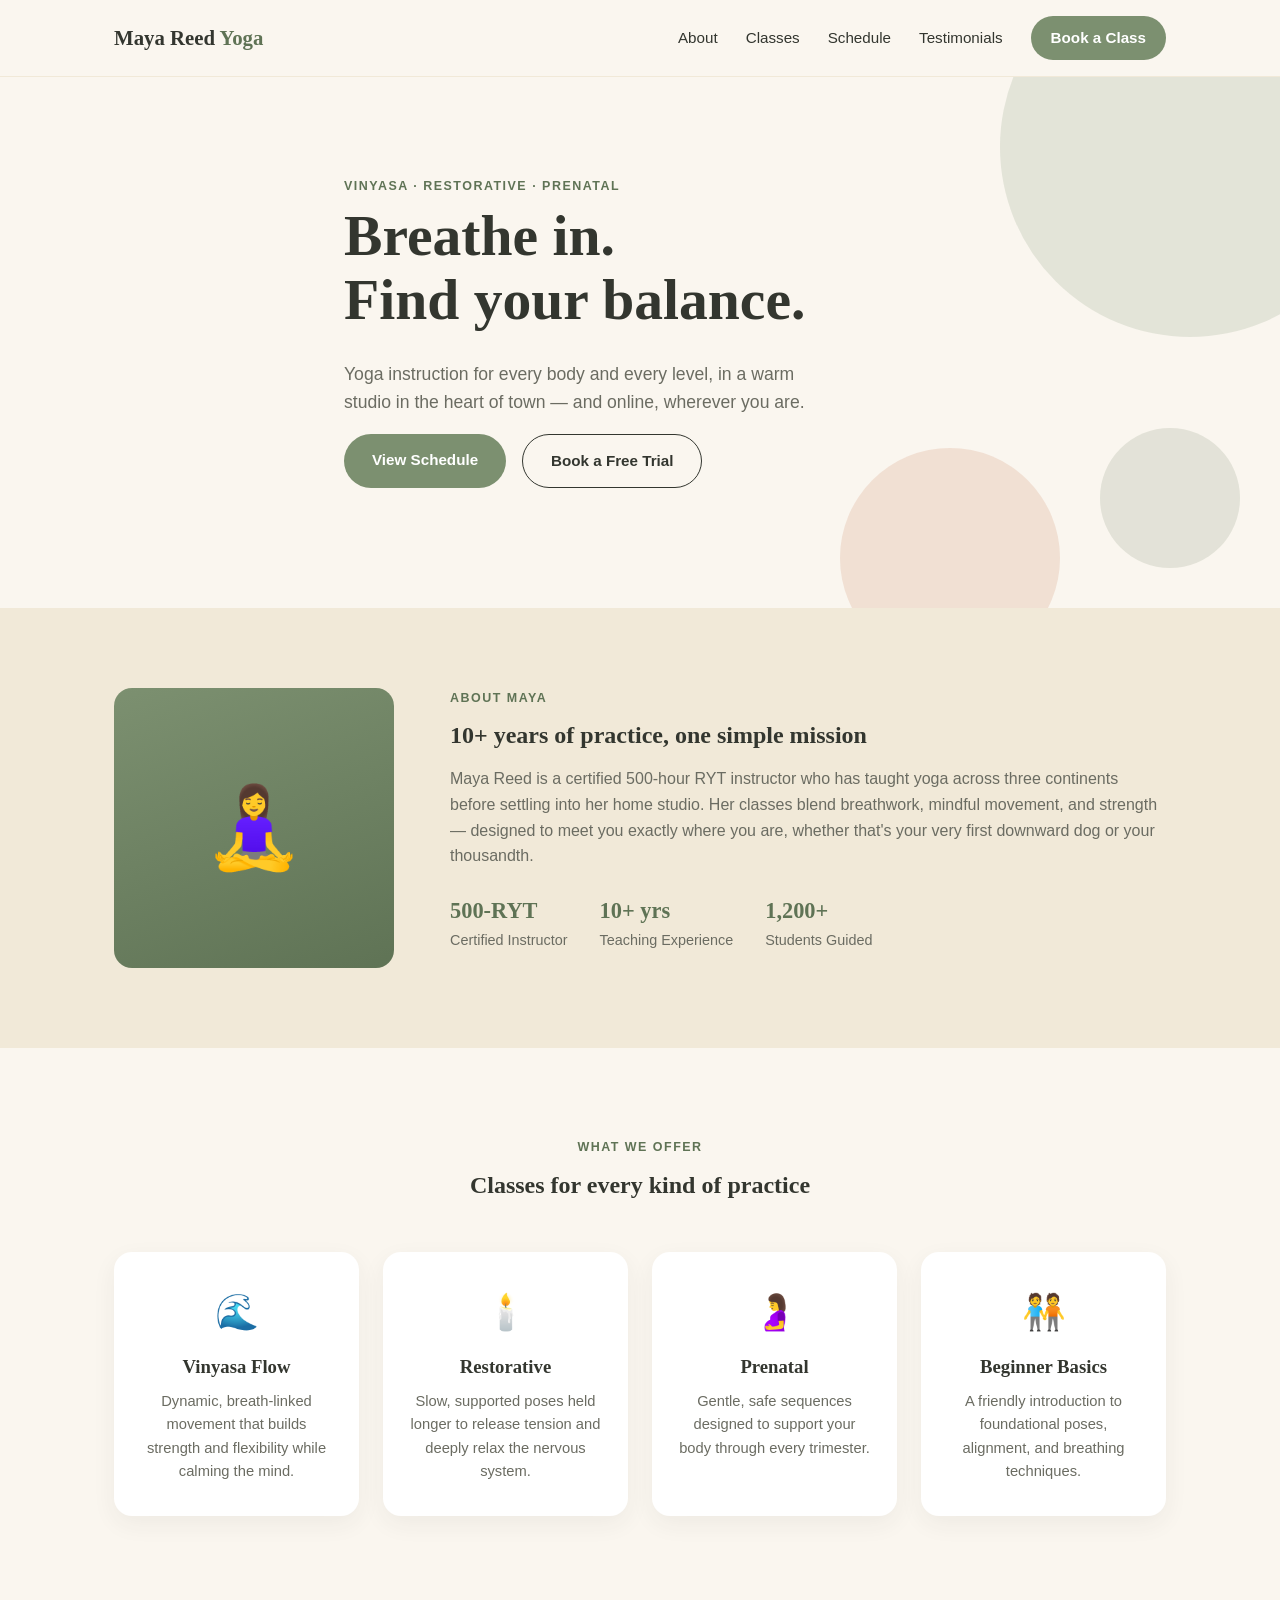
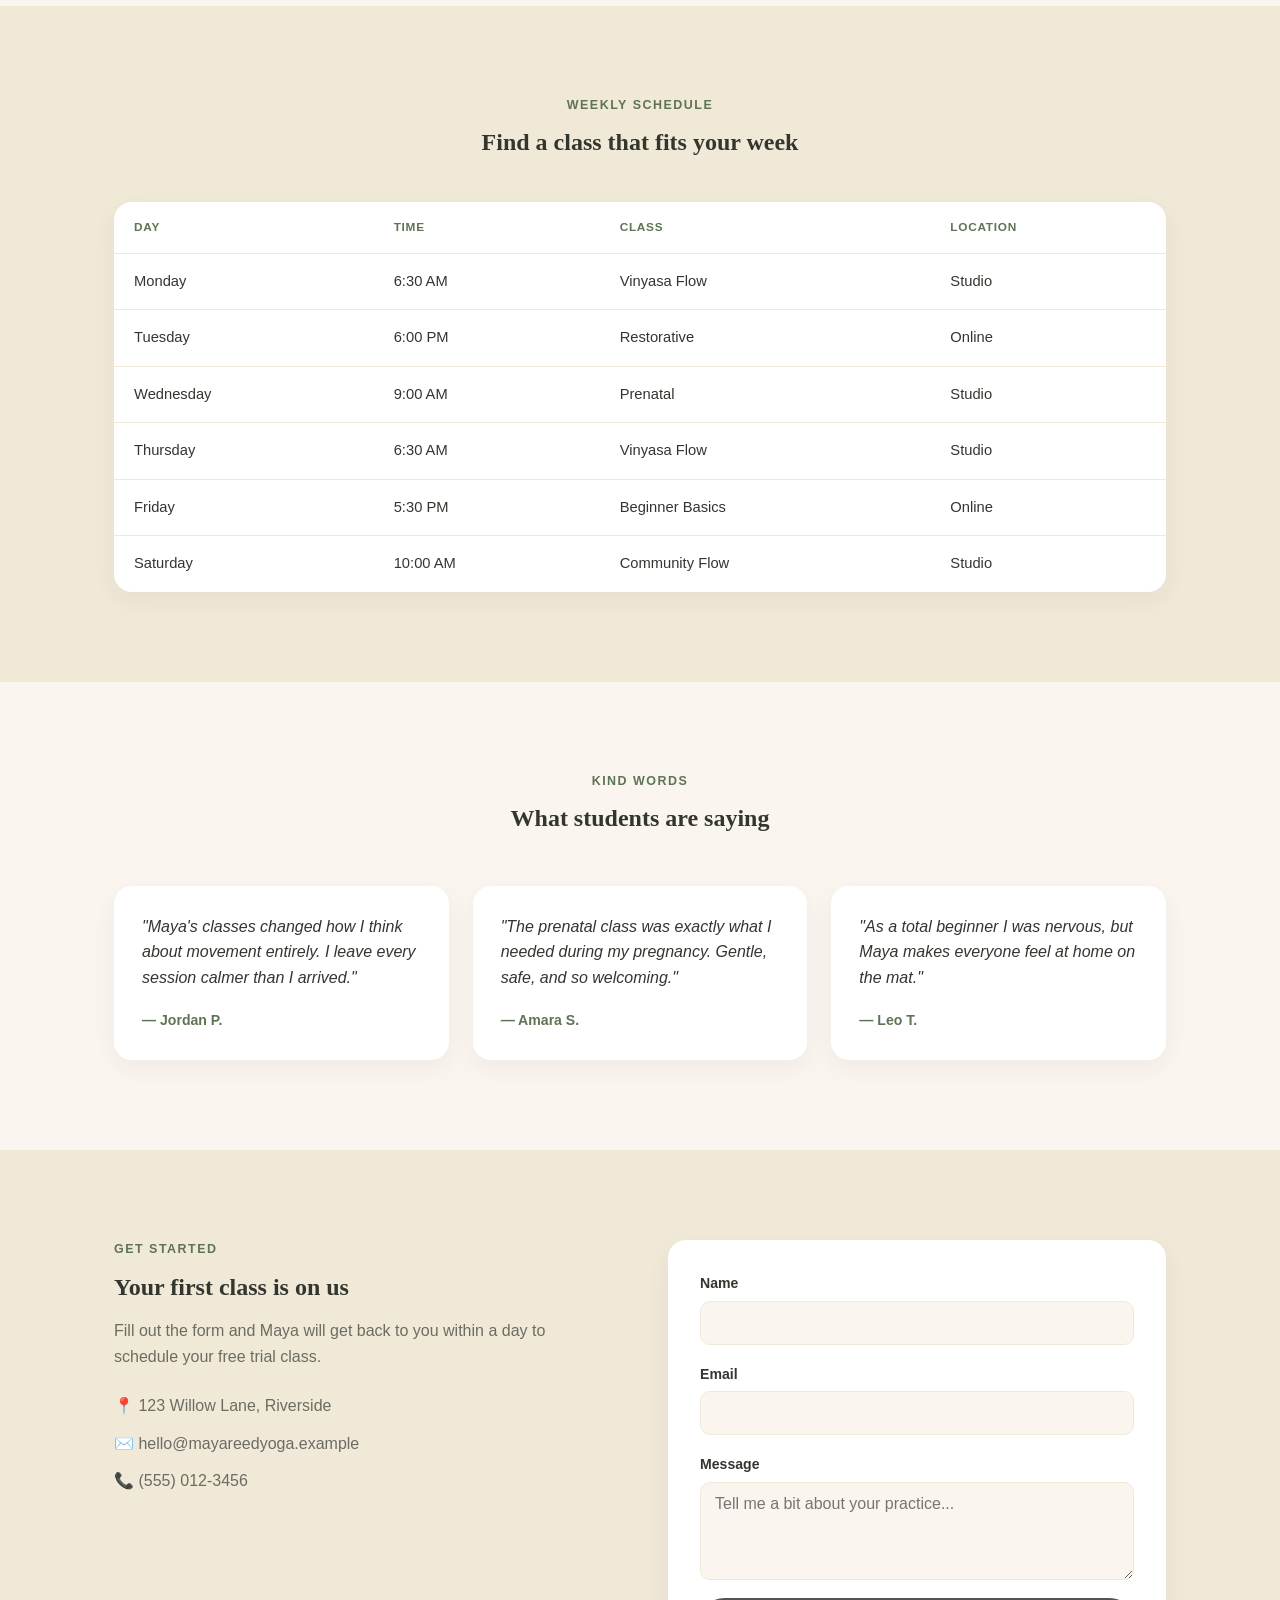
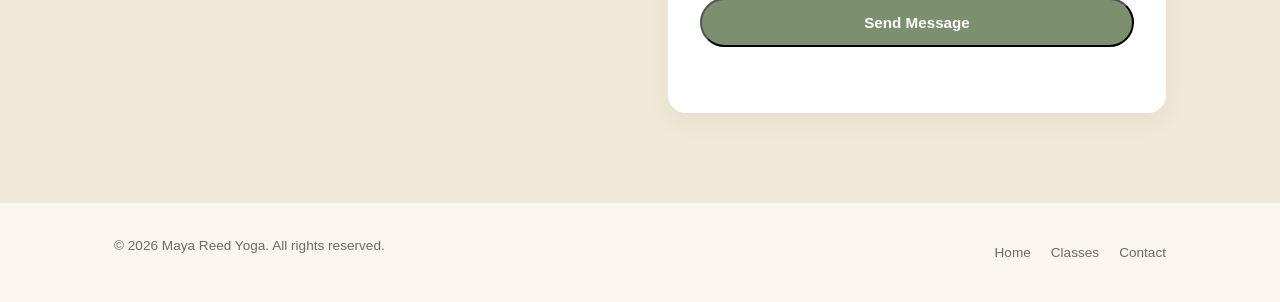
==== index.html @ 61eb52a5 "Add yoga instructor website" ====
<!DOCTYPE html>
<html lang="en">
<head>
<meta charset="UTF-8">
<meta name="viewport" content="width=device-width, initial-scale=1.0">
<title>Maya Reed Yoga — Find Your Balance</title>
<meta name="description" content="Maya Reed Yoga — vinyasa, restorative, and prenatal yoga classes in-studio and online.">
<link rel="icon" href="data:image/svg+xml,<svg xmlns=%22http://www.w3.org/2000/svg%22 viewBox=%220 0 100 100%22><text y=%22.9em%22 font-size=%2290%22>🧘</text></svg>">
<link rel="stylesheet" href="styles.css">
</head>
<body>

<header class="site-header">
  <div class="container header-inner">
    <a href="#home" class="logo">Maya Reed <span>Yoga</span></a>
    <nav class="nav" id="nav">
      <a href="#about">About</a>
      <a href="#classes">Classes</a>
      <a href="#schedule">Schedule</a>
      <a href="#testimonials">Testimonials</a>
      <a href="#contact" class="nav-cta">Book a Class</a>
    </nav>
    <button class="nav-toggle" id="navToggle" aria-label="Toggle menu">
      <span></span><span></span><span></span>
    </button>
  </div>
</header>

<main>

  <section id="home" class="hero">
    <div class="container hero-inner">
      <p class="eyebrow">Vinyasa · Restorative · Prenatal</p>
      <h1>Breathe in. <br>Find your balance.</h1>
      <p class="hero-text">Yoga instruction for every body and every level, in a warm studio in the heart of town — and online, wherever you are.</p>
      <div class="hero-actions">
        <a href="#schedule" class="btn btn-primary">View Schedule</a>
        <a href="#contact" class="btn btn-outline">Book a Free Trial</a>
      </div>
    </div>
    <div class="hero-art" aria-hidden="true">
      <div class="circle circle-1"></div>
      <div class="circle circle-2"></div>
      <div class="circle circle-3"></div>
    </div>
  </section>

  <section id="about" class="about">
    <div class="container about-inner">
      <div class="about-portrait" aria-hidden="true">
        <div class="portrait-frame">🧘‍♀️</div>
      </div>
      <div class="about-copy">
        <p class="eyebrow">About Maya</p>
        <h2>10+ years of practice, one simple mission</h2>
        <p>Maya Reed is a certified 500-hour RYT instructor who has taught yoga across three continents before settling into her home studio. Her classes blend breathwork, mindful movement, and strength — designed to meet you exactly where you are, whether that's your very first downward dog or your thousandth.</p>
        <ul class="about-facts">
          <li><strong>500-RYT</strong> Certified Instructor</li>
          <li><strong>10+ yrs</strong> Teaching Experience</li>
          <li><strong>1,200+</strong> Students Guided</li>
        </ul>
      </div>
    </div>
  </section>

  <section id="classes" class="classes">
    <div class="container">
      <p class="eyebrow center">What We Offer</p>
      <h2 class="center">Classes for every kind of practice</h2>
      <div class="class-grid">
        <div class="class-card">
          <div class="class-icon">🌊</div>
          <h3>Vinyasa Flow</h3>
          <p>Dynamic, breath-linked movement that builds strength and flexibility while calming the mind.</p>
        </div>
        <div class="class-card">
          <div class="class-icon">🕯️</div>
          <h3>Restorative</h3>
          <p>Slow, supported poses held longer to release tension and deeply relax the nervous system.</p>
        </div>
        <div class="class-card">
          <div class="class-icon">🤰</div>
          <h3>Prenatal</h3>
          <p>Gentle, safe sequences designed to support your body through every trimester.</p>
        </div>
        <div class="class-card">
          <div class="class-icon">🧑‍🤝‍🧑</div>
          <h3>Beginner Basics</h3>
          <p>A friendly introduction to foundational poses, alignment, and breathing techniques.</p>
        </div>
      </div>
    </div>
  </section>

  <section id="schedule" class="schedule">
    <div class="container">
      <p class="eyebrow center">Weekly Schedule</p>
      <h2 class="center">Find a class that fits your week</h2>
      <div class="schedule-table-wrap">
        <table class="schedule-table">
          <thead>
            <tr><th>Day</th><th>Time</th><th>Class</th><th>Location</th></tr>
          </thead>
          <tbody>
            <tr><td>Monday</td><td>6:30 AM</td><td>Vinyasa Flow</td><td>Studio</td></tr>
            <tr><td>Tuesday</td><td>6:00 PM</td><td>Restorative</td><td>Online</td></tr>
            <tr><td>Wednesday</td><td>9:00 AM</td><td>Prenatal</td><td>Studio</td></tr>
            <tr><td>Thursday</td><td>6:30 AM</td><td>Vinyasa Flow</td><td>Studio</td></tr>
            <tr><td>Friday</td><td>5:30 PM</td><td>Beginner Basics</td><td>Online</td></tr>
            <tr><td>Saturday</td><td>10:00 AM</td><td>Community Flow</td><td>Studio</td></tr>
          </tbody>
        </table>
      </div>
    </div>
  </section>

  <section id="testimonials" class="testimonials">
    <div class="container">
      <p class="eyebrow center">Kind Words</p>
      <h2 class="center">What students are saying</h2>
      <div class="testimonial-grid">
        <blockquote class="testimonial">
          <p>"Maya's classes changed how I think about movement entirely. I leave every session calmer than I arrived."</p>
          <cite>— Jordan P.</cite>
        </blockquote>
        <blockquote class="testimonial">
          <p>"The prenatal class was exactly what I needed during my pregnancy. Gentle, safe, and so welcoming."</p>
          <cite>— Amara S.</cite>
        </blockquote>
        <blockquote class="testimonial">
          <p>"As a total beginner I was nervous, but Maya makes everyone feel at home on the mat."</p>
          <cite>— Leo T.</cite>
        </blockquote>
      </div>
    </div>
  </section>

  <section id="contact" class="contact">
    <div class="container contact-inner">
      <div class="contact-copy">
        <p class="eyebrow">Get Started</p>
        <h2>Your first class is on us</h2>
        <p>Fill out the form and Maya will get back to you within a day to schedule your free trial class.</p>
        <ul class="contact-details">
          <li>📍 123 Willow Lane, Riverside</li>
          <li>✉️ hello@mayareedyoga.example</li>
          <li>📞 (555) 012-3456</li>
        </ul>
      </div>
      <form class="contact-form" id="contactForm">
        <label>
          Name
          <input type="text" name="name" required>
        </label>
        <label>
          Email
          <input type="email" name="email" required>
        </label>
        <label>
          Message
          <textarea name="message" rows="4" placeholder="Tell me a bit about your practice..."></textarea>
        </label>
        <button type="submit" class="btn btn-primary">Send Message</button>
        <p class="form-note" id="formNote"></p>
      </form>
    </div>
  </section>

</main>

<footer class="site-footer">
  <div class="container footer-inner">
    <p>&copy; <span id="year"></span> Maya Reed Yoga. All rights reserved.</p>
    <div class="footer-links">
      <a href="#home">Home</a>
      <a href="#classes">Classes</a>
      <a href="#contact">Contact</a>
    </div>
  </div>
</footer>

<script src="script.js"></script>
</body>
</html>
---- styles.css ----
:root {
  --sage: #7c9070;
  --sage-dark: #5f7355;
  --cream: #faf6ef;
  --cream-dark: #f1e9d8;
  --terracotta: #c97b52;
  --ink: #33362f;
  --ink-soft: #6b6c62;
  --radius: 18px;
  --max-width: 1100px;
  --font-serif: 'Iowan Old Style', 'Palatino Linotype', Georgia, serif;
  --font-sans: -apple-system, BlinkMacSystemFont, 'Segoe UI', Roboto, sans-serif;
}

* { box-sizing: border-box; }

html { scroll-behavior: smooth; }

body {
  margin: 0;
  font-family: var(--font-sans);
  color: var(--ink);
  background: var(--cream);
  line-height: 1.6;
}

h1, h2, h3 {
  font-family: var(--font-serif);
  font-weight: 600;
  color: var(--ink);
  margin: 0 0 .5em;
}

p { margin: 0 0 1em; color: var(--ink-soft); }

a { color: inherit; text-decoration: none; }

.container {
  max-width: var(--max-width);
  margin: 0 auto;
  padding: 0 24px;
}

.eyebrow {
  text-transform: uppercase;
  letter-spacing: .12em;
  font-size: .78rem;
  font-weight: 600;
  color: var(--sage-dark);
  margin-bottom: .6em;
}

.eyebrow.center, h2.center { text-align: center; }

/* Header */
.site-header {
  position: sticky;
  top: 0;
  z-index: 50;
  background: rgba(250, 246, 239, 0.92);
  backdrop-filter: blur(6px);
  border-bottom: 1px solid var(--cream-dark);
}

.header-inner {
  display: flex;
  align-items: center;
  justify-content: space-between;
  height: 76px;
}

.logo {
  font-family: var(--font-serif);
  font-size: 1.3rem;
  font-weight: 700;
  color: var(--ink);
}

.logo span { color: var(--sage-dark); }

.nav {
  display: flex;
  align-items: center;
  gap: 28px;
}

.nav a { font-size: .95rem; color: var(--ink); }
.nav a:hover { color: var(--sage-dark); }

.nav-cta {
  background: var(--sage);
  color: #fff !important;
  padding: 10px 20px;
  border-radius: 999px;
  font-weight: 600;
}
.nav-cta:hover { background: var(--sage-dark); }

.nav-toggle {
  display: none;
  flex-direction: column;
  gap: 5px;
  background: none;
  border: none;
  cursor: pointer;
  padding: 8px;
}
.nav-toggle span {
  width: 24px;
  height: 2px;
  background: var(--ink);
  display: block;
}

/* Buttons */
.btn {
  display: inline-block;
  padding: 14px 28px;
  border-radius: 999px;
  font-weight: 600;
  font-size: .95rem;
  transition: transform .15s ease, background .15s ease;
}
.btn:hover { transform: translateY(-2px); }

.btn-primary {
  background: var(--sage);
  color: #fff;
}
.btn-primary:hover { background: var(--sage-dark); }

.btn-outline {
  background: transparent;
  color: var(--ink);
  border: 1.5px solid var(--ink);
}
.btn-outline:hover { border-color: var(--sage-dark); color: var(--sage-dark); }

/* Hero */
.hero {
  position: relative;
  overflow: hidden;
  padding: 100px 0 120px;
}

.hero-inner { max-width: 640px; position: relative; z-index: 2; }

.hero h1 {
  font-size: clamp(2.4rem, 5vw, 3.6rem);
  line-height: 1.1;
}

.hero-text { font-size: 1.1rem; max-width: 500px; }

.hero-actions { display: flex; gap: 16px; margin-top: 12px; flex-wrap: wrap; }

.hero-art { position: absolute; inset: 0; z-index: 1; pointer-events: none; }
.circle { position: absolute; border-radius: 50%; opacity: .5; }
.circle-1 { width: 380px; height: 380px; background: var(--sage); opacity: .18; top: -120px; right: -100px; }
.circle-2 { width: 220px; height: 220px; background: var(--terracotta); opacity: .18; bottom: -60px; right: 220px; }
.circle-3 { width: 140px; height: 140px; background: var(--sage-dark); opacity: .15; bottom: 40px; right: 40px; }

/* About */
.about { padding: 80px 0; background: var(--cream-dark); }
.about-inner {
  display: grid;
  grid-template-columns: 280px 1fr;
  gap: 56px;
  align-items: center;
}
.portrait-frame {
  aspect-ratio: 1;
  border-radius: var(--radius);
  background: linear-gradient(160deg, var(--sage) 0%, var(--sage-dark) 100%);
  display: flex;
  align-items: center;
  justify-content: center;
  font-size: 5rem;
}
.about-facts {
  list-style: none;
  padding: 0;
  display: flex;
  gap: 32px;
  margin-top: 24px;
  flex-wrap: wrap;
}
.about-facts li { color: var(--ink-soft); font-size: .9rem; }
.about-facts strong { display: block; color: var(--sage-dark); font-family: var(--font-serif); font-size: 1.4rem; }

/* Classes */
.classes { padding: 90px 0; }
.class-grid {
  display: grid;
  grid-template-columns: repeat(auto-fit, minmax(220px, 1fr));
  gap: 24px;
  margin-top: 48px;
}
.class-card {
  background: #fff;
  border-radius: var(--radius);
  padding: 32px 24px;
  text-align: center;
  box-shadow: 0 8px 24px rgba(51, 54, 47, .06);
  transition: transform .2s ease;
}
.class-card:hover { transform: translateY(-6px); }
.class-icon { font-size: 2.2rem; margin-bottom: 12px; }
.class-card h3 { margin-bottom: .4em; }
.class-card p { font-size: .92rem; margin: 0; }

/* Schedule */
.schedule { padding: 90px 0; background: var(--cream-dark); }
.schedule-table-wrap {
  margin-top: 40px;
  overflow-x: auto;
  background: #fff;
  border-radius: var(--radius);
  box-shadow: 0 8px 24px rgba(51, 54, 47, .06);
}
.schedule-table { width: 100%; border-collapse: collapse; min-width: 480px; }
.schedule-table th, .schedule-table td {
  padding: 16px 20px;
  text-align: left;
  border-bottom: 1px solid var(--cream-dark);
  font-size: .92rem;
}
.schedule-table th {
  text-transform: uppercase;
  letter-spacing: .06em;
  font-size: .74rem;
  color: var(--sage-dark);
}
.schedule-table tr:last-child td { border-bottom: none; }

/* Testimonials */
.testimonials { padding: 90px 0; }
.testimonial-grid {
  display: grid;
  grid-template-columns: repeat(auto-fit, minmax(240px, 1fr));
  gap: 24px;
  margin-top: 48px;
}
.testimonial {
  margin: 0;
  background: #fff;
  border-radius: var(--radius);
  padding: 28px;
  box-shadow: 0 8px 24px rgba(51, 54, 47, .06);
}
.testimonial p { color: var(--ink); font-style: italic; }
.testimonial cite { color: var(--sage-dark); font-weight: 600; font-style: normal; font-size: .88rem; }

/* Contact */
.contact { padding: 90px 0; background: var(--cream-dark); }
.contact-inner {
  display: grid;
  grid-template-columns: 1fr 1fr;
  gap: 56px;
  align-items: start;
}
.contact-details { list-style: none; padding: 0; margin-top: 24px; }
.contact-details li { margin-bottom: 12px; color: var(--ink-soft); }

.contact-form {
  background: #fff;
  padding: 32px;
  border-radius: var(--radius);
  display: flex;
  flex-direction: column;
  gap: 18px;
  box-shadow: 0 8px 24px rgba(51, 54, 47, .06);
}
.contact-form label {
  display: flex;
  flex-direction: column;
  gap: 6px;
  font-size: .88rem;
  font-weight: 600;
  color: var(--ink);
}
.contact-form input, .contact-form textarea {
  font-family: inherit;
  font-size: 1rem;
  padding: 12px 14px;
  border: 1.5px solid var(--cream-dark);
  border-radius: 10px;
  background: var(--cream);
  color: var(--ink);
  resize: vertical;
}
.contact-form input:focus, .contact-form textarea:focus {
  outline: none;
  border-color: var(--sage);
}
.form-note { font-size: .85rem; color: var(--sage-dark); margin: 0; min-height: 1.2em; }

/* Footer */
.site-footer { padding: 32px 0; }
.footer-inner {
  display: flex;
  justify-content: space-between;
  align-items: center;
  flex-wrap: wrap;
  gap: 12px;
  font-size: .85rem;
  color: var(--ink-soft);
}
.footer-links { display: flex; gap: 20px; }
.footer-links a:hover { color: var(--sage-dark); }

/* Responsive */
@media (max-width: 860px) {
  .about-inner, .contact-inner { grid-template-columns: 1fr; }
  .portrait-frame { max-width: 220px; }
}

@media (max-width: 720px) {
  .nav {
    position: absolute;
    top: 76px;
    left: 0;
    right: 0;
    background: var(--cream);
    flex-direction: column;
    align-items: flex-start;
    padding: 20px 24px 28px;
    gap: 18px;
    border-bottom: 1px solid var(--cream-dark);
    display: none;
  }
  .nav.open { display: flex; }
  .nav-toggle { display: flex; }
  .hero { padding: 64px 0 80px; text-align: left; }
  .circle-1, .circle-2, .circle-3 { display: none; }
}
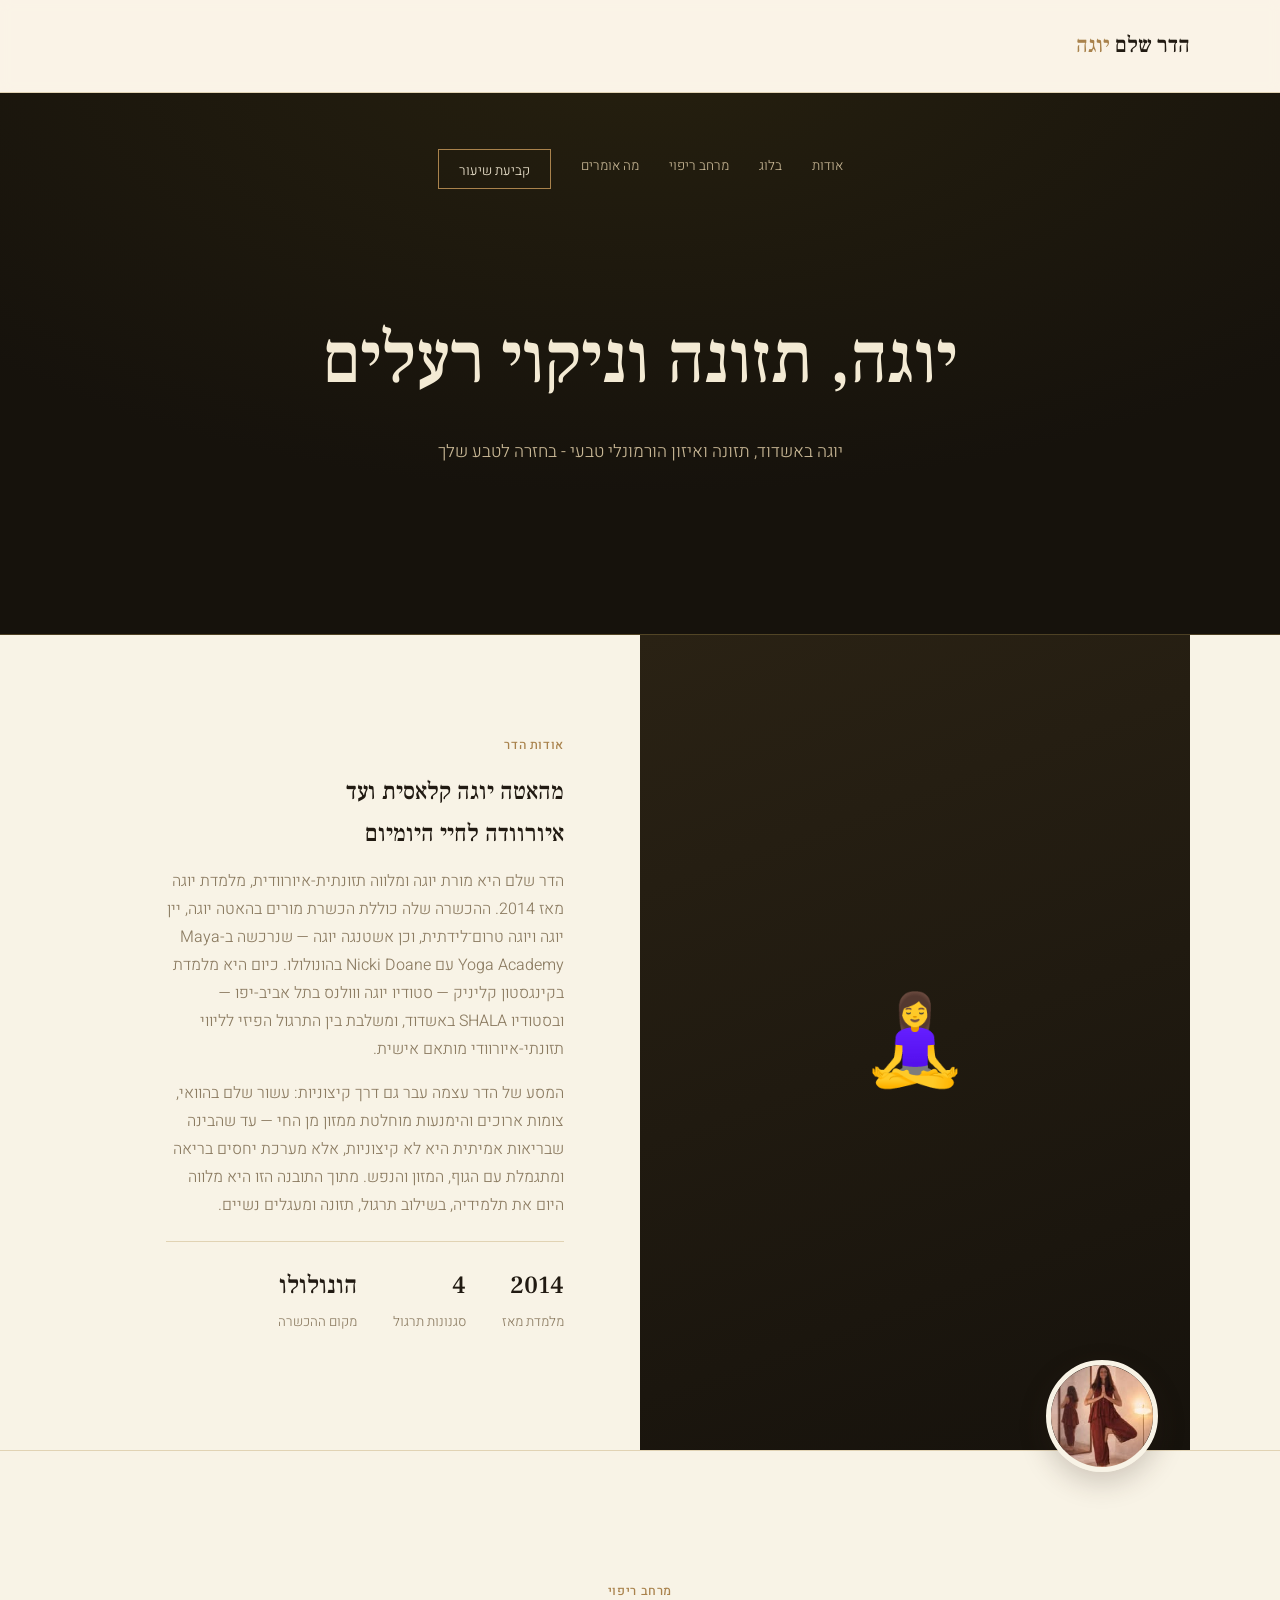
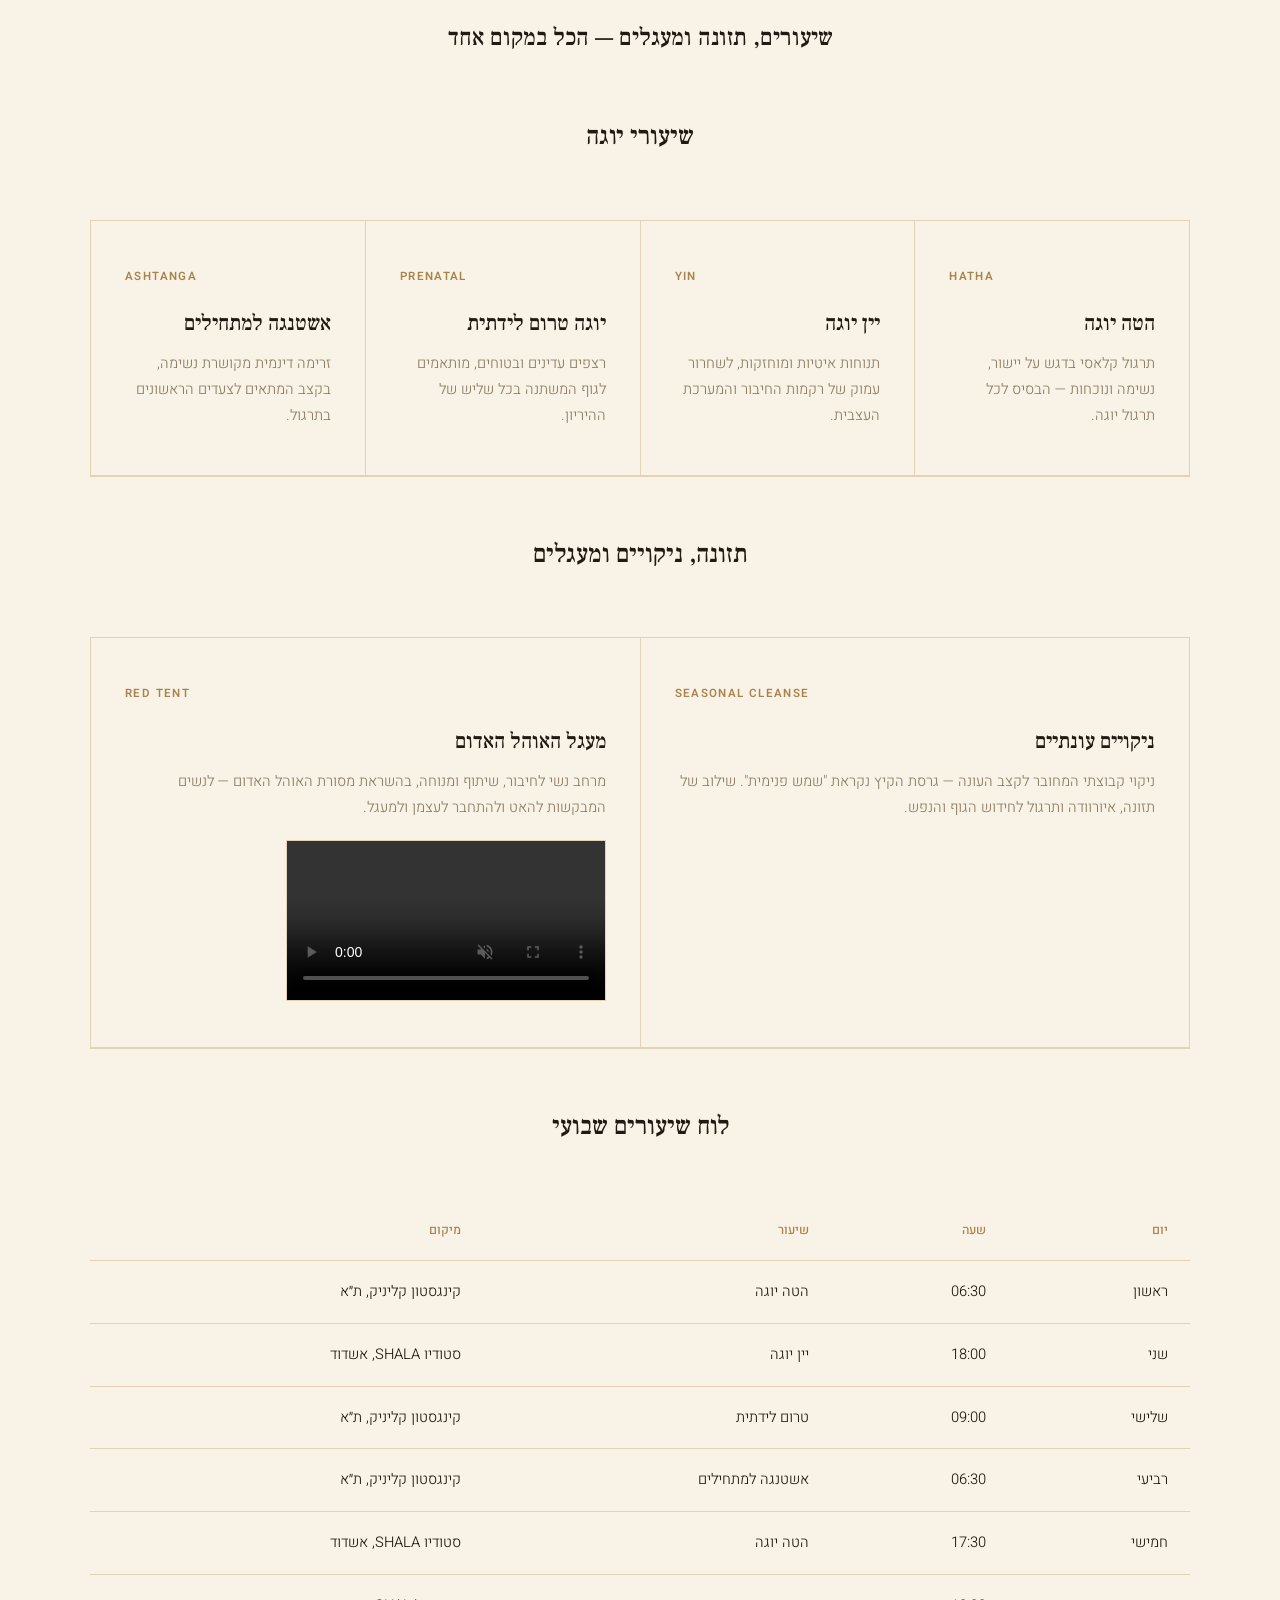
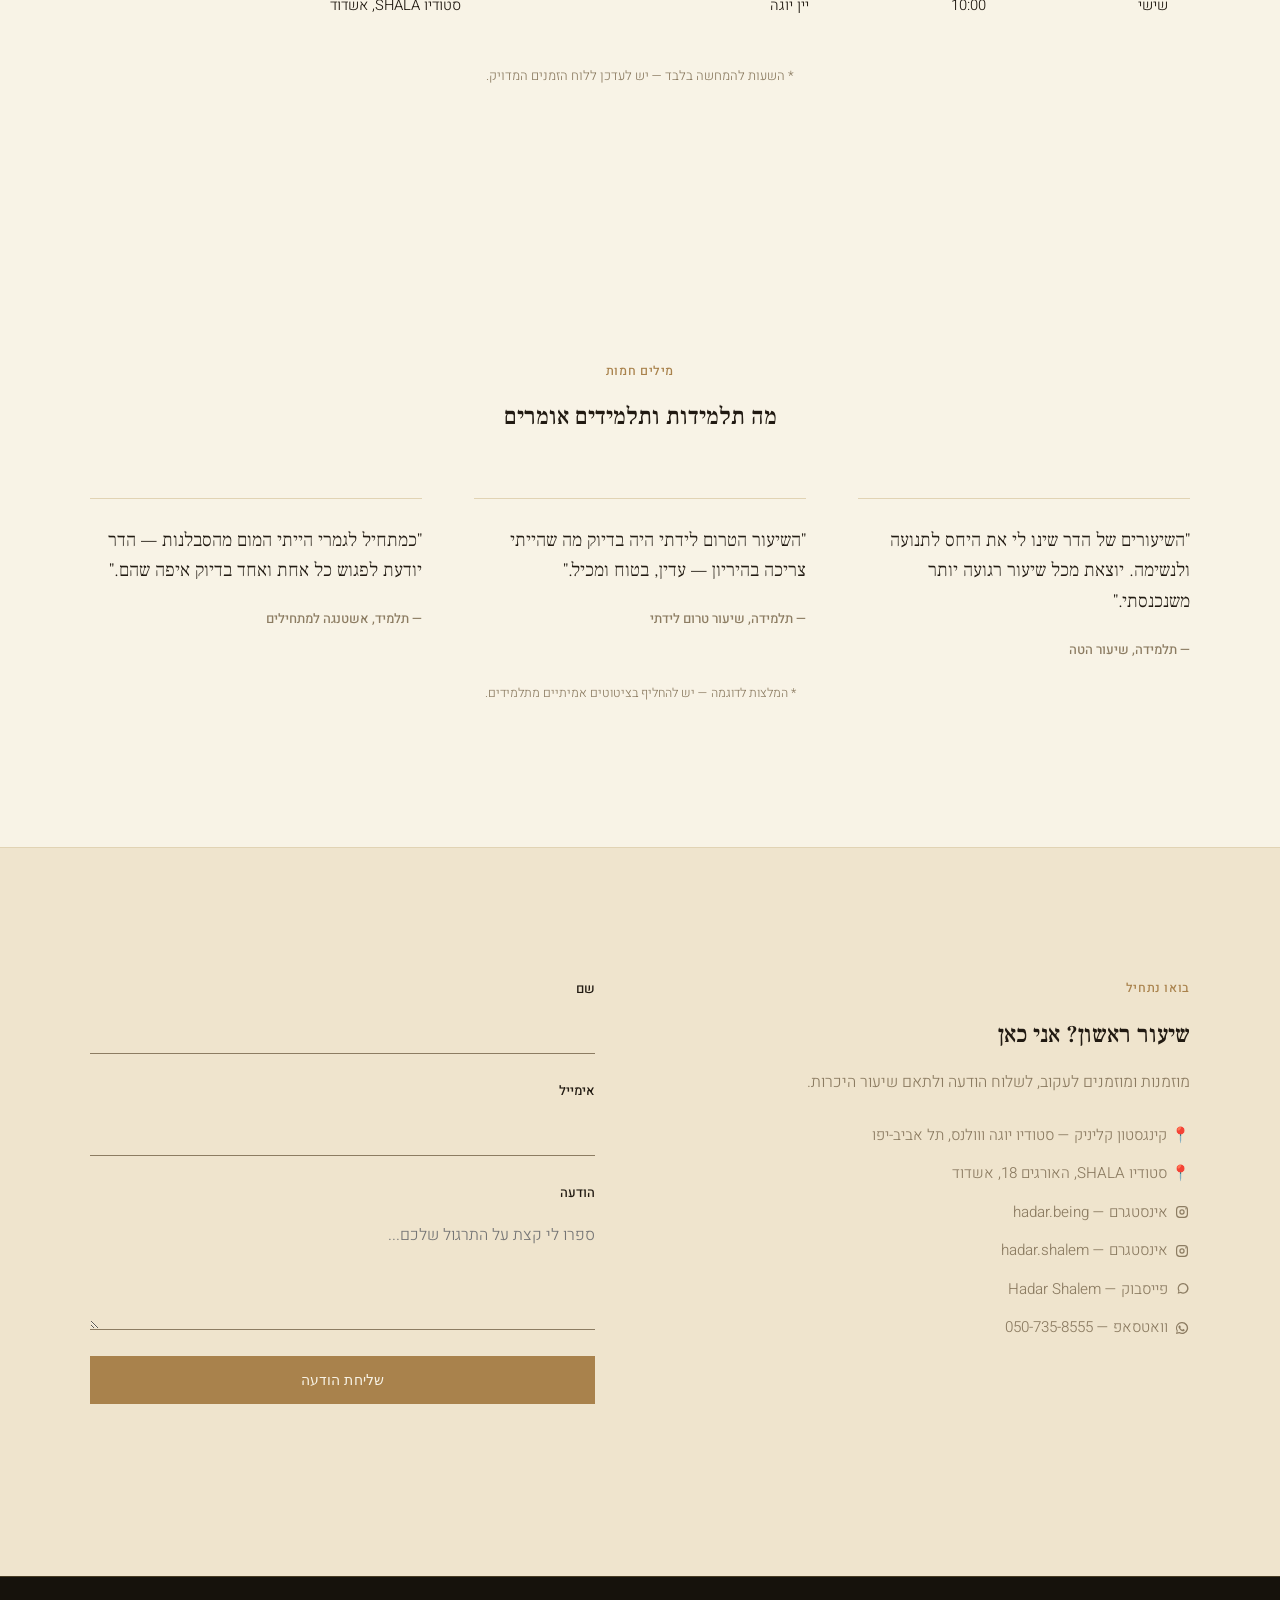
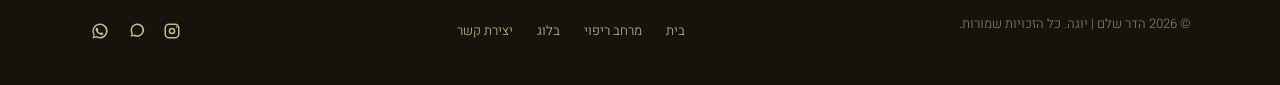
==== commit d295f9a1: "Rebuild site for Hadar Shalem: Hebrew RTL, luxurious palette, blog, healing space section Rebrands t" ====
--- a/index.html
+++ b/index.html
@@ -1,26 +1,22 @@
 <!DOCTYPE html>
-<html lang="en">
+<html lang="he" dir="rtl">
 <head>
 <meta charset="UTF-8">
 <meta name="viewport" content="width=device-width, initial-scale=1.0">
-<title>Maya Reed Yoga — Find Your Balance</title>
-<meta name="description" content="Maya Reed Yoga — vinyasa, restorative, and prenatal yoga classes in-studio and online.">
+<title>הדר שלם | יוגה, תזונה ואיורוודה</title>
+<meta name="description" content="הדר שלם — מורת יוגה ומלווה תזונתית-איורוודית. שיעורי הטה, יין, טרום לידתית ואשטנגה בתל אביב-יפו ובאשדוד.">
 <link rel="icon" href="data:image/svg+xml,<svg xmlns=%22http://www.w3.org/2000/svg%22 viewBox=%220 0 100 100%22><text y=%22.9em%22 font-size=%2290%22>🧘</text></svg>">
-<link rel="stylesheet" href="styles.css">
+<link rel="preconnect" href="https://fonts.googleapis.com">
+<link rel="preconnect" href="https://fonts.gstatic.com" crossorigin>
+<link href="https://fonts.googleapis.com/css2?family=Frank+Ruhl+Libre:wght@400;500;700&family=Heebo:wght@300;400;500;600&display=swap" rel="stylesheet">
+<link rel="stylesheet" href="styles.css?v=15">
 </head>
 <body>
 
 <header class="site-header">
   <div class="container header-inner">
-    <a href="#home" class="logo">Maya Reed <span>Yoga</span></a>
-    <nav class="nav" id="nav">
-      <a href="#about">About</a>
-      <a href="#classes">Classes</a>
-      <a href="#schedule">Schedule</a>
-      <a href="#testimonials">Testimonials</a>
-      <a href="#contact" class="nav-cta">Book a Class</a>
-    </nav>
-    <button class="nav-toggle" id="navToggle" aria-label="Toggle menu">
+    <a href="#home" class="logo">הדר שלם <span>יוגה</span></a>
+    <button class="nav-toggle" id="navToggle" aria-label="פתיחת תפריט">
       <span></span><span></span><span></span>
     </button>
   </div>
@@ -30,18 +26,15 @@
 
   <section id="home" class="hero">
     <div class="container hero-inner">
-      <p class="eyebrow">Vinyasa · Restorative · Prenatal</p>
-      <h1>Breathe in. <br>Find your balance.</h1>
-      <p class="hero-text">Yoga instruction for every body and every level, in a warm studio in the heart of town — and online, wherever you are.</p>
-      <div class="hero-actions">
-        <a href="#schedule" class="btn btn-primary">View Schedule</a>
-        <a href="#contact" class="btn btn-outline">Book a Free Trial</a>
-      </div>
-    </div>
-    <div class="hero-art" aria-hidden="true">
-      <div class="circle circle-1"></div>
-      <div class="circle circle-2"></div>
-      <div class="circle circle-3"></div>
+      <nav class="nav" id="nav">
+        <a href="#about">אודות</a>
+        <a href="blog.html">בלוג</a>
+        <a href="#healing-space">מרחב ריפוי</a>
+        <a href="#testimonials">מה אומרים</a>
+        <a href="#contact" class="nav-cta">קביעת שיעור</a>
+      </nav>
+      <h1>יוגה, תזונה וניקוי רעלים</h1>
+      <p class="hero-text">יוגה באשדוד, תזונה ואיזון הורמונלי טבעי - בחזרה לטבע שלך</p>
     </div>
   </section>
 
@@ -49,118 +42,149 @@
     <div class="container about-inner">
       <div class="about-portrait" aria-hidden="true">
         <div class="portrait-frame">🧘‍♀️</div>
+        <div class="avatar-badge"><img src="images/avatar.jpg" alt=""></div>
       </div>
       <div class="about-copy">
-        <p class="eyebrow">About Maya</p>
-        <h2>10+ years of practice, one simple mission</h2>
-        <p>Maya Reed is a certified 500-hour RYT instructor who has taught yoga across three continents before settling into her home studio. Her classes blend breathwork, mindful movement, and strength — designed to meet you exactly where you are, whether that's your very first downward dog or your thousandth.</p>
+        <p class="eyebrow">אודות הדר</p>
+        <h2>מהאטה יוגה קלאסית ועד איורוודה לחיי היומיום</h2>
+        <p>הדר שלם היא מורת יוגה ומלווה תזונתית-איורוודית, מלמדת יוגה מאז 2014. ההכשרה שלה כוללת הכשרת מורים בהאטה יוגה, יין יוגה ויוגה טרום־לידתית, וכן אשטנגה יוגה — שנרכשה ב-Maya Yoga Academy עם Nicki Doane בהונולולו. כיום היא מלמדת בקינגסטון קליניק — סטודיו יוגה ווולנס בתל אביב-יפו — ובסטודיו SHALA באשדוד, ומשלבת בין התרגול הפיזי לליווי תזונתי-איורוודי מותאם אישית.</p>
+        <p>המסע של הדר עצמה עבר גם דרך קיצוניות: עשור שלם בהוואי, צומות ארוכים והימנעות מוחלטת ממזון מן החי — עד שהבינה שבריאות אמיתית היא לא קיצוניות, אלא מערכת יחסים בריאה ומתגמלת עם הגוף, המזון והנפש. מתוך התובנה הזו היא מלווה היום את תלמידיה, בשילוב תרגול, תזונה ומעגלים נשיים.</p>
         <ul class="about-facts">
-          <li><strong>500-RYT</strong> Certified Instructor</li>
-          <li><strong>10+ yrs</strong> Teaching Experience</li>
-          <li><strong>1,200+</strong> Students Guided</li>
+          <li><strong>2014</strong> מלמדת מאז</li>
+          <li><strong>4</strong> סגנונות תרגול</li>
+          <li><strong>הונולולו</strong> מקום ההכשרה</li>
         </ul>
       </div>
     </div>
   </section>
 
-  <section id="classes" class="classes">
+  <section id="healing-space" class="classes">
     <div class="container">
-      <p class="eyebrow center">What We Offer</p>
-      <h2 class="center">Classes for every kind of practice</h2>
+      <p class="eyebrow center">מרחב ריפוי</p>
+      <h2 class="center">שיעורים, תזונה ומעגלים — הכל במקום אחד</h2>
+
+      <h3 class="subsection-title first">שיעורי יוגה</h3>
       <div class="class-grid">
         <div class="class-card">
-          <div class="class-icon">🌊</div>
-          <h3>Vinyasa Flow</h3>
-          <p>Dynamic, breath-linked movement that builds strength and flexibility while calming the mind.</p>
-        </div>
-        <div class="class-card">
-          <div class="class-icon">🕯️</div>
-          <h3>Restorative</h3>
-          <p>Slow, supported poses held longer to release tension and deeply relax the nervous system.</p>
-        </div>
-        <div class="class-card">
-          <div class="class-icon">🤰</div>
-          <h3>Prenatal</h3>
-          <p>Gentle, safe sequences designed to support your body through every trimester.</p>
-        </div>
-        <div class="class-card">
-          <div class="class-icon">🧑‍🤝‍🧑</div>
-          <h3>Beginner Basics</h3>
-          <p>A friendly introduction to foundational poses, alignment, and breathing techniques.</p>
-        </div>
-      </div>
-    </div>
-  </section>
-
-  <section id="schedule" class="schedule">
-    <div class="container">
-      <p class="eyebrow center">Weekly Schedule</p>
-      <h2 class="center">Find a class that fits your week</h2>
+          <div class="class-icon">HATHA</div>
+          <h3>הטה יוגה</h3>
+          <p>תרגול קלאסי בדגש על יישור, נשימה ונוכחות — הבסיס לכל תרגול יוגה.</p>
+        </div>
+        <div class="class-card">
+          <div class="class-icon">YIN</div>
+          <h3>יין יוגה</h3>
+          <p>תנוחות איטיות ומוחזקות, לשחרור עמוק של רקמות החיבור והמערכת העצבית.</p>
+        </div>
+        <div class="class-card">
+          <div class="class-icon">PRENATAL</div>
+          <h3>יוגה טרום לידתית</h3>
+          <p>רצפים עדינים ובטוחים, מותאמים לגוף המשתנה בכל שליש של ההיריון.</p>
+        </div>
+        <div class="class-card">
+          <div class="class-icon">ASHTANGA</div>
+          <h3>אשטנגה למתחילים</h3>
+          <p>זרימה דינמית מקושרת נשימה, בקצב המתאים לצעדים הראשונים בתרגול.</p>
+        </div>
+      </div>
+
+      <h3 class="subsection-title">תזונה, ניקויים ומעגלים</h3>
+      <div class="class-grid" style="grid-template-columns: repeat(auto-fit, minmax(280px, 1fr));">
+        <div class="class-card">
+          <div class="class-icon">SEASONAL CLEANSE</div>
+          <h3>ניקויים עונתיים</h3>
+          <p>ניקוי קבוצתי המחובר לקצב העונה — גרסת הקיץ נקראת "שמש פנימית". שילוב של תזונה, איורוודה ותרגול לחידוש הגוף והנפש.</p>
+        </div>
+        <div class="class-card">
+          <div class="class-icon">RED TENT</div>
+          <h3>מעגל האוהל האדום</h3>
+          <p>מרחב נשי לחיבור, שיתוף ומנוחה, בהשראת מסורת האוהל האדום — לנשים המבקשות להאט ולהתחבר לעצמן ולמעגל.</p>
+          <video class="card-video" src="media/red-tent-circle.mp4" controls muted playsinline preload="metadata"></video>
+        </div>
+      </div>
+
+      <h3 class="subsection-title">לוח שיעורים שבועי</h3>
       <div class="schedule-table-wrap">
         <table class="schedule-table">
           <thead>
-            <tr><th>Day</th><th>Time</th><th>Class</th><th>Location</th></tr>
+            <tr><th>יום</th><th>שעה</th><th>שיעור</th><th>מיקום</th></tr>
           </thead>
           <tbody>
-            <tr><td>Monday</td><td>6:30 AM</td><td>Vinyasa Flow</td><td>Studio</td></tr>
-            <tr><td>Tuesday</td><td>6:00 PM</td><td>Restorative</td><td>Online</td></tr>
-            <tr><td>Wednesday</td><td>9:00 AM</td><td>Prenatal</td><td>Studio</td></tr>
-            <tr><td>Thursday</td><td>6:30 AM</td><td>Vinyasa Flow</td><td>Studio</td></tr>
-            <tr><td>Friday</td><td>5:30 PM</td><td>Beginner Basics</td><td>Online</td></tr>
-            <tr><td>Saturday</td><td>10:00 AM</td><td>Community Flow</td><td>Studio</td></tr>
+            <tr><td>ראשון</td><td>06:30</td><td>הטה יוגה</td><td>קינגסטון קליניק, ת״א</td></tr>
+            <tr><td>שני</td><td>18:00</td><td>יין יוגה</td><td>סטודיו SHALA, אשדוד</td></tr>
+            <tr><td>שלישי</td><td>09:00</td><td>טרום לידתית</td><td>קינגסטון קליניק, ת״א</td></tr>
+            <tr><td>רביעי</td><td>06:30</td><td>אשטנגה למתחילים</td><td>קינגסטון קליניק, ת״א</td></tr>
+            <tr><td>חמישי</td><td>17:30</td><td>הטה יוגה</td><td>סטודיו SHALA, אשדוד</td></tr>
+            <tr><td>שישי</td><td>10:00</td><td>יין יוגה</td><td>סטודיו SHALA, אשדוד</td></tr>
           </tbody>
         </table>
       </div>
+      <p style="margin-top:28px; font-size:.82rem; text-align:center;">* השעות להמחשה בלבד — יש לעדכן ללוח הזמנים המדויק.</p>
     </div>
   </section>
 
   <section id="testimonials" class="testimonials">
     <div class="container">
-      <p class="eyebrow center">Kind Words</p>
-      <h2 class="center">What students are saying</h2>
+      <p class="eyebrow center">מילים חמות</p>
+      <h2 class="center">מה תלמידות ותלמידים אומרים</h2>
       <div class="testimonial-grid">
         <blockquote class="testimonial">
-          <p>"Maya's classes changed how I think about movement entirely. I leave every session calmer than I arrived."</p>
-          <cite>— Jordan P.</cite>
+          <p>"השיעורים של הדר שינו לי את היחס לתנועה ולנשימה. יוצאת מכל שיעור רגועה יותר משנכנסתי."</p>
+          <cite>— תלמידה, שיעור הטה</cite>
         </blockquote>
         <blockquote class="testimonial">
-          <p>"The prenatal class was exactly what I needed during my pregnancy. Gentle, safe, and so welcoming."</p>
-          <cite>— Amara S.</cite>
+          <p>"השיעור הטרום לידתי היה בדיוק מה שהייתי צריכה בהיריון — עדין, בטוח ומכיל."</p>
+          <cite>— תלמידה, שיעור טרום לידתי</cite>
         </blockquote>
         <blockquote class="testimonial">
-          <p>"As a total beginner I was nervous, but Maya makes everyone feel at home on the mat."</p>
-          <cite>— Leo T.</cite>
+          <p>"כמתחיל לגמרי הייתי המום מהסבלנות — הדר יודעת לפגוש כל אחת ואחד בדיוק איפה שהם."</p>
+          <cite>— תלמיד, אשטנגה למתחילים</cite>
         </blockquote>
       </div>
+      <p style="margin-top:20px; font-size:.78rem; text-align:center;">* המלצות לדוגמה — יש להחליף בציטוטים אמיתיים מתלמידים.</p>
     </div>
   </section>
 
   <section id="contact" class="contact">
     <div class="container contact-inner">
       <div class="contact-copy">
-        <p class="eyebrow">Get Started</p>
-        <h2>Your first class is on us</h2>
-        <p>Fill out the form and Maya will get back to you within a day to schedule your free trial class.</p>
+        <p class="eyebrow">בואו נתחיל</p>
+        <h2>שיעור ראשון? אני כאן</h2>
+        <p>מוזמנות ומוזמנים לעקוב, לשלוח הודעה ולתאם שיעור היכרות.</p>
         <ul class="contact-details">
-          <li>📍 123 Willow Lane, Riverside</li>
-          <li>✉️ hello@mayareedyoga.example</li>
-          <li>📞 (555) 012-3456</li>
+          <li>📍 קינגסטון קליניק — סטודיו יוגה ווולנס, תל אביב-יפו</li>
+          <li>📍 סטודיו SHALA, האורגים 18, אשדוד</li>
+          <li>
+            <svg class="icon-inline" viewBox="0 0 24 24" aria-hidden="true"><path d="M17.6 6.3a1 1 0 1 1 0 2 1 1 0 0 1 0-2ZM12 8a4 4 0 1 1 0 8 4 4 0 0 1 0-8Zm0 1.8a2.2 2.2 0 1 0 0 4.4 2.2 2.2 0 0 0 0-4.4ZM8.5 3h7A5.5 5.5 0 0 1 21 8.5v7a5.5 5.5 0 0 1-5.5 5.5h-7A5.5 5.5 0 0 1 3 15.5v-7A5.5 5.5 0 0 1 8.5 3Zm0 1.8A3.7 3.7 0 0 0 4.8 8.5v7a3.7 3.7 0 0 0 3.7 3.7h7a3.7 3.7 0 0 0 3.7-3.7v-7a3.7 3.7 0 0 0-3.7-3.7h-7Z"/></svg>
+            <a href="https://www.instagram.com/hadar.being/" target="_blank" rel="noopener">אינסטגרם — hadar.being</a>
+          </li>
+          <li>
+            <svg class="icon-inline" viewBox="0 0 24 24" aria-hidden="true"><path d="M17.6 6.3a1 1 0 1 1 0 2 1 1 0 0 1 0-2ZM12 8a4 4 0 1 1 0 8 4 4 0 0 1 0-8Zm0 1.8a2.2 2.2 0 1 0 0 4.4 2.2 2.2 0 0 0 0-4.4ZM8.5 3h7A5.5 5.5 0 0 1 21 8.5v7a5.5 5.5 0 0 1-5.5 5.5h-7A5.5 5.5 0 0 1 3 15.5v-7A5.5 5.5 0 0 1 8.5 3Zm0 1.8A3.7 3.7 0 0 0 4.8 8.5v7a3.7 3.7 0 0 0 3.7 3.7h7a3.7 3.7 0 0 0 3.7-3.7v-7a3.7 3.7 0 0 0-3.7-3.7h-7Z"/></svg>
+            <a href="https://www.instagram.com/hadar.shalem/" target="_blank" rel="noopener">אינסטגרם — hadar.shalem</a>
+          </li>
+          <li>
+            <svg class="icon-inline" viewBox="0 0 24 24" aria-hidden="true"><path d="M13.5 3a8 8 0 0 0-6.9 12l-1.1 4 4.2-1.1A8 8 0 1 0 13.5 3Zm0 1.8a6.2 6.2 0 1 1 0 12.4c-1.1 0-2.2-.3-3.1-.9l-.3-.2-2.5.6.7-2.4-.2-.3a6.2 6.2 0 0 1 5.4-9.2Z"/></svg>
+            <a href="https://www.facebook.com/hadar.iluz.7" target="_blank" rel="noopener">פייסבוק — Hadar Shalem</a>
+          </li>
+          <li>
+            <svg class="icon-inline" viewBox="0 0 24 24" aria-hidden="true"><path d="M12 3a9 9 0 0 0-7.8 13.5L3 21l4.7-1.2A9 9 0 1 0 12 3Zm0 1.8a7.2 7.2 0 1 1-3.9 13.3l-.4-.2-2.8.7.8-2.7-.2-.4A7.2 7.2 0 0 1 12 4.8Zm-3.1 3.5c.2 0 .4 0 .5.3l.8 1.9c0 .2 0 .4-.1.6l-.5.6c-.1.2-.1.3 0 .5.4.7 1.5 1.8 2.8 2.3.2.1.3.1.5-.1l.6-.7c.2-.2.4-.2.6-.1l1.7 1c.2.1.2.3.2.5 0 .8-.7 1.6-1.5 1.7-1.5.2-3.6-.5-5.4-2.3-1.5-1.5-2.2-3-2.4-4.3-.1-1 .6-1.8 1.2-2Z"/></svg>
+            <a href="https://wa.me/972507358555" target="_blank" rel="noopener">וואטסאפ — 050-735-8555</a>
+          </li>
         </ul>
       </div>
       <form class="contact-form" id="contactForm">
         <label>
-          Name
+          שם
           <input type="text" name="name" required>
         </label>
         <label>
-          Email
+          אימייל
           <input type="email" name="email" required>
         </label>
         <label>
-          Message
-          <textarea name="message" rows="4" placeholder="Tell me a bit about your practice..."></textarea>
+          הודעה
+          <textarea name="message" rows="4" placeholder="ספרו לי קצת על התרגול שלכם..."></textarea>
         </label>
-        <button type="submit" class="btn btn-primary">Send Message</button>
+        <button type="submit" class="btn btn-primary">שליחת הודעה</button>
         <p class="form-note" id="formNote"></p>
       </form>
     </div>
@@ -170,11 +194,23 @@
 
 <footer class="site-footer">
   <div class="container footer-inner">
-    <p>&copy; <span id="year"></span> Maya Reed Yoga. All rights reserved.</p>
+    <p>&copy; <span id="year"></span> הדר שלם | יוגה. כל הזכויות שמורות.</p>
     <div class="footer-links">
-      <a href="#home">Home</a>
-      <a href="#classes">Classes</a>
-      <a href="#contact">Contact</a>
+      <a href="#home">בית</a>
+      <a href="#healing-space">מרחב ריפוי</a>
+      <a href="blog.html">בלוג</a>
+      <a href="#contact">יצירת קשר</a>
+    </div>
+    <div class="social-icons">
+      <a href="https://www.instagram.com/hadar.being/" target="_blank" rel="noopener" aria-label="אינסטגרם">
+        <svg viewBox="0 0 24 24" aria-hidden="true"><path d="M17.6 6.3a1 1 0 1 1 0 2 1 1 0 0 1 0-2ZM12 8a4 4 0 1 1 0 8 4 4 0 0 1 0-8Zm0 1.8a2.2 2.2 0 1 0 0 4.4 2.2 2.2 0 0 0 0-4.4ZM8.5 3h7A5.5 5.5 0 0 1 21 8.5v7a5.5 5.5 0 0 1-5.5 5.5h-7A5.5 5.5 0 0 1 3 15.5v-7A5.5 5.5 0 0 1 8.5 3Zm0 1.8A3.7 3.7 0 0 0 4.8 8.5v7a3.7 3.7 0 0 0 3.7 3.7h7a3.7 3.7 0 0 0 3.7-3.7v-7a3.7 3.7 0 0 0-3.7-3.7h-7Z"/></svg>
+      </a>
+      <a href="https://www.facebook.com/hadar.iluz.7" target="_blank" rel="noopener" aria-label="פייסבוק">
+        <svg viewBox="0 0 24 24" aria-hidden="true"><path d="M13.5 3a8 8 0 0 0-6.9 12l-1.1 4 4.2-1.1A8 8 0 1 0 13.5 3Zm0 1.8a6.2 6.2 0 1 1 0 12.4c-1.1 0-2.2-.3-3.1-.9l-.3-.2-2.5.6.7-2.4-.2-.3a6.2 6.2 0 0 1 5.4-9.2Z"/></svg>
+      </a>
+      <a href="https://wa.me/972507358555" target="_blank" rel="noopener" aria-label="וואטסאפ">
+        <svg viewBox="0 0 24 24" aria-hidden="true"><path d="M12 3a9 9 0 0 0-7.8 13.5L3 21l4.7-1.2A9 9 0 1 0 12 3Zm0 1.8a7.2 7.2 0 1 1-3.9 13.3l-.4-.2-2.8.7.8-2.7-.2-.4A7.2 7.2 0 0 1 12 4.8Zm-3.1 3.5c.2 0 .4 0 .5.3l.8 1.9c0 .2 0 .4-.1.6l-.5.6c-.1.2-.1.3 0 .5.4.7 1.5 1.8 2.8 2.3.2.1.3.1.5-.1l.6-.7c.2-.2.4-.2.6-.1l1.7 1c.2.1.2.3.2.5 0 .8-.7 1.6-1.5 1.7-1.5.2-3.6-.5-5.4-2.3-1.5-1.5-2.2-3-2.4-4.3-.1-1 .6-1.8 1.2-2Z"/></svg>
+      </a>
     </div>
   </div>
 </footer>
--- a/styles.css
+++ b/styles.css
@@ -1,15 +1,17 @@
 :root {
-  --sage: #7c9070;
-  --sage-dark: #5f7355;
-  --cream: #faf6ef;
-  --cream-dark: #f1e9d8;
-  --terracotta: #c97b52;
-  --ink: #33362f;
-  --ink-soft: #6b6c62;
-  --radius: 18px;
-  --max-width: 1100px;
-  --font-serif: 'Iowan Old Style', 'Palatino Linotype', Georgia, serif;
-  --font-sans: -apple-system, BlinkMacSystemFont, 'Segoe UI', Roboto, sans-serif;
+  --ink: #211a12;
+  --ink-soft: #8c7c62;
+  --line: #e1d3b4;
+  --paper: #f8f3e6;
+  --paper-alt: #efe4cd;
+  --accent: #a9824c;
+  --dark: #16120c;
+  --dark-line: rgba(201, 169, 97, .28);
+  --cream: #f3ead4;
+  --cream-soft: #c8b795;
+  --max-width: 1180px;
+  --font-serif: 'Frank Ruhl Libre', Georgia, 'Times New Roman', serif;
+  --font-sans: 'Heebo', -apple-system, BlinkMacSystemFont, 'Segoe UI', Arial, sans-serif;
 }
 
 * { box-sizing: border-box; }
@@ -20,15 +22,17 @@
   margin: 0;
   font-family: var(--font-sans);
   color: var(--ink);
-  background: var(--cream);
-  line-height: 1.6;
+  background: var(--paper);
+  line-height: 1.75;
+  font-weight: 300;
 }
 
 h1, h2, h3 {
   font-family: var(--font-serif);
-  font-weight: 600;
+  font-weight: 500;
   color: var(--ink);
   margin: 0 0 .5em;
+  text-wrap: balance;
 }
 
 p { margin: 0 0 1em; color: var(--ink-soft); }
@@ -38,16 +42,16 @@
 .container {
   max-width: var(--max-width);
   margin: 0 auto;
-  padding: 0 24px;
+  padding: 0 40px;
 }
 
 .eyebrow {
   text-transform: uppercase;
-  letter-spacing: .12em;
+  letter-spacing: .05em;
   font-size: .78rem;
-  font-weight: 600;
-  color: var(--sage-dark);
-  margin-bottom: .6em;
+  font-weight: 500;
+  color: var(--accent);
+  margin-bottom: 1.1em;
 }
 
 .eyebrow.center, h2.center { text-align: center; }
@@ -57,44 +61,51 @@
   position: sticky;
   top: 0;
   z-index: 50;
-  background: rgba(250, 246, 239, 0.92);
+  background: rgba(250, 243, 232, 0.92);
   backdrop-filter: blur(6px);
-  border-bottom: 1px solid var(--cream-dark);
+  border-bottom: 1px solid var(--line);
 }
 
 .header-inner {
   display: flex;
   align-items: center;
   justify-content: space-between;
-  height: 76px;
+  height: 92px;
 }
 
 .logo {
   font-family: var(--font-serif);
-  font-size: 1.3rem;
-  font-weight: 700;
-  color: var(--ink);
-}
-
-.logo span { color: var(--sage-dark); }
+  font-size: 1.4rem;
+  font-weight: 500;
+  color: var(--ink);
+}
+
+.logo span { color: var(--accent); font-weight: 500; }
 
 .nav {
   display: flex;
   align-items: center;
-  gap: 28px;
-}
-
-.nav a { font-size: .95rem; color: var(--ink); }
-.nav a:hover { color: var(--sage-dark); }
+  justify-content: center;
+  gap: 30px;
+  margin-bottom: 130px;
+  flex-wrap: wrap;
+}
+
+.nav a {
+  font-size: .84rem;
+  color: var(--cream-soft);
+  padding-bottom: 4px;
+  border-bottom: 1px solid transparent;
+}
+.nav a:hover { border-bottom-color: var(--accent); color: var(--accent); }
 
 .nav-cta {
-  background: var(--sage);
-  color: #fff !important;
+  border: 1px solid var(--accent) !important;
   padding: 10px 20px;
-  border-radius: 999px;
-  font-weight: 600;
-}
-.nav-cta:hover { background: var(--sage-dark); }
+  color: var(--cream) !important;
+  white-space: nowrap;
+}
+.nav-cta:hover { background: var(--accent); color: var(--dark) !important; }
 
 .nav-toggle {
   display: none;
@@ -106,8 +117,8 @@
   padding: 8px;
 }
 .nav-toggle span {
-  width: 24px;
-  height: 2px;
+  width: 22px;
+  height: 1px;
   background: var(--ink);
   display: block;
 }
@@ -115,222 +126,355 @@
 /* Buttons */
 .btn {
   display: inline-block;
-  padding: 14px 28px;
-  border-radius: 999px;
-  font-weight: 600;
-  font-size: .95rem;
-  transition: transform .15s ease, background .15s ease;
-}
-.btn:hover { transform: translateY(-2px); }
+  padding: 15px 30px;
+  font-size: .86rem;
+  font-weight: 500;
+  letter-spacing: .01em;
+  border-radius: 0;
+  transition: background .2s ease, color .2s ease, border-color .2s ease;
+  cursor: pointer;
+}
 
 .btn-primary {
-  background: var(--sage);
-  color: #fff;
-}
-.btn-primary:hover { background: var(--sage-dark); }
+  background: var(--accent);
+  color: var(--paper);
+  border: 1px solid var(--accent);
+}
+.btn-primary:hover { background: transparent; color: var(--accent); }
 
 .btn-outline {
   background: transparent;
   color: var(--ink);
-  border: 1.5px solid var(--ink);
-}
-.btn-outline:hover { border-color: var(--sage-dark); color: var(--sage-dark); }
+  border: 1px solid var(--ink);
+}
+.btn-outline:hover { background: var(--ink); color: var(--paper); border-color: var(--ink); }
 
 /* Hero */
 .hero {
   position: relative;
-  overflow: hidden;
-  padding: 100px 0 120px;
-}
-
-.hero-inner { max-width: 640px; position: relative; z-index: 2; }
+  padding: 56px 0 150px;
+  text-align: center;
+  background: radial-gradient(120% 140% at 50% -10%, #26200f 0%, var(--dark) 60%);
+  border-bottom: 1px solid var(--dark-line);
+}
+
+.hero-inner { max-width: 720px; margin: 0 auto; }
+
+.hero .eyebrow { display: block; text-align: center; color: var(--accent); }
 
 .hero h1 {
-  font-size: clamp(2.4rem, 5vw, 3.6rem);
-  line-height: 1.1;
-}
-
-.hero-text { font-size: 1.1rem; max-width: 500px; }
-
-.hero-actions { display: flex; gap: 16px; margin-top: 12px; flex-wrap: wrap; }
-
-.hero-art { position: absolute; inset: 0; z-index: 1; pointer-events: none; }
-.circle { position: absolute; border-radius: 50%; opacity: .5; }
-.circle-1 { width: 380px; height: 380px; background: var(--sage); opacity: .18; top: -120px; right: -100px; }
-.circle-2 { width: 220px; height: 220px; background: var(--terracotta); opacity: .18; bottom: -60px; right: 220px; }
-.circle-3 { width: 140px; height: 140px; background: var(--sage-dark); opacity: .15; bottom: 40px; right: 40px; }
+  font-size: clamp(2.6rem, 5.6vw, 4.6rem);
+  line-height: 1.15;
+  font-weight: 500;
+  color: var(--cream);
+}
+
+.hero-text {
+  font-size: 1.08rem;
+  max-width: 520px;
+  margin-left: auto;
+  margin-right: auto;
+  color: var(--cream-soft);
+}
+
+.hero-actions { display: flex; gap: 16px; margin-top: 18px; justify-content: center; flex-wrap: wrap; }
+
+.hero .btn-primary { background: var(--accent); border-color: var(--accent); color: var(--dark); }
+.hero .btn-primary:hover { background: transparent; color: var(--accent); }
+.hero .btn-outline { color: var(--cream); border-color: var(--cream-soft); }
+.hero .btn-outline:hover { background: var(--cream); color: var(--dark); border-color: var(--cream); }
 
 /* About */
-.about { padding: 80px 0; background: var(--cream-dark); }
+.about { padding: 0; border-bottom: 1px solid var(--line); }
 .about-inner {
   display: grid;
-  grid-template-columns: 280px 1fr;
-  gap: 56px;
-  align-items: center;
-}
+  grid-template-columns: 1fr 1fr;
+  gap: 0;
+  align-items: stretch;
+}
+.about-portrait { background: var(--paper-alt); display: flex; position: relative; }
+.avatar-badge {
+  position: absolute;
+  bottom: -22px;
+  inset-inline-start: 32px;
+  width: 112px;
+  height: 112px;
+  border-radius: 50%;
+  overflow: hidden;
+  border: 5px solid var(--paper);
+  box-shadow: 0 10px 28px rgba(58, 42, 34, .22);
+}
+.avatar-badge img { width: 100%; height: 100%; object-fit: cover; }
 .portrait-frame {
-  aspect-ratio: 1;
-  border-radius: var(--radius);
-  background: linear-gradient(160deg, var(--sage) 0%, var(--sage-dark) 100%);
+  width: 100%;
+  aspect-ratio: 4/5;
   display: flex;
   align-items: center;
   justify-content: center;
-  font-size: 5rem;
-}
+  font-size: 5.5rem;
+  background: linear-gradient(160deg, #2a2214 0%, var(--dark) 100%);
+  overflow: hidden;
+}
+.portrait-frame img {
+  width: 100%;
+  height: 100%;
+  object-fit: cover;
+  object-position: top center;
+}
+.about-copy { padding: 100px 76px; }
 .about-facts {
   list-style: none;
-  padding: 0;
-  display: flex;
-  gap: 32px;
-  margin-top: 24px;
+  padding: 22px 0 0;
+  margin-top: 22px;
+  display: flex;
+  gap: 36px;
   flex-wrap: wrap;
-}
-.about-facts li { color: var(--ink-soft); font-size: .9rem; }
-.about-facts strong { display: block; color: var(--sage-dark); font-family: var(--font-serif); font-size: 1.4rem; }
+  border-top: 1px solid var(--line);
+}
+.about-facts li { color: var(--ink-soft); font-size: .84rem; }
+.about-facts strong { display: block; color: var(--ink); font-family: var(--font-serif); font-weight: 500; font-size: 1.55rem; margin-bottom: .15em; }
 
 /* Classes */
-.classes { padding: 90px 0; }
+.classes { padding: 130px 0; }
+.classes h2, .classes > .container > .eyebrow { text-align: center; }
+.subsection-title {
+  text-align: center;
+  font-size: 1.6rem;
+  margin: 0 0 40px;
+  padding-top: 56px;
+  border-top: 1px solid var(--line);
+}
+.subsection-title.first { border-top: none; padding-top: 0; margin-top: 56px; }
 .class-grid {
   display: grid;
-  grid-template-columns: repeat(auto-fit, minmax(220px, 1fr));
-  gap: 24px;
-  margin-top: 48px;
+  grid-template-columns: repeat(auto-fit, minmax(240px, 1fr));
+  gap: 0;
+  margin-top: 60px;
+  border-top: 1px solid var(--line);
+  border-inline-start: 1px solid var(--line);
 }
 .class-card {
-  background: #fff;
-  border-radius: var(--radius);
-  padding: 32px 24px;
-  text-align: center;
-  box-shadow: 0 8px 24px rgba(51, 54, 47, .06);
-  transition: transform .2s ease;
-}
-.class-card:hover { transform: translateY(-6px); }
-.class-icon { font-size: 2.2rem; margin-bottom: 12px; }
-.class-card h3 { margin-bottom: .4em; }
+  background: transparent;
+  border-radius: 0;
+  border-inline-end: 1px solid var(--line);
+  border-bottom: 1px solid var(--line);
+  padding: 46px 34px;
+  text-align: start;
+  box-shadow: none;
+  transition: background .2s ease;
+}
+.class-card:hover { background: var(--paper-alt); }
+.class-icon {
+  font-size: .72rem;
+  letter-spacing: .12em;
+  color: var(--accent);
+  margin-bottom: 18px;
+  font-family: var(--font-sans);
+  font-weight: 600;
+  direction: ltr;
+  text-align: start;
+}
+.class-card h3 { margin-bottom: .4em; font-size: 1.35rem; }
 .class-card p { font-size: .92rem; margin: 0; }
+.card-video {
+  display: block;
+  width: 100%;
+  max-width: 320px;
+  margin-top: 20px;
+  border: 1px solid var(--line);
+  background: var(--dark);
+}
 
 /* Schedule */
-.schedule { padding: 90px 0; background: var(--cream-dark); }
 .schedule-table-wrap {
-  margin-top: 40px;
+  margin-top: 52px;
   overflow-x: auto;
-  background: #fff;
-  border-radius: var(--radius);
-  box-shadow: 0 8px 24px rgba(51, 54, 47, .06);
+  background: transparent;
+  border-radius: 0;
+  box-shadow: none;
 }
 .schedule-table { width: 100%; border-collapse: collapse; min-width: 480px; }
 .schedule-table th, .schedule-table td {
-  padding: 16px 20px;
-  text-align: left;
-  border-bottom: 1px solid var(--cream-dark);
+  padding: 18px 22px;
+  text-align: start;
+  border-bottom: 1px solid var(--line);
   font-size: .92rem;
+  font-weight: 300;
+  font-variant-numeric: tabular-nums;
 }
 .schedule-table th {
-  text-transform: uppercase;
-  letter-spacing: .06em;
-  font-size: .74rem;
-  color: var(--sage-dark);
+  font-size: .78rem;
+  color: var(--accent);
+  font-weight: 500;
 }
 .schedule-table tr:last-child td { border-bottom: none; }
 
 /* Testimonials */
-.testimonials { padding: 90px 0; }
+.testimonials { padding: 130px 0; }
+.testimonials h2, .testimonials > .container > .eyebrow { text-align: center; }
 .testimonial-grid {
   display: grid;
-  grid-template-columns: repeat(auto-fit, minmax(240px, 1fr));
-  gap: 24px;
-  margin-top: 48px;
+  grid-template-columns: repeat(auto-fit, minmax(260px, 1fr));
+  gap: 52px;
+  margin-top: 60px;
 }
 .testimonial {
   margin: 0;
-  background: #fff;
-  border-radius: var(--radius);
-  padding: 28px;
-  box-shadow: 0 8px 24px rgba(51, 54, 47, .06);
-}
-.testimonial p { color: var(--ink); font-style: italic; }
-.testimonial cite { color: var(--sage-dark); font-weight: 600; font-style: normal; font-size: .88rem; }
+  background: transparent;
+  border-radius: 0;
+  padding: 0;
+  box-shadow: none;
+  border-top: 1px solid var(--line);
+  padding-top: 26px;
+}
+.testimonial p {
+  color: var(--ink);
+  font-style: normal;
+  font-family: var(--font-serif);
+  font-size: 1.18rem;
+  line-height: 1.6;
+}
+.testimonial cite { color: var(--ink-soft); font-weight: 500; font-style: normal; font-size: .82rem; }
 
 /* Contact */
-.contact { padding: 90px 0; background: var(--cream-dark); }
+.contact { padding: 130px 0; background: var(--paper-alt); border-top: 1px solid var(--line); }
 .contact-inner {
   display: grid;
   grid-template-columns: 1fr 1fr;
-  gap: 56px;
+  gap: 90px;
   align-items: start;
 }
-.contact-details { list-style: none; padding: 0; margin-top: 24px; }
-.contact-details li { margin-bottom: 12px; color: var(--ink-soft); }
+.contact-details { list-style: none; padding: 0; margin-top: 26px; }
+.contact-details li { margin-bottom: 12px; color: var(--ink-soft); font-size: .95rem; }
+.contact-details a:hover { color: var(--accent); }
 
 .contact-form {
-  background: #fff;
-  padding: 32px;
-  border-radius: var(--radius);
+  background: transparent;
+  padding: 0;
+  border-radius: 0;
   display: flex;
   flex-direction: column;
-  gap: 18px;
-  box-shadow: 0 8px 24px rgba(51, 54, 47, .06);
+  gap: 26px;
+  box-shadow: none;
 }
 .contact-form label {
   display: flex;
   flex-direction: column;
-  gap: 6px;
-  font-size: .88rem;
-  font-weight: 600;
+  gap: 8px;
+  font-size: .82rem;
+  font-weight: 500;
   color: var(--ink);
 }
 .contact-form input, .contact-form textarea {
   font-family: inherit;
   font-size: 1rem;
-  padding: 12px 14px;
-  border: 1.5px solid var(--cream-dark);
-  border-radius: 10px;
-  background: var(--cream);
+  font-weight: 300;
+  padding: 10px 0;
+  border: none;
+  border-bottom: 1px solid var(--ink-soft);
+  border-radius: 0;
+  background: transparent;
   color: var(--ink);
   resize: vertical;
 }
 .contact-form input:focus, .contact-form textarea:focus {
   outline: none;
-  border-color: var(--sage);
-}
-.form-note { font-size: .85rem; color: var(--sage-dark); margin: 0; min-height: 1.2em; }
+  border-color: var(--accent);
+}
+.contact-form button:focus-visible,
+.nav a:focus-visible,
+.btn:focus-visible,
+.contact-details a:focus-visible {
+  outline: 2px solid var(--accent);
+  outline-offset: 2px;
+}
+.form-note { font-size: .85rem; color: var(--accent); margin: 0; min-height: 1.2em; }
+
+/* Blog */
+.blog-list { padding: 20px 0 140px; }
+.blog-empty {
+  text-align: center;
+  max-width: 420px;
+  margin: 0 auto;
+  padding: 70px 20px;
+  border-top: 1px solid var(--line);
+  border-bottom: 1px solid var(--line);
+}
+.blog-empty-icon { font-family: var(--font-serif); font-size: 2.2rem; color: var(--accent); margin: 0 0 .4em; }
+.blog-empty h2 { font-size: 1.5rem; }
+.blog-empty p:last-child { margin: 0; }
+
+.blog-grid {
+  display: grid;
+  grid-template-columns: repeat(auto-fit, minmax(280px, 1fr));
+  gap: 52px 40px;
+  margin-top: 60px;
+}
+.blog-card { border-top: 1px solid var(--line); padding-top: 24px; }
+.blog-card-date { font-size: .78rem; color: var(--accent); margin-bottom: .6em; }
+.blog-card h3 { font-size: 1.4rem; margin-bottom: .35em; }
+.blog-card h3 a:hover { color: var(--accent); }
+.blog-card-link { display: inline-block; margin-top: .2em; font-size: .88rem; font-weight: 500; color: var(--accent); }
+.blog-card-link:hover { text-decoration: underline; }
 
 /* Footer */
-.site-footer { padding: 32px 0; }
+.site-footer { padding: 36px 0; background: var(--dark); border-top: 1px solid var(--dark-line); }
 .footer-inner {
   display: flex;
   justify-content: space-between;
   align-items: center;
   flex-wrap: wrap;
   gap: 12px;
-  font-size: .85rem;
-  color: var(--ink-soft);
-}
-.footer-links { display: flex; gap: 20px; }
-.footer-links a:hover { color: var(--sage-dark); }
+  font-size: .82rem;
+  color: var(--cream-soft);
+}
+.footer-links { display: flex; gap: 24px; }
+.footer-links a:hover { color: var(--accent); }
+
+.social-icons { display: flex; gap: 16px; }
+.social-icons a { display: flex; color: var(--cream-soft); }
+.social-icons a:hover { color: var(--accent); }
+.social-icons svg { width: 20px; height: 20px; fill: currentColor; }
+
+.icon-inline {
+  width: 16px;
+  height: 16px;
+  fill: var(--ink-soft);
+  vertical-align: -3px;
+  margin-inline-end: 6px;
+}
+.contact-details li { display: flex; align-items: center; }
 
 /* Responsive */
 @media (max-width: 860px) {
   .about-inner, .contact-inner { grid-template-columns: 1fr; }
-  .portrait-frame { max-width: 220px; }
+  .about-copy { padding: 60px 32px; }
+  .portrait-frame { aspect-ratio: 16/9; }
 }
 
 @media (max-width: 720px) {
   .nav {
     position: absolute;
-    top: 76px;
-    left: 0;
-    right: 0;
-    background: var(--cream);
+    top: 0;
+    inset-inline: 0;
+    z-index: 5;
+    background: var(--dark);
     flex-direction: column;
     align-items: flex-start;
-    padding: 20px 24px 28px;
-    gap: 18px;
-    border-bottom: 1px solid var(--cream-dark);
+    justify-content: flex-start;
+    padding: 22px 32px 30px;
+    gap: 20px;
+    margin-bottom: 0;
+    border-bottom: 1px solid var(--dark-line);
     display: none;
   }
   .nav.open { display: flex; }
   .nav-toggle { display: flex; }
-  .hero { padding: 64px 0 80px; text-align: left; }
-  .circle-1, .circle-2, .circle-3 { display: none; }
-}
+  .hero { padding: 32px 0 84px; }
+  .container { padding: 0 24px; }
+}
+
+@media (prefers-reduced-motion: reduce) {
+  html { scroll-behavior: auto; }
+  * { transition: none !important; }
+}
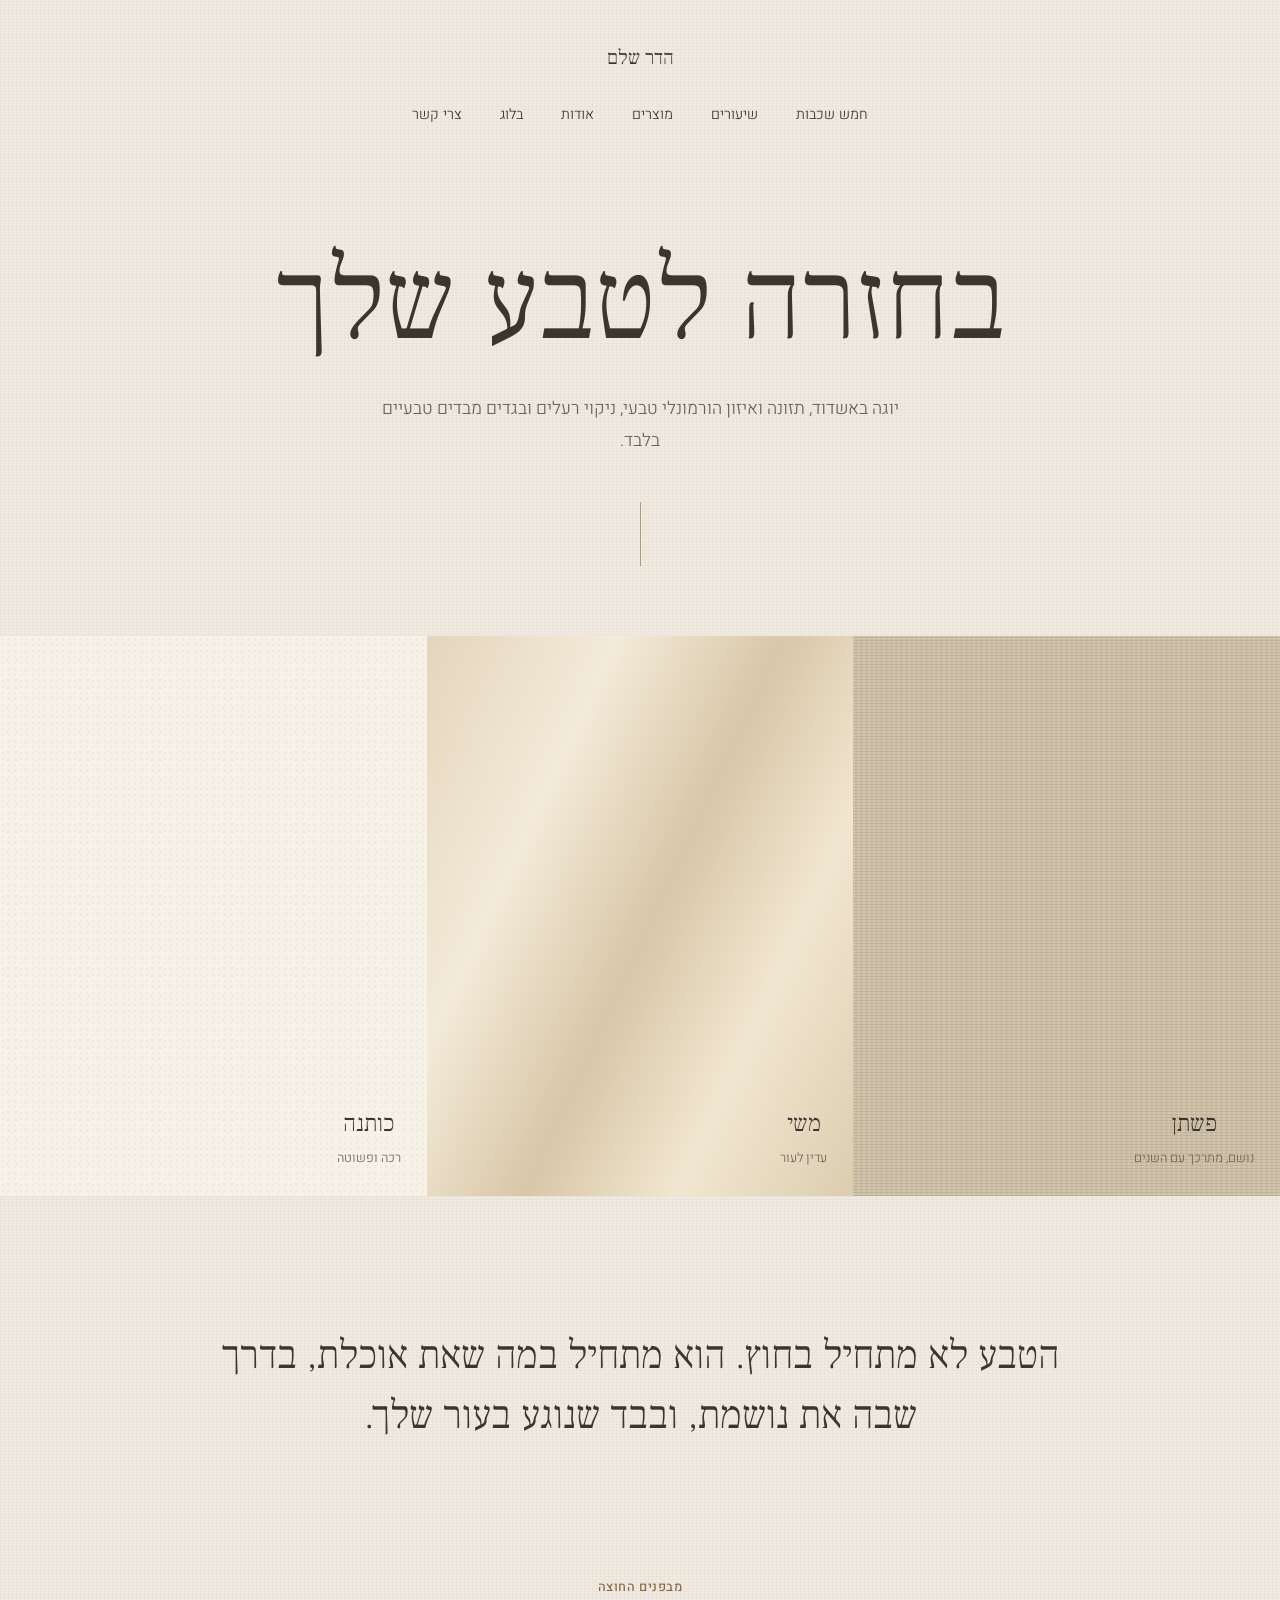
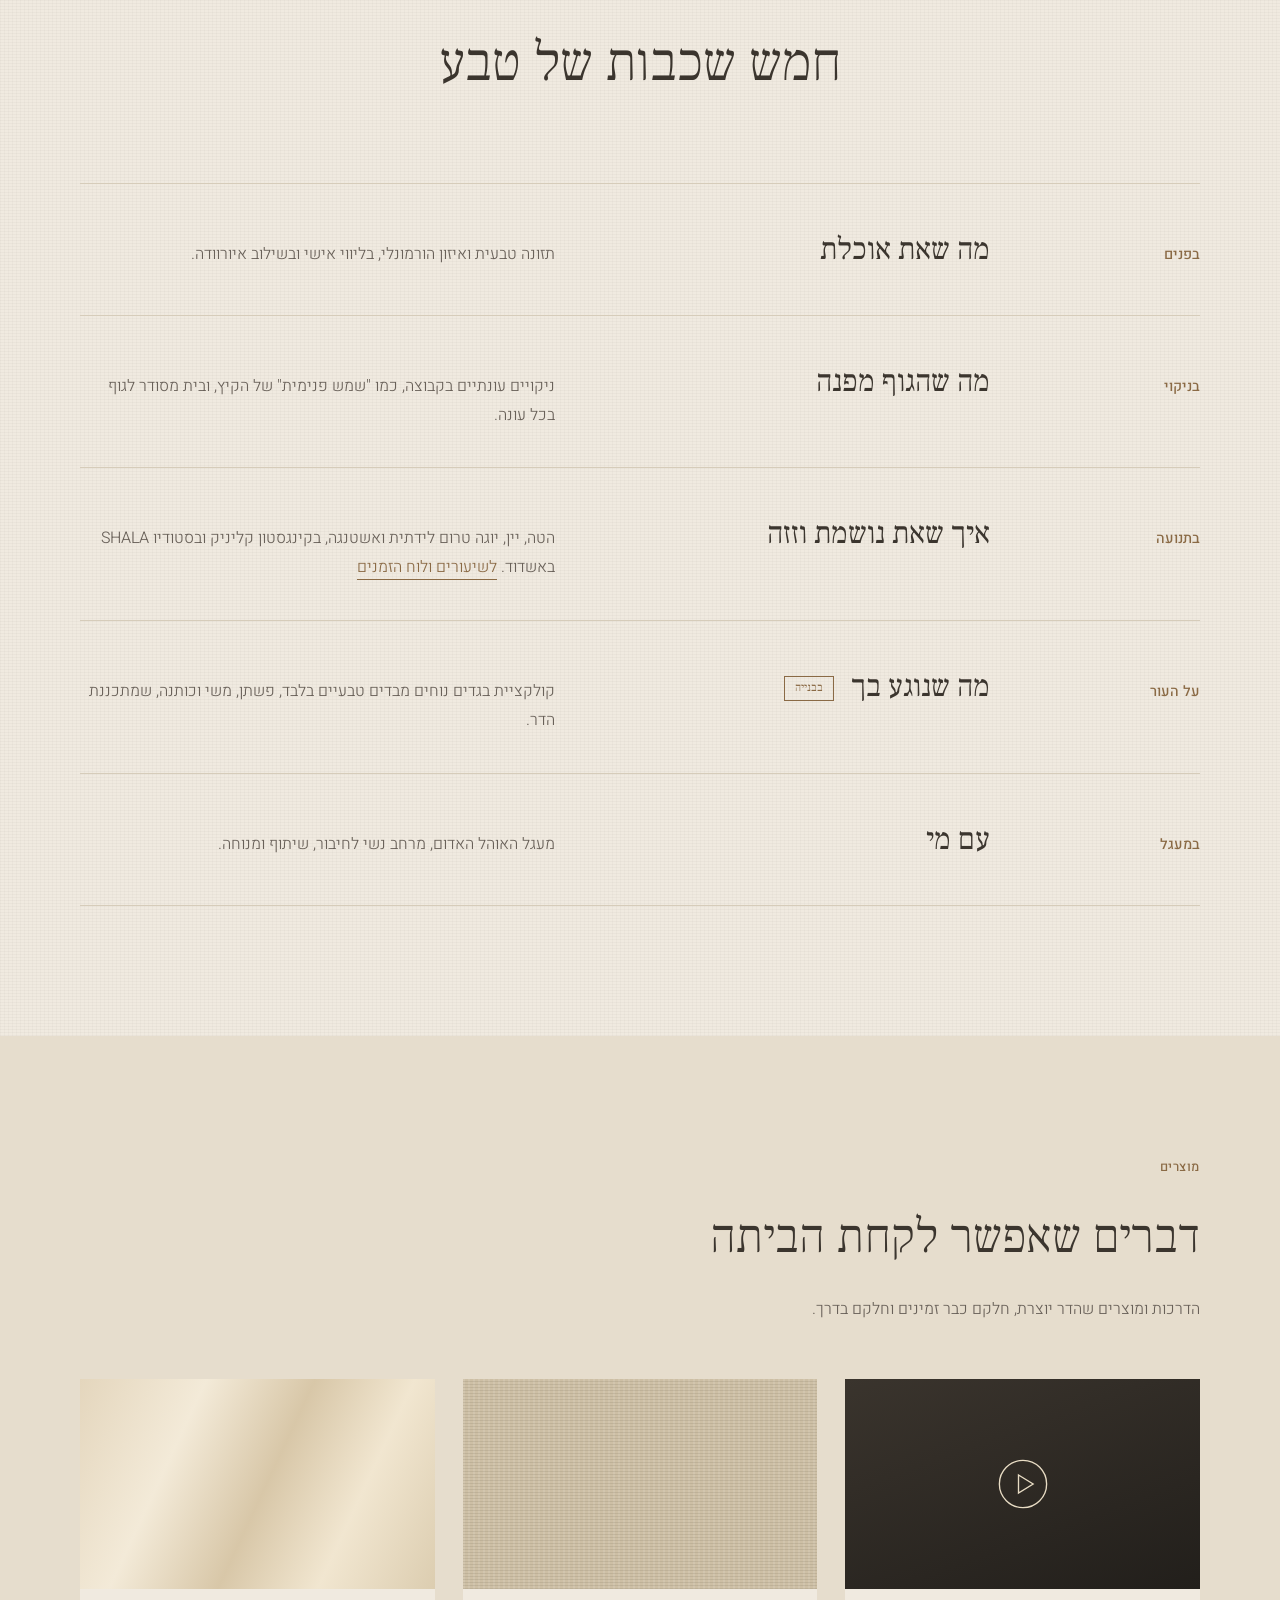
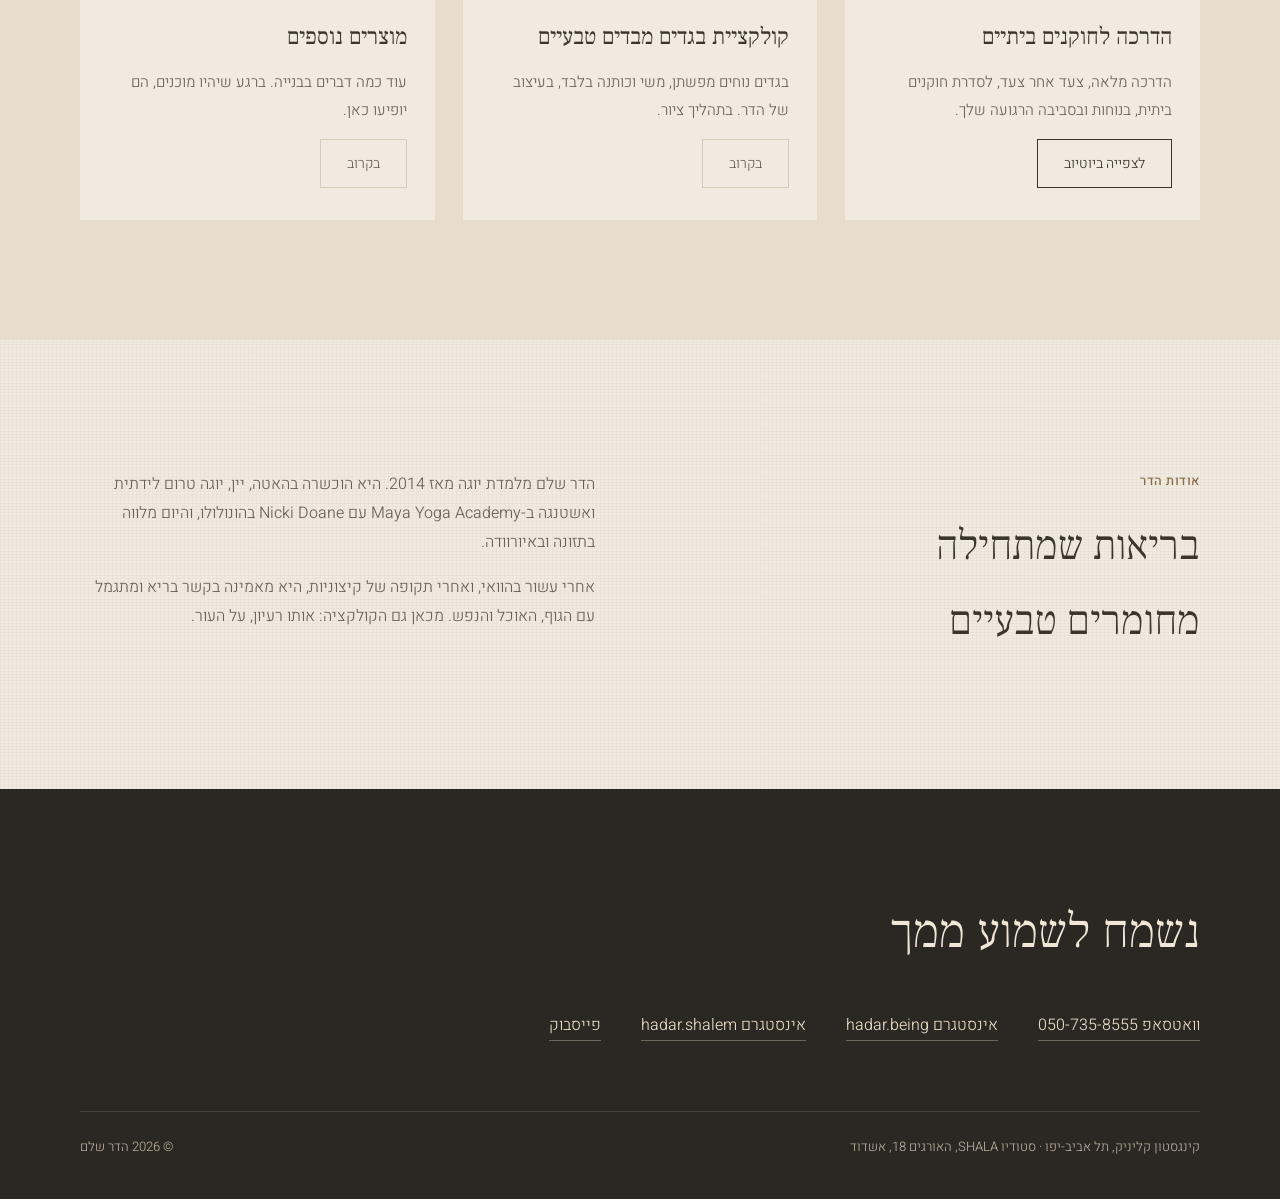
==== commit 1ffb5a06: "Redesign home as light earthy "back to your nature" site New home page with five natural layers, pro" ====
--- a/index.html
+++ b/index.html
@@ -3,218 +3,157 @@
 <head>
 <meta charset="UTF-8">
 <meta name="viewport" content="width=device-width, initial-scale=1.0">
-<title>הדר שלם | יוגה, תזונה ואיורוודה</title>
-<meta name="description" content="הדר שלם — מורת יוגה ומלווה תזונתית-איורוודית. שיעורי הטה, יין, טרום לידתית ואשטנגה בתל אביב-יפו ובאשדוד.">
-<link rel="icon" href="data:image/svg+xml,<svg xmlns=%22http://www.w3.org/2000/svg%22 viewBox=%220 0 100 100%22><text y=%22.9em%22 font-size=%2290%22>🧘</text></svg>">
+<title>הדר שלם | יוגה, תזונה וניקוי רעלים — בחזרה לטבע שלך</title>
+<meta name="description" content="הדר שלם — יוגה באשדוד, תזונה ואיזון הורמונלי טבעי, ניקוי רעלים ובגדים מבדים טבעיים. בחזרה לטבע שלך.">
+<link rel="icon" href="data:image/svg+xml,<svg xmlns=%22http://www.w3.org/2000/svg%22 viewBox=%220 0 100 100%22><circle cx=%2250%22 cy=%2250%22 r=%2230%22 fill=%22%238a6a45%22/></svg>">
 <link rel="preconnect" href="https://fonts.googleapis.com">
 <link rel="preconnect" href="https://fonts.gstatic.com" crossorigin>
-<link href="https://fonts.googleapis.com/css2?family=Frank+Ruhl+Libre:wght@400;500;700&family=Heebo:wght@300;400;500;600&display=swap" rel="stylesheet">
-<link rel="stylesheet" href="styles.css?v=15">
+<link href="https://fonts.googleapis.com/css2?family=Frank+Ruhl+Libre:wght@300;400;500&family=Heebo:wght@300;400;500&display=swap" rel="stylesheet">
+<link rel="stylesheet" href="site.css?v=1">
 </head>
 <body>
 
-<header class="site-header">
-  <div class="container header-inner">
-    <a href="#home" class="logo">הדר שלם <span>יוגה</span></a>
-    <button class="nav-toggle" id="navToggle" aria-label="פתיחת תפריט">
-      <span></span><span></span><span></span>
-    </button>
+<header class="hero linen">
+  <div class="wrap">
+    <div class="brand">הדר שלם</div>
+    <nav class="nav">
+      <a href="#layers">חמש שכבות</a>
+      <a href="classes.html">שיעורים</a>
+      <a href="#products">מוצרים</a>
+      <a href="#about">אודות</a>
+      <a href="blog.html">בלוג</a>
+      <a href="#contact">צרי קשר</a>
+    </nav>
+    <h1>בחזרה לטבע שלך</h1>
+    <p class="sub">יוגה באשדוד, תזונה ואיזון הורמונלי טבעי, ניקוי רעלים ובגדים מבדים טבעיים בלבד.</p>
+    <div class="cue" aria-hidden="true"></div>
+  </div>
+  <div class="fabrics" aria-label="בדים טבעיים">
+    <div class="fabric f-linen"><div><span>פשתן</span><small>נושם, מתרכך עם השנים</small></div></div>
+    <div class="fabric f-silk"><div><span>משי</span><small>עדין לעור</small></div></div>
+    <div class="fabric f-cotton"><div><span>כותנה</span><small>רכה ופשוטה</small></div></div>
   </div>
 </header>
 
-<main>
+<section class="intro linen">
+  <div class="wrap reveal">
+    <p class="big">הטבע לא מתחיל בחוץ. הוא מתחיל במה שאת אוכלת, בדרך שבה את נושמת, ובבד שנוגע בעור שלך.</p>
+  </div>
+</section>
 
-  <section id="home" class="hero">
-    <div class="container hero-inner">
-      <nav class="nav" id="nav">
-        <a href="#about">אודות</a>
-        <a href="blog.html">בלוג</a>
-        <a href="#healing-space">מרחב ריפוי</a>
-        <a href="#testimonials">מה אומרים</a>
-        <a href="#contact" class="nav-cta">קביעת שיעור</a>
-      </nav>
-      <h1>יוגה, תזונה וניקוי רעלים</h1>
-      <p class="hero-text">יוגה באשדוד, תזונה ואיזון הורמונלי טבעי - בחזרה לטבע שלך</p>
+<section class="layers linen" id="layers">
+  <div class="wrap">
+    <div class="head reveal">
+      <p class="label">מבפנים החוצה</p>
+      <h2>חמש שכבות של טבע</h2>
     </div>
-  </section>
 
-  <section id="about" class="about">
-    <div class="container about-inner">
-      <div class="about-portrait" aria-hidden="true">
-        <div class="portrait-frame">🧘‍♀️</div>
-        <div class="avatar-badge"><img src="images/avatar.jpg" alt=""></div>
-      </div>
-      <div class="about-copy">
-        <p class="eyebrow">אודות הדר</p>
-        <h2>מהאטה יוגה קלאסית ועד איורוודה לחיי היומיום</h2>
-        <p>הדר שלם היא מורת יוגה ומלווה תזונתית-איורוודית, מלמדת יוגה מאז 2014. ההכשרה שלה כוללת הכשרת מורים בהאטה יוגה, יין יוגה ויוגה טרום־לידתית, וכן אשטנגה יוגה — שנרכשה ב-Maya Yoga Academy עם Nicki Doane בהונולולו. כיום היא מלמדת בקינגסטון קליניק — סטודיו יוגה ווולנס בתל אביב-יפו — ובסטודיו SHALA באשדוד, ומשלבת בין התרגול הפיזי לליווי תזונתי-איורוודי מותאם אישית.</p>
-        <p>המסע של הדר עצמה עבר גם דרך קיצוניות: עשור שלם בהוואי, צומות ארוכים והימנעות מוחלטת ממזון מן החי — עד שהבינה שבריאות אמיתית היא לא קיצוניות, אלא מערכת יחסים בריאה ומתגמלת עם הגוף, המזון והנפש. מתוך התובנה הזו היא מלווה היום את תלמידיה, בשילוב תרגול, תזונה ומעגלים נשיים.</p>
-        <ul class="about-facts">
-          <li><strong>2014</strong> מלמדת מאז</li>
-          <li><strong>4</strong> סגנונות תרגול</li>
-          <li><strong>הונולולו</strong> מקום ההכשרה</li>
-        </ul>
-      </div>
+    <div class="layer reveal">
+      <div class="where">בפנים</div>
+      <h3>מה שאת אוכלת</h3>
+      <p>תזונה טבעית ואיזון הורמונלי, בליווי אישי ובשילוב איורוודה.</p>
     </div>
-  </section>
+    <div class="layer reveal">
+      <div class="where">בניקוי</div>
+      <h3>מה שהגוף מפנה</h3>
+      <p>ניקויים עונתיים בקבוצה, כמו "שמש פנימית" של הקיץ, ובית מסודר לגוף בכל עונה.</p>
+    </div>
+    <div class="layer reveal">
+      <div class="where">בתנועה</div>
+      <h3>איך שאת נושמת וזזה</h3>
+      <p>הטה, יין, יוגה טרום לידתית ואשטנגה, בקינגסטון קליניק ובסטודיו SHALA באשדוד. <a href="classes.html#healing-space" style="color:var(--clay);border-bottom:1px solid var(--clay)">לשיעורים ולוח הזמנים</a></p>
+    </div>
+    <div class="layer reveal">
+      <div class="where">על העור</div>
+      <h3>מה שנוגע בך <span class="soon">בבנייה</span></h3>
+      <p>קולקציית בגדים נוחים מבדים טבעיים בלבד, פשתן, משי וכותנה, שמתכננת הדר.</p>
+    </div>
+    <div class="layer reveal">
+      <div class="where">במעגל</div>
+      <h3>עם מי</h3>
+      <p>מעגל האוהל האדום, מרחב נשי לחיבור, שיתוף ומנוחה.</p>
+    </div>
+  </div>
+</section>
 
-  <section id="healing-space" class="classes">
-    <div class="container">
-      <p class="eyebrow center">מרחב ריפוי</p>
-      <h2 class="center">שיעורים, תזונה ומעגלים — הכל במקום אחד</h2>
+<section class="products" id="products">
+  <div class="wrap">
+    <div class="head reveal">
+      <p class="label">מוצרים</p>
+      <h2>דברים שאפשר לקחת הביתה</h2>
+      <p>הדרכות ומוצרים שהדר יוצרת, חלקם כבר זמינים וחלקם בדרך.</p>
+    </div>
+    <div class="grid">
+      <article class="card reveal">
+        <div class="art art-video" aria-hidden="true">
+          <svg viewBox="0 0 48 48"><circle cx="24" cy="24" r="21"/><path d="M20 16l13 8-13 8z"/></svg>
+        </div>
+        <div class="body">
+          <h3>הדרכה לחוקנים ביתיים</h3>
+          <p>הדרכה מלאה, צעד אחר צעד, לסדרת חוקנים ביתית, בנוחות ובסביבה הרגועה שלך.</p>
+          <a class="btn" href="#" aria-label="לצפייה ביוטיוב, הקישור יתווסף">לצפייה ביוטיוב</a>
+        </div>
+      </article>
+      <article class="card reveal">
+        <div class="art f-linen" aria-hidden="true"></div>
+        <div class="body">
+          <h3>קולקציית בגדים מבדים טבעיים</h3>
+          <p>בגדים נוחים מפשתן, משי וכותנה בלבד, בעיצוב של הדר. בתהליך ציור.</p>
+          <span class="btn" aria-disabled="true">בקרוב</span>
+        </div>
+      </article>
+      <article class="card reveal">
+        <div class="art f-silk" aria-hidden="true"></div>
+        <div class="body">
+          <h3>מוצרים נוספים</h3>
+          <p>עוד כמה דברים בבנייה. ברגע שיהיו מוכנים, הם יופיעו כאן.</p>
+          <span class="btn" aria-disabled="true">בקרוב</span>
+        </div>
+      </article>
+    </div>
+  </div>
+</section>
 
-      <h3 class="subsection-title first">שיעורי יוגה</h3>
-      <div class="class-grid">
-        <div class="class-card">
-          <div class="class-icon">HATHA</div>
-          <h3>הטה יוגה</h3>
-          <p>תרגול קלאסי בדגש על יישור, נשימה ונוכחות — הבסיס לכל תרגול יוגה.</p>
-        </div>
-        <div class="class-card">
-          <div class="class-icon">YIN</div>
-          <h3>יין יוגה</h3>
-          <p>תנוחות איטיות ומוחזקות, לשחרור עמוק של רקמות החיבור והמערכת העצבית.</p>
-        </div>
-        <div class="class-card">
-          <div class="class-icon">PRENATAL</div>
-          <h3>יוגה טרום לידתית</h3>
-          <p>רצפים עדינים ובטוחים, מותאמים לגוף המשתנה בכל שליש של ההיריון.</p>
-        </div>
-        <div class="class-card">
-          <div class="class-icon">ASHTANGA</div>
-          <h3>אשטנגה למתחילים</h3>
-          <p>זרימה דינמית מקושרת נשימה, בקצב המתאים לצעדים הראשונים בתרגול.</p>
-        </div>
-      </div>
+<section class="about linen" id="about">
+  <div class="wrap cols">
+    <div class="reveal">
+      <p class="label">אודות הדר</p>
+      <h2>בריאות שמתחילה מחומרים טבעיים</h2>
+    </div>
+    <div class="reveal">
+      <p>הדר שלם מלמדת יוגה מאז 2014. היא הוכשרה בהאטה, יין, יוגה טרום לידתית ואשטנגה ב-Maya Yoga Academy עם Nicki Doane בהונולולו, והיום מלווה בתזונה ובאיורוודה.</p>
+      <p>אחרי עשור בהוואי, ואחרי תקופה של קיצוניות, היא מאמינה בקשר בריא ומתגמל עם הגוף, האוכל והנפש. מכאן גם הקולקציה: אותו רעיון, על העור.</p>
+    </div>
+  </div>
+</section>
 
-      <h3 class="subsection-title">תזונה, ניקויים ומעגלים</h3>
-      <div class="class-grid" style="grid-template-columns: repeat(auto-fit, minmax(280px, 1fr));">
-        <div class="class-card">
-          <div class="class-icon">SEASONAL CLEANSE</div>
-          <h3>ניקויים עונתיים</h3>
-          <p>ניקוי קבוצתי המחובר לקצב העונה — גרסת הקיץ נקראת "שמש פנימית". שילוב של תזונה, איורוודה ותרגול לחידוש הגוף והנפש.</p>
-        </div>
-        <div class="class-card">
-          <div class="class-icon">RED TENT</div>
-          <h3>מעגל האוהל האדום</h3>
-          <p>מרחב נשי לחיבור, שיתוף ומנוחה, בהשראת מסורת האוהל האדום — לנשים המבקשות להאט ולהתחבר לעצמן ולמעגל.</p>
-          <video class="card-video" src="media/red-tent-circle.mp4" controls muted playsinline preload="metadata"></video>
-        </div>
-      </div>
-
-      <h3 class="subsection-title">לוח שיעורים שבועי</h3>
-      <div class="schedule-table-wrap">
-        <table class="schedule-table">
-          <thead>
-            <tr><th>יום</th><th>שעה</th><th>שיעור</th><th>מיקום</th></tr>
-          </thead>
-          <tbody>
-            <tr><td>ראשון</td><td>06:30</td><td>הטה יוגה</td><td>קינגסטון קליניק, ת״א</td></tr>
-            <tr><td>שני</td><td>18:00</td><td>יין יוגה</td><td>סטודיו SHALA, אשדוד</td></tr>
-            <tr><td>שלישי</td><td>09:00</td><td>טרום לידתית</td><td>קינגסטון קליניק, ת״א</td></tr>
-            <tr><td>רביעי</td><td>06:30</td><td>אשטנגה למתחילים</td><td>קינגסטון קליניק, ת״א</td></tr>
-            <tr><td>חמישי</td><td>17:30</td><td>הטה יוגה</td><td>סטודיו SHALA, אשדוד</td></tr>
-            <tr><td>שישי</td><td>10:00</td><td>יין יוגה</td><td>סטודיו SHALA, אשדוד</td></tr>
-          </tbody>
-        </table>
-      </div>
-      <p style="margin-top:28px; font-size:.82rem; text-align:center;">* השעות להמחשה בלבד — יש לעדכן ללוח הזמנים המדויק.</p>
+<footer class="contact" id="contact">
+  <div class="wrap">
+    <h2>נשמח לשמוע ממך</h2>
+    <div class="row">
+      <a href="https://wa.me/972507358555" target="_blank" rel="noopener">וואטסאפ 050-735-8555</a>
+      <a href="https://www.instagram.com/hadar.being/" target="_blank" rel="noopener">אינסטגרם hadar.being</a>
+      <a href="https://www.instagram.com/hadar.shalem/" target="_blank" rel="noopener">אינסטגרם hadar.shalem</a>
+      <a href="https://www.facebook.com/hadar.iluz.7" target="_blank" rel="noopener">פייסבוק</a>
     </div>
-  </section>
-
-  <section id="testimonials" class="testimonials">
-    <div class="container">
-      <p class="eyebrow center">מילים חמות</p>
-      <h2 class="center">מה תלמידות ותלמידים אומרים</h2>
-      <div class="testimonial-grid">
-        <blockquote class="testimonial">
-          <p>"השיעורים של הדר שינו לי את היחס לתנועה ולנשימה. יוצאת מכל שיעור רגועה יותר משנכנסתי."</p>
-          <cite>— תלמידה, שיעור הטה</cite>
-        </blockquote>
-        <blockquote class="testimonial">
-          <p>"השיעור הטרום לידתי היה בדיוק מה שהייתי צריכה בהיריון — עדין, בטוח ומכיל."</p>
-          <cite>— תלמידה, שיעור טרום לידתי</cite>
-        </blockquote>
-        <blockquote class="testimonial">
-          <p>"כמתחיל לגמרי הייתי המום מהסבלנות — הדר יודעת לפגוש כל אחת ואחד בדיוק איפה שהם."</p>
-          <cite>— תלמיד, אשטנגה למתחילים</cite>
-        </blockquote>
-      </div>
-      <p style="margin-top:20px; font-size:.78rem; text-align:center;">* המלצות לדוגמה — יש להחליף בציטוטים אמיתיים מתלמידים.</p>
-    </div>
-  </section>
-
-  <section id="contact" class="contact">
-    <div class="container contact-inner">
-      <div class="contact-copy">
-        <p class="eyebrow">בואו נתחיל</p>
-        <h2>שיעור ראשון? אני כאן</h2>
-        <p>מוזמנות ומוזמנים לעקוב, לשלוח הודעה ולתאם שיעור היכרות.</p>
-        <ul class="contact-details">
-          <li>📍 קינגסטון קליניק — סטודיו יוגה ווולנס, תל אביב-יפו</li>
-          <li>📍 סטודיו SHALA, האורגים 18, אשדוד</li>
-          <li>
-            <svg class="icon-inline" viewBox="0 0 24 24" aria-hidden="true"><path d="M17.6 6.3a1 1 0 1 1 0 2 1 1 0 0 1 0-2ZM12 8a4 4 0 1 1 0 8 4 4 0 0 1 0-8Zm0 1.8a2.2 2.2 0 1 0 0 4.4 2.2 2.2 0 0 0 0-4.4ZM8.5 3h7A5.5 5.5 0 0 1 21 8.5v7a5.5 5.5 0 0 1-5.5 5.5h-7A5.5 5.5 0 0 1 3 15.5v-7A5.5 5.5 0 0 1 8.5 3Zm0 1.8A3.7 3.7 0 0 0 4.8 8.5v7a3.7 3.7 0 0 0 3.7 3.7h7a3.7 3.7 0 0 0 3.7-3.7v-7a3.7 3.7 0 0 0-3.7-3.7h-7Z"/></svg>
-            <a href="https://www.instagram.com/hadar.being/" target="_blank" rel="noopener">אינסטגרם — hadar.being</a>
-          </li>
-          <li>
-            <svg class="icon-inline" viewBox="0 0 24 24" aria-hidden="true"><path d="M17.6 6.3a1 1 0 1 1 0 2 1 1 0 0 1 0-2ZM12 8a4 4 0 1 1 0 8 4 4 0 0 1 0-8Zm0 1.8a2.2 2.2 0 1 0 0 4.4 2.2 2.2 0 0 0 0-4.4ZM8.5 3h7A5.5 5.5 0 0 1 21 8.5v7a5.5 5.5 0 0 1-5.5 5.5h-7A5.5 5.5 0 0 1 3 15.5v-7A5.5 5.5 0 0 1 8.5 3Zm0 1.8A3.7 3.7 0 0 0 4.8 8.5v7a3.7 3.7 0 0 0 3.7 3.7h7a3.7 3.7 0 0 0 3.7-3.7v-7a3.7 3.7 0 0 0-3.7-3.7h-7Z"/></svg>
-            <a href="https://www.instagram.com/hadar.shalem/" target="_blank" rel="noopener">אינסטגרם — hadar.shalem</a>
-          </li>
-          <li>
-            <svg class="icon-inline" viewBox="0 0 24 24" aria-hidden="true"><path d="M13.5 3a8 8 0 0 0-6.9 12l-1.1 4 4.2-1.1A8 8 0 1 0 13.5 3Zm0 1.8a6.2 6.2 0 1 1 0 12.4c-1.1 0-2.2-.3-3.1-.9l-.3-.2-2.5.6.7-2.4-.2-.3a6.2 6.2 0 0 1 5.4-9.2Z"/></svg>
-            <a href="https://www.facebook.com/hadar.iluz.7" target="_blank" rel="noopener">פייסבוק — Hadar Shalem</a>
-          </li>
-          <li>
-            <svg class="icon-inline" viewBox="0 0 24 24" aria-hidden="true"><path d="M12 3a9 9 0 0 0-7.8 13.5L3 21l4.7-1.2A9 9 0 1 0 12 3Zm0 1.8a7.2 7.2 0 1 1-3.9 13.3l-.4-.2-2.8.7.8-2.7-.2-.4A7.2 7.2 0 0 1 12 4.8Zm-3.1 3.5c.2 0 .4 0 .5.3l.8 1.9c0 .2 0 .4-.1.6l-.5.6c-.1.2-.1.3 0 .5.4.7 1.5 1.8 2.8 2.3.2.1.3.1.5-.1l.6-.7c.2-.2.4-.2.6-.1l1.7 1c.2.1.2.3.2.5 0 .8-.7 1.6-1.5 1.7-1.5.2-3.6-.5-5.4-2.3-1.5-1.5-2.2-3-2.4-4.3-.1-1 .6-1.8 1.2-2Z"/></svg>
-            <a href="https://wa.me/972507358555" target="_blank" rel="noopener">וואטסאפ — 050-735-8555</a>
-          </li>
-        </ul>
-      </div>
-      <form class="contact-form" id="contactForm">
-        <label>
-          שם
-          <input type="text" name="name" required>
-        </label>
-        <label>
-          אימייל
-          <input type="email" name="email" required>
-        </label>
-        <label>
-          הודעה
-          <textarea name="message" rows="4" placeholder="ספרו לי קצת על התרגול שלכם..."></textarea>
-        </label>
-        <button type="submit" class="btn btn-primary">שליחת הודעה</button>
-        <p class="form-note" id="formNote"></p>
-      </form>
-    </div>
-  </section>
-
-</main>
-
-<footer class="site-footer">
-  <div class="container footer-inner">
-    <p>&copy; <span id="year"></span> הדר שלם | יוגה. כל הזכויות שמורות.</p>
-    <div class="footer-links">
-      <a href="#home">בית</a>
-      <a href="#healing-space">מרחב ריפוי</a>
-      <a href="blog.html">בלוג</a>
-      <a href="#contact">יצירת קשר</a>
-    </div>
-    <div class="social-icons">
-      <a href="https://www.instagram.com/hadar.being/" target="_blank" rel="noopener" aria-label="אינסטגרם">
-        <svg viewBox="0 0 24 24" aria-hidden="true"><path d="M17.6 6.3a1 1 0 1 1 0 2 1 1 0 0 1 0-2ZM12 8a4 4 0 1 1 0 8 4 4 0 0 1 0-8Zm0 1.8a2.2 2.2 0 1 0 0 4.4 2.2 2.2 0 0 0 0-4.4ZM8.5 3h7A5.5 5.5 0 0 1 21 8.5v7a5.5 5.5 0 0 1-5.5 5.5h-7A5.5 5.5 0 0 1 3 15.5v-7A5.5 5.5 0 0 1 8.5 3Zm0 1.8A3.7 3.7 0 0 0 4.8 8.5v7a3.7 3.7 0 0 0 3.7 3.7h7a3.7 3.7 0 0 0 3.7-3.7v-7a3.7 3.7 0 0 0-3.7-3.7h-7Z"/></svg>
-      </a>
-      <a href="https://www.facebook.com/hadar.iluz.7" target="_blank" rel="noopener" aria-label="פייסבוק">
-        <svg viewBox="0 0 24 24" aria-hidden="true"><path d="M13.5 3a8 8 0 0 0-6.9 12l-1.1 4 4.2-1.1A8 8 0 1 0 13.5 3Zm0 1.8a6.2 6.2 0 1 1 0 12.4c-1.1 0-2.2-.3-3.1-.9l-.3-.2-2.5.6.7-2.4-.2-.3a6.2 6.2 0 0 1 5.4-9.2Z"/></svg>
-      </a>
-      <a href="https://wa.me/972507358555" target="_blank" rel="noopener" aria-label="וואטסאפ">
-        <svg viewBox="0 0 24 24" aria-hidden="true"><path d="M12 3a9 9 0 0 0-7.8 13.5L3 21l4.7-1.2A9 9 0 1 0 12 3Zm0 1.8a7.2 7.2 0 1 1-3.9 13.3l-.4-.2-2.8.7.8-2.7-.2-.4A7.2 7.2 0 0 1 12 4.8Zm-3.1 3.5c.2 0 .4 0 .5.3l.8 1.9c0 .2 0 .4-.1.6l-.5.6c-.1.2-.1.3 0 .5.4.7 1.5 1.8 2.8 2.3.2.1.3.1.5-.1l.6-.7c.2-.2.4-.2.6-.1l1.7 1c.2.1.2.3.2.5 0 .8-.7 1.6-1.5 1.7-1.5.2-3.6-.5-5.4-2.3-1.5-1.5-2.2-3-2.4-4.3-.1-1 .6-1.8 1.2-2Z"/></svg>
-      </a>
+    <div class="foot">
+      <span>קינגסטון קליניק, תל אביב-יפו · סטודיו SHALA, האורגים 18, אשדוד</span>
+      <span>&copy; <span id="y"></span> הדר שלם</span>
     </div>
   </div>
 </footer>
 
-<script src="script.js"></script>
+<script>
+document.getElementById('y').textContent = new Date().getFullYear();
+var items = document.querySelectorAll('.reveal');
+if ('IntersectionObserver' in window) {
+  var io = new IntersectionObserver(function (entries) {
+    entries.forEach(function (e) { if (e.isIntersecting) { e.target.classList.add('in'); io.unobserve(e.target); } });
+  }, { threshold: 0.12 });
+  items.forEach(function (el) { io.observe(el); });
+} else {
+  items.forEach(function (el) { el.classList.add('in'); });
+}
+</script>
 </body>
 </html>
--- a/site.css
+++ b/site.css
@@ -0,0 +1,174 @@
+:root {
+  --bg: #f0eae0;
+  --bg-deep: #e6ddcd;
+  --ink: #3b352e;
+  --ink-soft: #696159;
+  --line: #d6ccba;
+  --clay: #8a6a45;
+  --night: #2b2722;
+  --max: 1200px;
+  --serif: 'Frank Ruhl Libre', Georgia, serif;
+  --sans: 'Heebo', -apple-system, 'Segoe UI', Arial, sans-serif;
+}
+* { box-sizing: border-box; }
+html { scroll-behavior: smooth; }
+body {
+  margin: 0;
+  background: var(--bg);
+  color: var(--ink-soft);
+  font-family: var(--sans);
+  font-weight: 300;
+  line-height: 1.8;
+}
+a { color: inherit; text-decoration: none; }
+h1, h2, h3 { font-family: var(--serif); font-weight: 400; color: var(--ink); margin: 0; text-wrap: balance; }
+p { margin: 0 0 1em; }
+.wrap { max-width: var(--max); margin: 0 auto; padding: 0 40px; }
+.label { font-size: .8rem; letter-spacing: .04em; color: var(--clay); font-weight: 500; margin-bottom: 1.2em; }
+
+.notice {
+  background: var(--night);
+  color: #cfc5b3;
+  font-size: .8rem;
+  text-align: center;
+  padding: 8px 16px;
+}
+.notice a { color: #e8dcc4; text-decoration: underline; }
+
+/* linen weave: fine crossed threads */
+.linen {
+  background-color: var(--bg);
+  background-image:
+    repeating-linear-gradient(0deg, rgba(105,97,89,.045) 0 1px, transparent 1px 3px),
+    repeating-linear-gradient(90deg, rgba(105,97,89,.035) 0 1px, transparent 1px 4px);
+}
+
+/* hero */
+.hero { padding: 40px 0 0; text-align: center; }
+.nav {
+  display: flex;
+  justify-content: center;
+  align-items: center;
+  flex-wrap: wrap;
+  gap: 14px 38px;
+  font-size: .9rem;
+  color: var(--ink);
+  margin-bottom: 110px;
+}
+.nav a { padding-bottom: 3px; border-bottom: 1px solid transparent; }
+.nav a:hover { border-bottom-color: var(--clay); color: var(--clay); }
+.brand { font-family: var(--serif); font-size: 1.25rem; margin-bottom: 26px; color: var(--ink); }
+.hero h1 { font-size: clamp(3rem, 9vw, 7.2rem); line-height: 1.05; font-weight: 300; }
+.hero .sub { max-width: 560px; margin: 30px auto 0; font-size: 1.1rem; }
+.cue { margin: 46px auto 0; width: 1px; height: 64px; background: var(--clay); opacity: .6; }
+
+/* three fabrics */
+.fabrics {
+  display: grid;
+  grid-template-columns: repeat(3, 1fr);
+  gap: 0;
+  margin-top: 70px;
+}
+.fabric { position: relative; height: clamp(300px, 46vw, 560px); display: flex; align-items: flex-end; padding: 26px; }
+.fabric span { font-family: var(--serif); font-size: 1.5rem; color: var(--ink); }
+.fabric small { display: block; font-family: var(--sans); font-size: .8rem; color: var(--ink-soft); margin-top: 2px; }
+.f-linen {
+  background-color: #cdbfa5;
+  background-image:
+    repeating-linear-gradient(0deg, rgba(60,50,35,.10) 0 1px, transparent 1px 3px),
+    repeating-linear-gradient(90deg, rgba(255,255,255,.10) 0 2px, transparent 2px 5px);
+}
+.f-silk { background: linear-gradient(115deg, #e4d6bd 0%, #f3ead8 28%, #d8c7a8 52%, #f1e6d0 74%, #dccdb0 100%); }
+.f-cotton {
+  background-color: #f7f2e8;
+  background-image:
+    radial-gradient(rgba(105,97,89,.06) 1px, transparent 1.4px),
+    radial-gradient(rgba(105,97,89,.05) 1px, transparent 1.4px);
+  background-size: 6px 6px, 9px 9px;
+  background-position: 0 0, 3px 3px;
+}
+
+/* intro */
+.intro { padding: 130px 0 90px; }
+.intro p.big { font-family: var(--serif); font-size: clamp(1.6rem, 3.2vw, 2.5rem); line-height: 1.5; color: var(--ink); max-width: 900px; margin: 0 auto; text-align: center; font-weight: 300; }
+
+/* layers */
+.layers { padding: 40px 0 130px; }
+.layers .head { text-align: center; margin-bottom: 70px; }
+.layers h2 { font-size: clamp(2rem, 4.4vw, 3.4rem); font-weight: 300; }
+.layer {
+  display: grid;
+  grid-template-columns: 170px 1fr 1.2fr;
+  gap: 40px;
+  align-items: baseline;
+  padding: 38px 0;
+  border-top: 1px solid var(--line);
+}
+.layer:last-child { border-bottom: 1px solid var(--line); }
+.layer .where { color: var(--clay); font-size: .9rem; font-weight: 500; }
+.layer h3 { font-size: clamp(1.4rem, 2.4vw, 2rem); }
+.layer p { margin: 0; }
+.layer .soon { display: inline-block; margin-inline-start: 10px; font-size: .72rem; border: 1px solid var(--clay); color: var(--clay); padding: 1px 10px; vertical-align: middle; }
+
+/* products */
+.products { background: var(--bg-deep); padding: 120px 0; }
+.products .head { max-width: 640px; margin-bottom: 56px; }
+.products h2 { font-size: clamp(2rem, 4vw, 3rem); font-weight: 300; margin-bottom: 14px; }
+.grid { display: grid; grid-template-columns: repeat(3, 1fr); gap: 28px; }
+.card { background: var(--bg); padding: 0; display: flex; flex-direction: column; }
+.card .art { height: 210px; }
+.card .body { padding: 28px 28px 32px; display: flex; flex-direction: column; flex: 1; }
+.card h3 { font-size: 1.45rem; margin-bottom: 10px; }
+.card p { font-size: .95rem; }
+.btn {
+  margin-top: auto;
+  align-self: flex-start;
+  border: 1px solid var(--ink);
+  color: var(--ink);
+  padding: 11px 26px;
+  font-size: .88rem;
+  transition: background .2s, color .2s;
+}
+.btn:hover { background: var(--ink); color: var(--bg); }
+.btn[aria-disabled="true"] { border-color: var(--line); color: var(--ink-soft); cursor: default; }
+.btn[aria-disabled="true"]:hover { background: transparent; color: var(--ink-soft); }
+.art-video { background: linear-gradient(160deg, #3a342d, #221f1b); display: flex; align-items: center; justify-content: center; }
+.art-video svg { width: 54px; height: 54px; fill: none; stroke: #e8dcc4; stroke-width: 1.2; }
+
+/* about + contact */
+.about { padding: 130px 0; }
+.about .cols { display: grid; grid-template-columns: 1fr 1fr; gap: 90px; }
+.about h2 { font-size: clamp(1.8rem, 3.4vw, 2.6rem); font-weight: 300; }
+.contact { background: var(--night); color: #b9ae9b; padding: 100px 0 40px; }
+.contact h2 { color: #f0e7d6; font-size: clamp(2rem, 4vw, 3rem); font-weight: 300; margin-bottom: 36px; }
+.contact .row { display: flex; flex-wrap: wrap; gap: 14px 40px; margin-bottom: 70px; }
+.contact a { color: #e8dcc4; border-bottom: 1px solid rgba(232,220,196,.35); }
+.contact a:hover { border-bottom-color: #e8dcc4; }
+.foot { display: flex; justify-content: space-between; flex-wrap: wrap; gap: 10px; border-top: 1px solid rgba(255,255,255,.12); padding-top: 24px; font-size: .82rem; }
+
+.reveal { opacity: 0; transform: translateY(18px); transition: opacity .9s ease, transform .9s ease; }
+.reveal.in { opacity: 1; transform: none; }
+a:focus-visible, .btn:focus-visible { outline: 2px solid var(--clay); outline-offset: 3px; }
+
+@media (max-width: 860px) {
+  .layer { grid-template-columns: 1fr; gap: 6px; }
+  .grid, .about .cols { grid-template-columns: 1fr; }
+  .about .cols { gap: 30px; }
+  .fabrics { grid-template-columns: 1fr; }
+  .fabric { height: 180px; }
+  .wrap { padding: 0 24px; }
+  .nav { margin-bottom: 70px; }
+}
+@media (prefers-reduced-motion: reduce) {
+  html { scroll-behavior: auto; }
+  .reveal { opacity: 1; transform: none; transition: none; }
+}
+
+/* blog */
+.page-head { padding: 40px 0 70px; text-align: center; }
+.page-head h1 { font-size: clamp(2.6rem, 7vw, 5rem); font-weight: 300; margin-top: 20px; }
+.page-head .sub { max-width: 520px; margin: 22px auto 0; }
+.blog-empty { text-align: center; max-width: 440px; margin: 0 auto; padding: 70px 20px; border-top: 1px solid var(--line); border-bottom: 1px solid var(--line); }
+.blog-empty h2 { font-size: 1.7rem; font-weight: 300; margin-bottom: 10px; }
+.blog-empty p:last-child { margin: 0; }
+.blog-list { padding: 0 0 130px; }
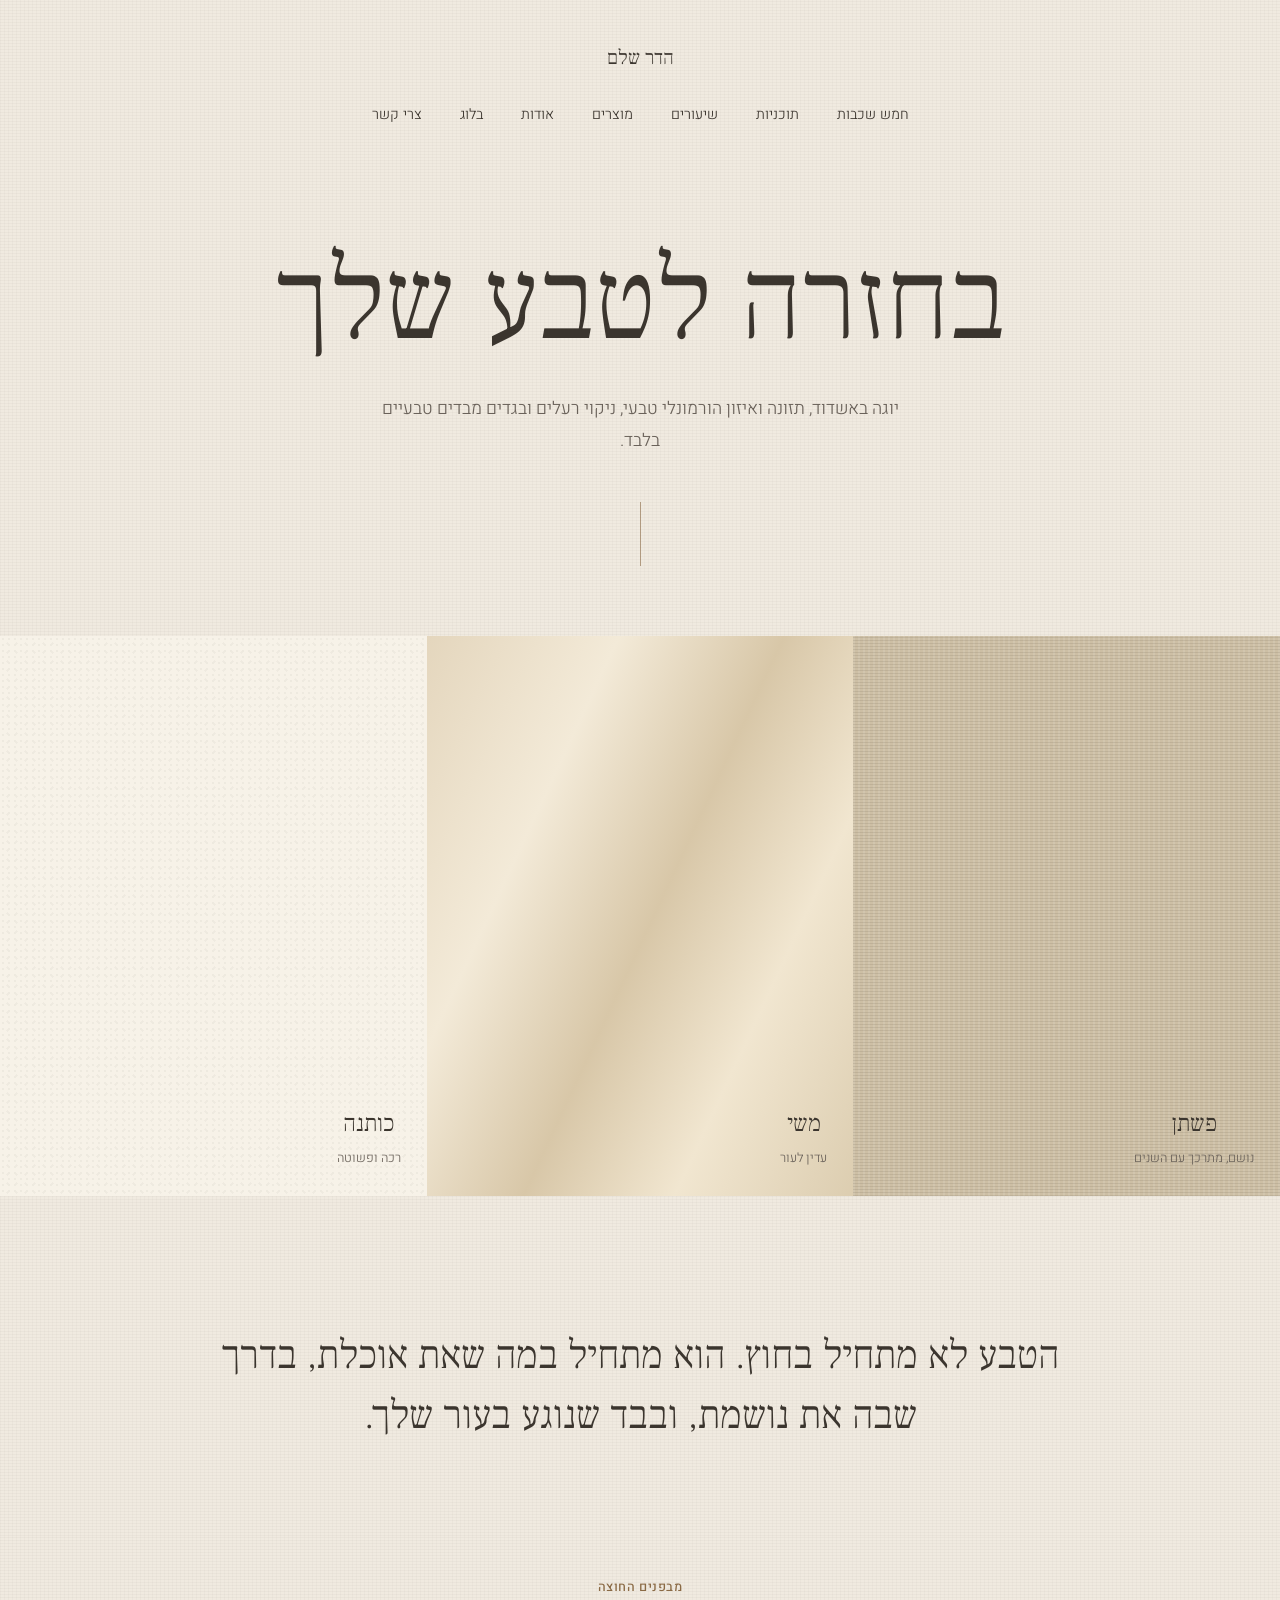
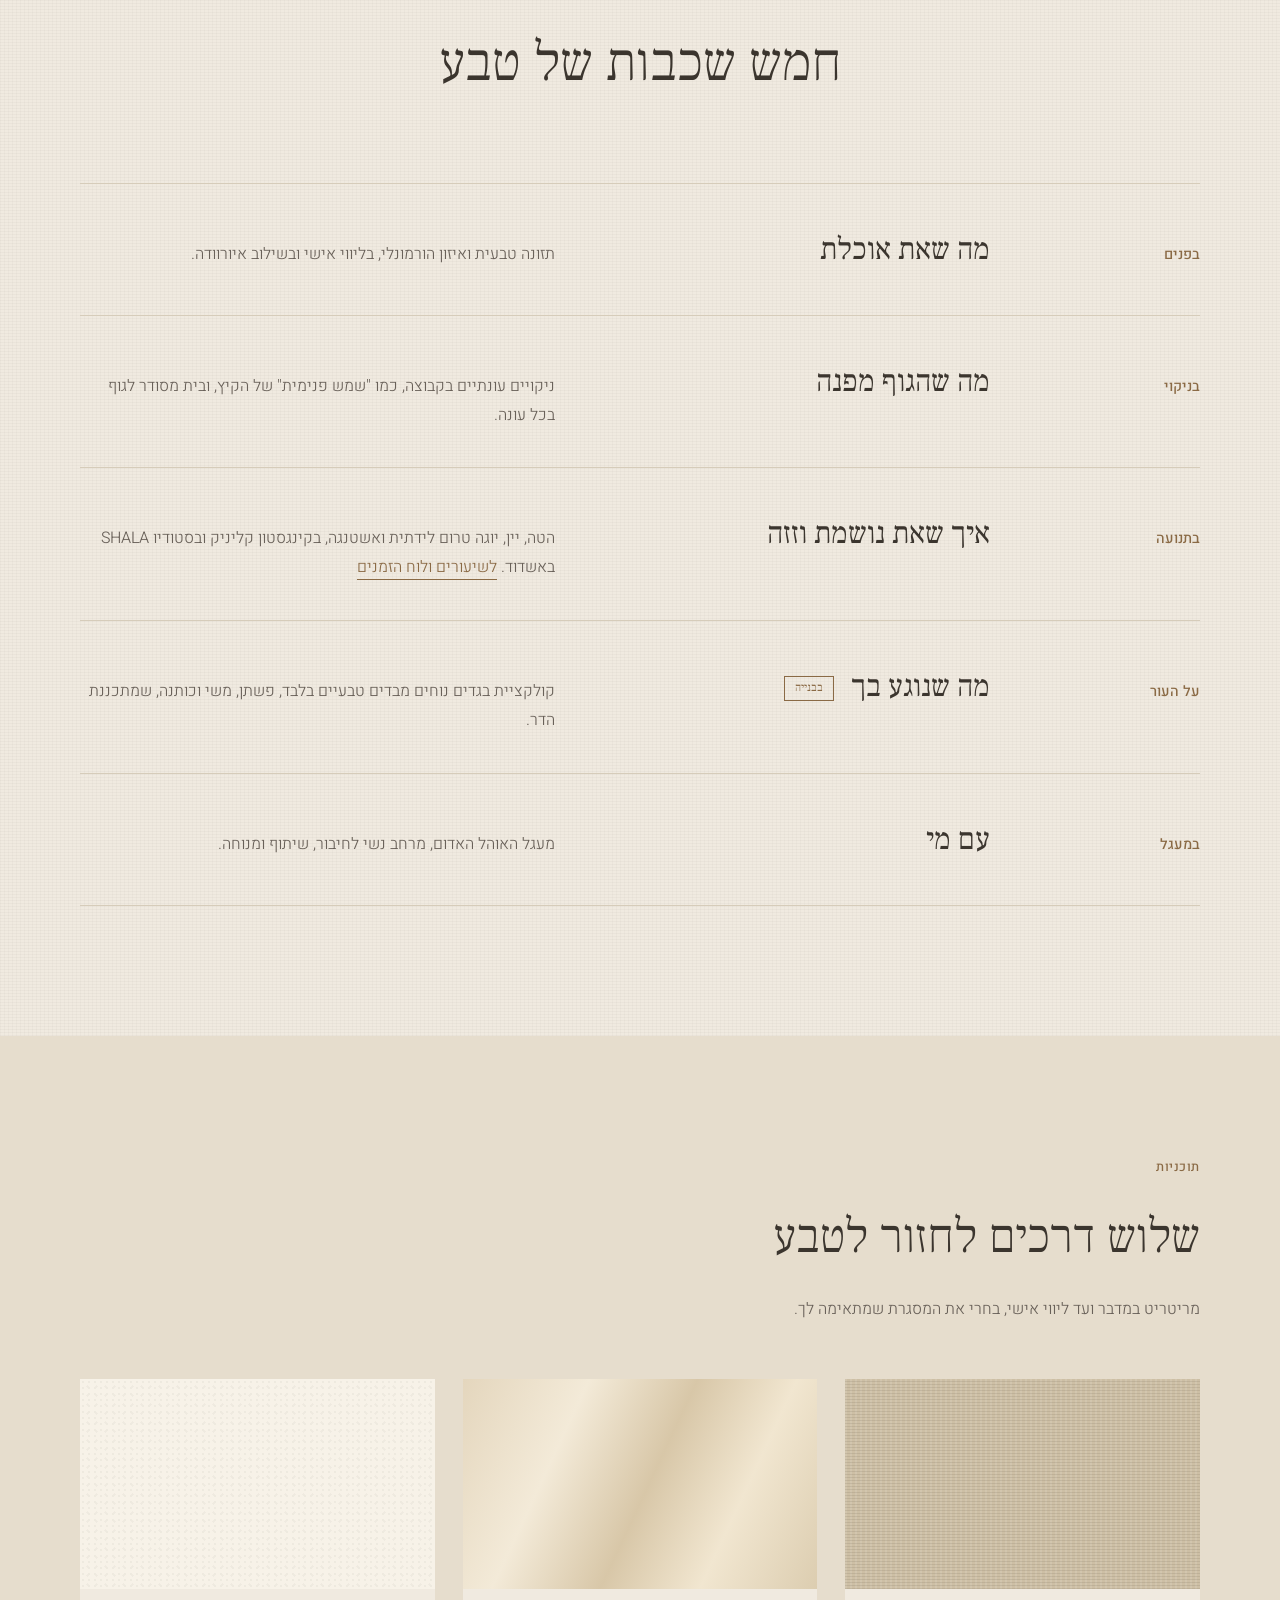
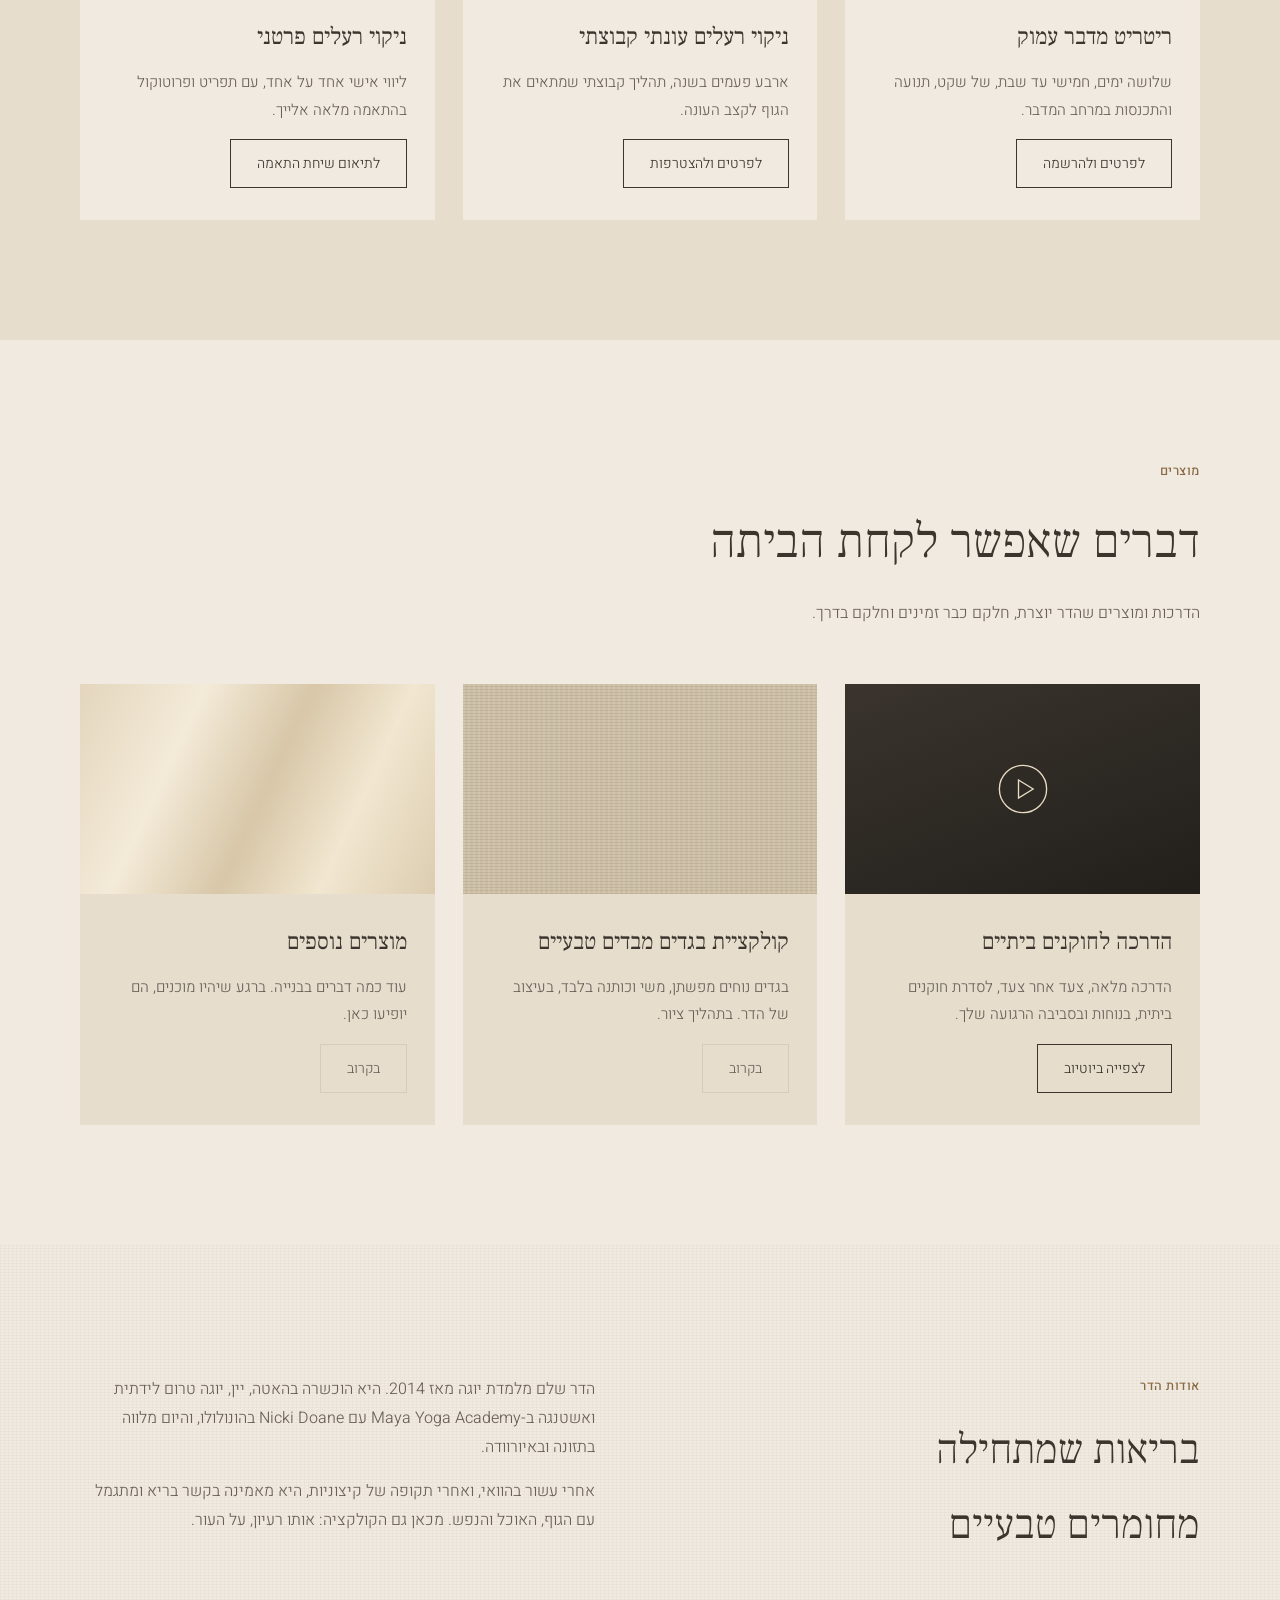
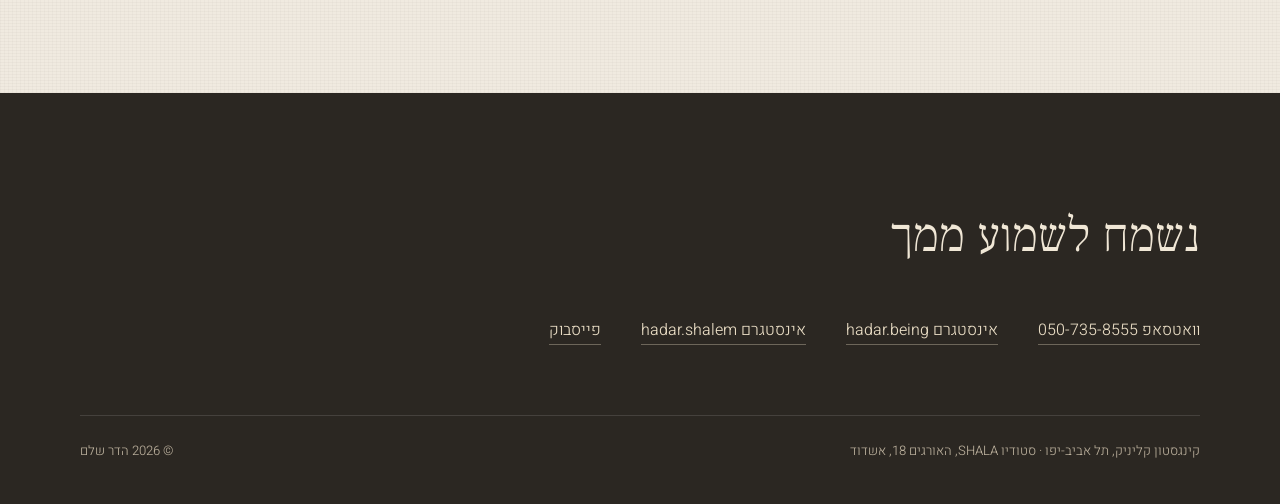
==== commit f844b3b2: "Add programs section and pages (retreat, seasonal detox, private detox); restyle classes page in new" ====
--- a/index.html
+++ b/index.html
@@ -9,7 +9,7 @@
 <link rel="preconnect" href="https://fonts.googleapis.com">
 <link rel="preconnect" href="https://fonts.gstatic.com" crossorigin>
 <link href="https://fonts.googleapis.com/css2?family=Frank+Ruhl+Libre:wght@300;400;500&family=Heebo:wght@300;400;500&display=swap" rel="stylesheet">
-<link rel="stylesheet" href="site.css?v=1">
+<link rel="stylesheet" href="site.css?v=5">
 </head>
 <body>
 
@@ -18,6 +18,7 @@
     <div class="brand">הדר שלם</div>
     <nav class="nav">
       <a href="#layers">חמש שכבות</a>
+      <a href="#programs">תוכניות</a>
       <a href="classes.html">שיעורים</a>
       <a href="#products">מוצרים</a>
       <a href="#about">אודות</a>
@@ -72,6 +73,42 @@
       <div class="where">במעגל</div>
       <h3>עם מי</h3>
       <p>מעגל האוהל האדום, מרחב נשי לחיבור, שיתוף ומנוחה.</p>
+    </div>
+  </div>
+</section>
+
+<section class="programs" id="programs">
+  <div class="wrap">
+    <div class="head reveal">
+      <p class="label">תוכניות</p>
+      <h2>שלוש דרכים לחזור לטבע</h2>
+      <p>מריטריט במדבר ועד ליווי אישי, בחרי את המסגרת שמתאימה לך.</p>
+    </div>
+    <div class="grid">
+      <article class="card reveal">
+        <div class="art f-linen" aria-hidden="true"></div>
+        <div class="body">
+          <h3>ריטריט מדבר עמוק</h3>
+          <p>שלושה ימים, חמישי עד שבת, של שקט, תנועה והתכנסות במרחב המדבר.</p>
+          <a class="btn" href="retreat.html">לפרטים ולהרשמה</a>
+        </div>
+      </article>
+      <article class="card reveal">
+        <div class="art f-silk" aria-hidden="true"></div>
+        <div class="body">
+          <h3>ניקוי רעלים עונתי קבוצתי</h3>
+          <p>ארבע פעמים בשנה, תהליך קבוצתי שמתאים את הגוף לקצב העונה.</p>
+          <a class="btn" href="seasonal-detox.html">לפרטים ולהצטרפות</a>
+        </div>
+      </article>
+      <article class="card reveal">
+        <div class="art f-cotton" aria-hidden="true"></div>
+        <div class="body">
+          <h3>ניקוי רעלים פרטני</h3>
+          <p>ליווי אישי אחד על אחד, עם תפריט ופרוטוקול בהתאמה מלאה אלייך.</p>
+          <a class="btn" href="private-detox.html">לתיאום שיחת התאמה</a>
+        </div>
+      </article>
     </div>
   </div>
 </section>
--- a/site.css
+++ b/site.css
@@ -172,3 +172,88 @@
 .blog-empty h2 { font-size: 1.7rem; font-weight: 300; margin-bottom: 10px; }
 .blog-empty p:last-child { margin: 0; }
 .blog-list { padding: 0 0 130px; }
+
+/* classes / healing space */
+.space-section { padding: 90px 0; }
+.space-section.alt { background: var(--bg-deep); }
+.space-section .head { margin-bottom: 44px; }
+.space-section h2 { font-size: clamp(1.8rem, 3.6vw, 2.8rem); font-weight: 300; }
+.row-item { display: grid; grid-template-columns: 220px 1fr; gap: 40px; align-items: baseline; padding: 28px 0; border-top: 1px solid var(--line); }
+.row-item:last-child { border-bottom: 1px solid var(--line); }
+.row-item .where { font-family: var(--serif); font-size: 1.4rem; color: var(--ink); }
+.row-item p { margin: 0; }
+.duo { display: grid; grid-template-columns: 1fr 1fr; gap: 28px; align-items: start; }
+.soft-card { background: var(--bg); padding: 34px 30px 36px; }
+.soft-card h3 { font-size: 1.5rem; margin-bottom: 12px; }
+.soft-card p { font-size: .95rem; }
+.card-video { display: block; width: 100%; max-width: 320px; max-height: 520px; margin: 18px auto 0; background: var(--night); }
+.schedule-wrap { overflow-x: auto; }
+.schedule { width: 100%; border-collapse: collapse; font-size: .95rem; }
+.schedule th { text-align: right; font-weight: 500; color: var(--clay); font-size: .85rem; padding: 0 12px 14px; border-bottom: 1px solid var(--ink); }
+.schedule td { padding: 16px 12px; border-bottom: 1px solid var(--line); }
+.schedule td:nth-child(3) { font-family: var(--serif); font-size: 1.15rem; color: var(--ink); }
+.fine { margin: 24px 0 0; font-size: .8rem; }
+.quotes { display: grid; grid-template-columns: repeat(3, 1fr); gap: 28px; }
+.quotes blockquote { margin: 0; background: var(--bg); padding: 30px 28px; }
+.quotes blockquote p { font-family: var(--serif); font-size: 1.15rem; line-height: 1.65; color: var(--ink); }
+.quotes cite { font-style: normal; font-size: .82rem; color: var(--clay); }
+@media (max-width: 860px) {
+  .space-section { padding: 64px 0; }
+  .row-item { grid-template-columns: 1fr; gap: 6px; }
+  .duo, .quotes { grid-template-columns: 1fr; }
+  .schedule { font-size: .88rem; }
+}
+
+/* programs */
+.space-section .lead { max-width: 640px; margin-top: 14px; }
+.btn.solid { background: var(--ink); color: var(--bg); cursor: pointer; font-family: var(--sans); }
+.btn.solid:hover { background: var(--clay); border-color: var(--clay); }
+.cta-line { margin: 28px 0 0; }
+.cta-line .btn { display: inline-block; }
+.info-grid { display: grid; grid-template-columns: 1fr 1fr; gap: 70px; align-items: start; }
+.facts { margin: 28px 0 0; }
+.facts div { display: flex; gap: 20px; padding: 14px 0; border-top: 1px solid var(--line); }
+.facts div:last-child { border-bottom: 1px solid var(--line); }
+.facts dt { width: 90px; color: var(--clay); font-weight: 500; }
+.facts dd { margin: 0; color: var(--ink); }
+.lead-form { background: var(--bg); padding: 34px 30px 36px; display: flex; flex-direction: column; }
+.lead-form label { font-size: .85rem; color: var(--ink); margin-top: 14px; }
+.lead-form input, .lead-form textarea { font: inherit; color: var(--ink); background: transparent; border: 0; border-bottom: 1px solid var(--ink-soft); padding: 8px 2px; border-radius: 0; resize: vertical; }
+.lead-form input:focus, .lead-form textarea:focus { outline: 0; border-bottom-color: var(--clay); }
+.lead-form .btn { margin-top: 26px; font-size: .95rem; }
+.lead-form .fine { margin-top: 14px; }
+.seasons { display: grid; grid-template-columns: repeat(4, 1fr); gap: 0; border-top: 1px solid var(--line); border-bottom: 1px solid var(--line); }
+.seasons div { padding: 28px 18px; border-inline-start: 1px solid var(--line); }
+.seasons div:first-child { border-inline-start: 0; }
+.seasons span { display: block; font-family: var(--serif); font-size: 1.35rem; color: var(--ink); }
+.seasons small { color: var(--clay); font-size: .85rem; }
+.programs { background: var(--bg-deep); padding: 120px 0; }
+.programs .head { max-width: 640px; margin-bottom: 56px; }
+.programs h2 { font-size: clamp(2rem, 4vw, 3rem); font-weight: 300; margin-bottom: 14px; }
+.programs + .products { background: var(--bg); }
+.programs + .products .card { background: var(--bg-deep); }
+@media (max-width: 860px) {
+  .info-grid { grid-template-columns: 1fr; gap: 40px; }
+  .seasons { grid-template-columns: 1fr 1fr; }
+  .seasons div:nth-child(odd) { border-inline-start: 0; }
+  .seasons div:nth-child(n+3) { border-top: 1px solid var(--line); }
+  .programs { padding: 80px 0; }
+}
+
+/* retreat */
+.strip { padding: 10px 0 60px; }
+.strip .wrap { display: flex; flex-wrap: wrap; align-items: center; justify-content: space-between; gap: 24px; border-top: 1px solid var(--line); border-bottom: 1px solid var(--line); padding-top: 22px; padding-bottom: 22px; }
+.facts.inline { margin: 0; display: flex; flex-wrap: wrap; gap: 8px 44px; }
+.facts.inline div { border: 0; padding: 0; gap: 10px; }
+.facts.inline dt { width: auto; }
+.strip .btn.solid { margin: 0; }
+.days { display: grid; grid-template-columns: repeat(3, 1fr); gap: 28px; }
+.fit ul { margin: 0; padding-inline-start: 1.2em; }
+.fit li { margin-bottom: .5em; }
+.faq details { border-top: 1px solid var(--line); padding: 18px 0; }
+.faq details:last-child { border-bottom: 1px solid var(--line); }
+.faq summary { cursor: pointer; font-family: var(--serif); font-size: 1.2rem; color: var(--ink); }
+.faq p { margin: 12px 0 0; }
+@media (max-width: 860px) { .days { grid-template-columns: 1fr; } }
+.days.four { grid-template-columns: repeat(4, 1fr); }
+@media (max-width: 860px) { .days.four { grid-template-columns: 1fr; } }
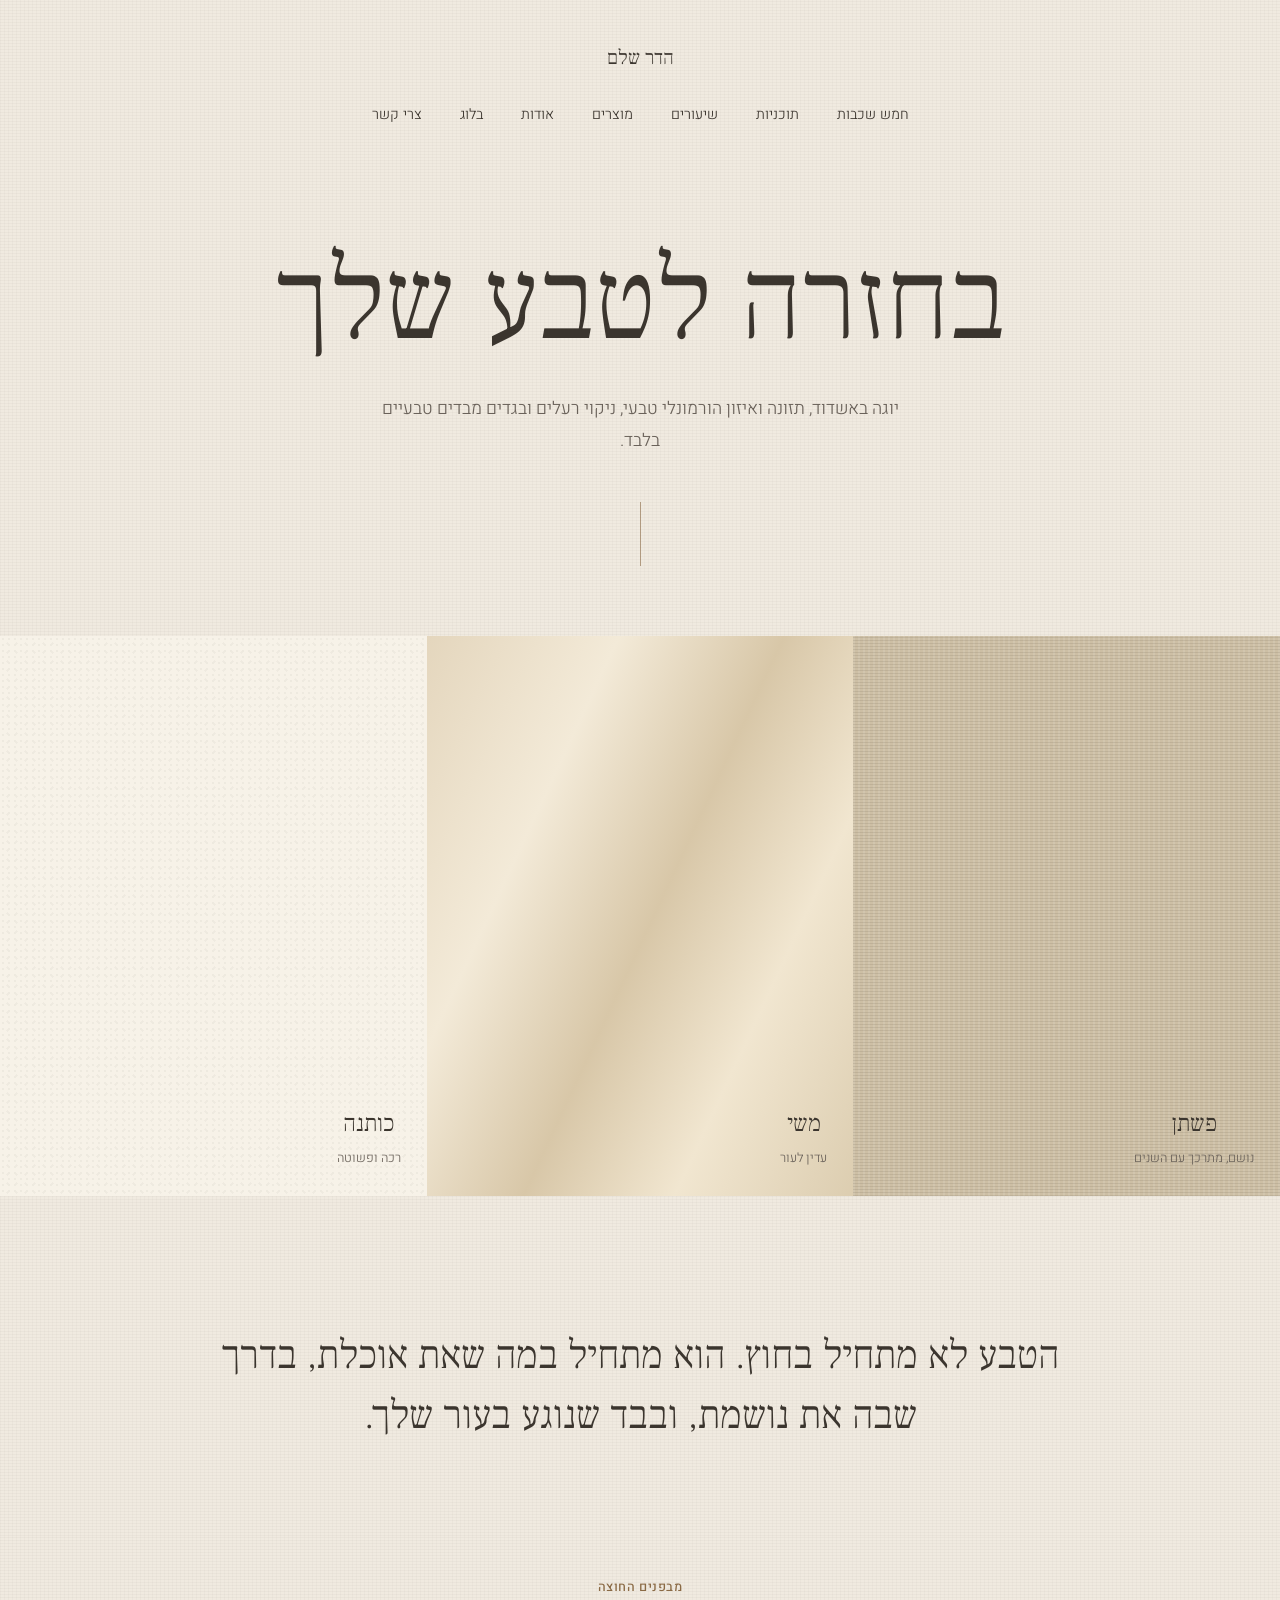
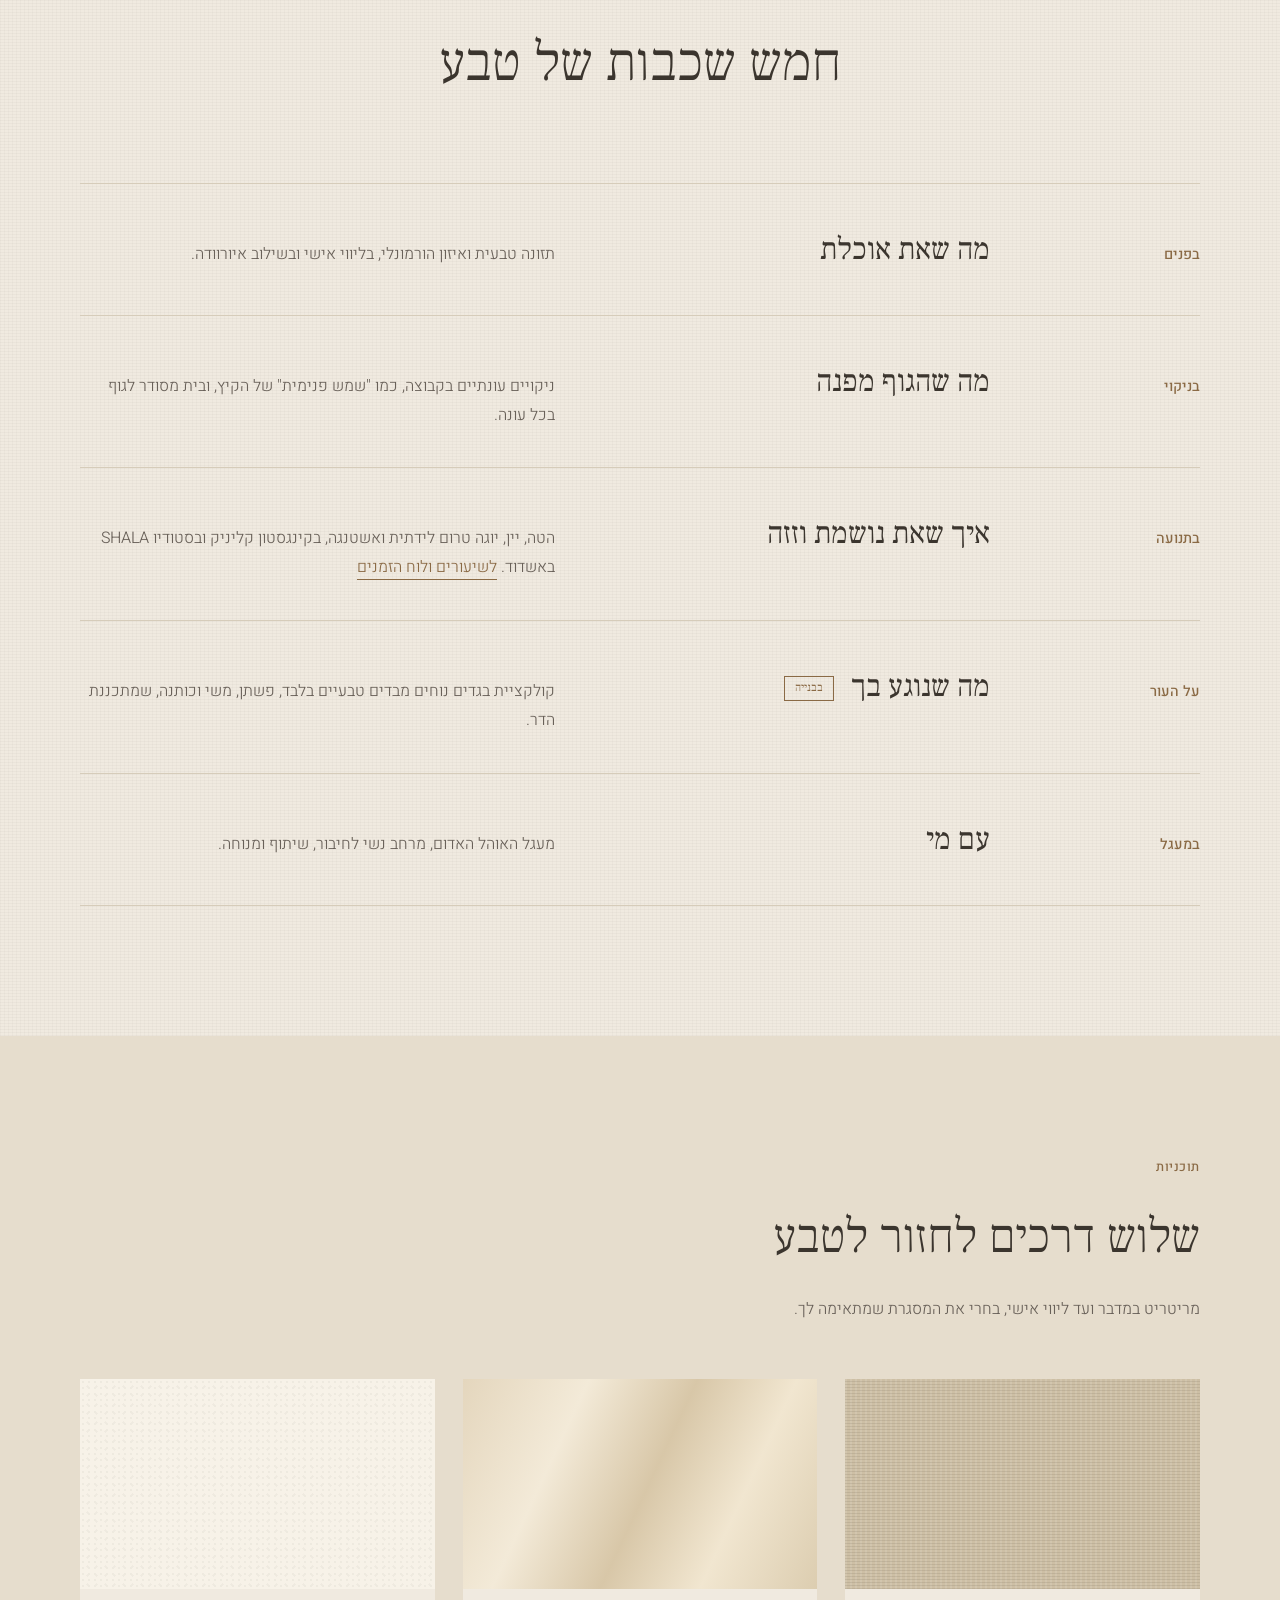
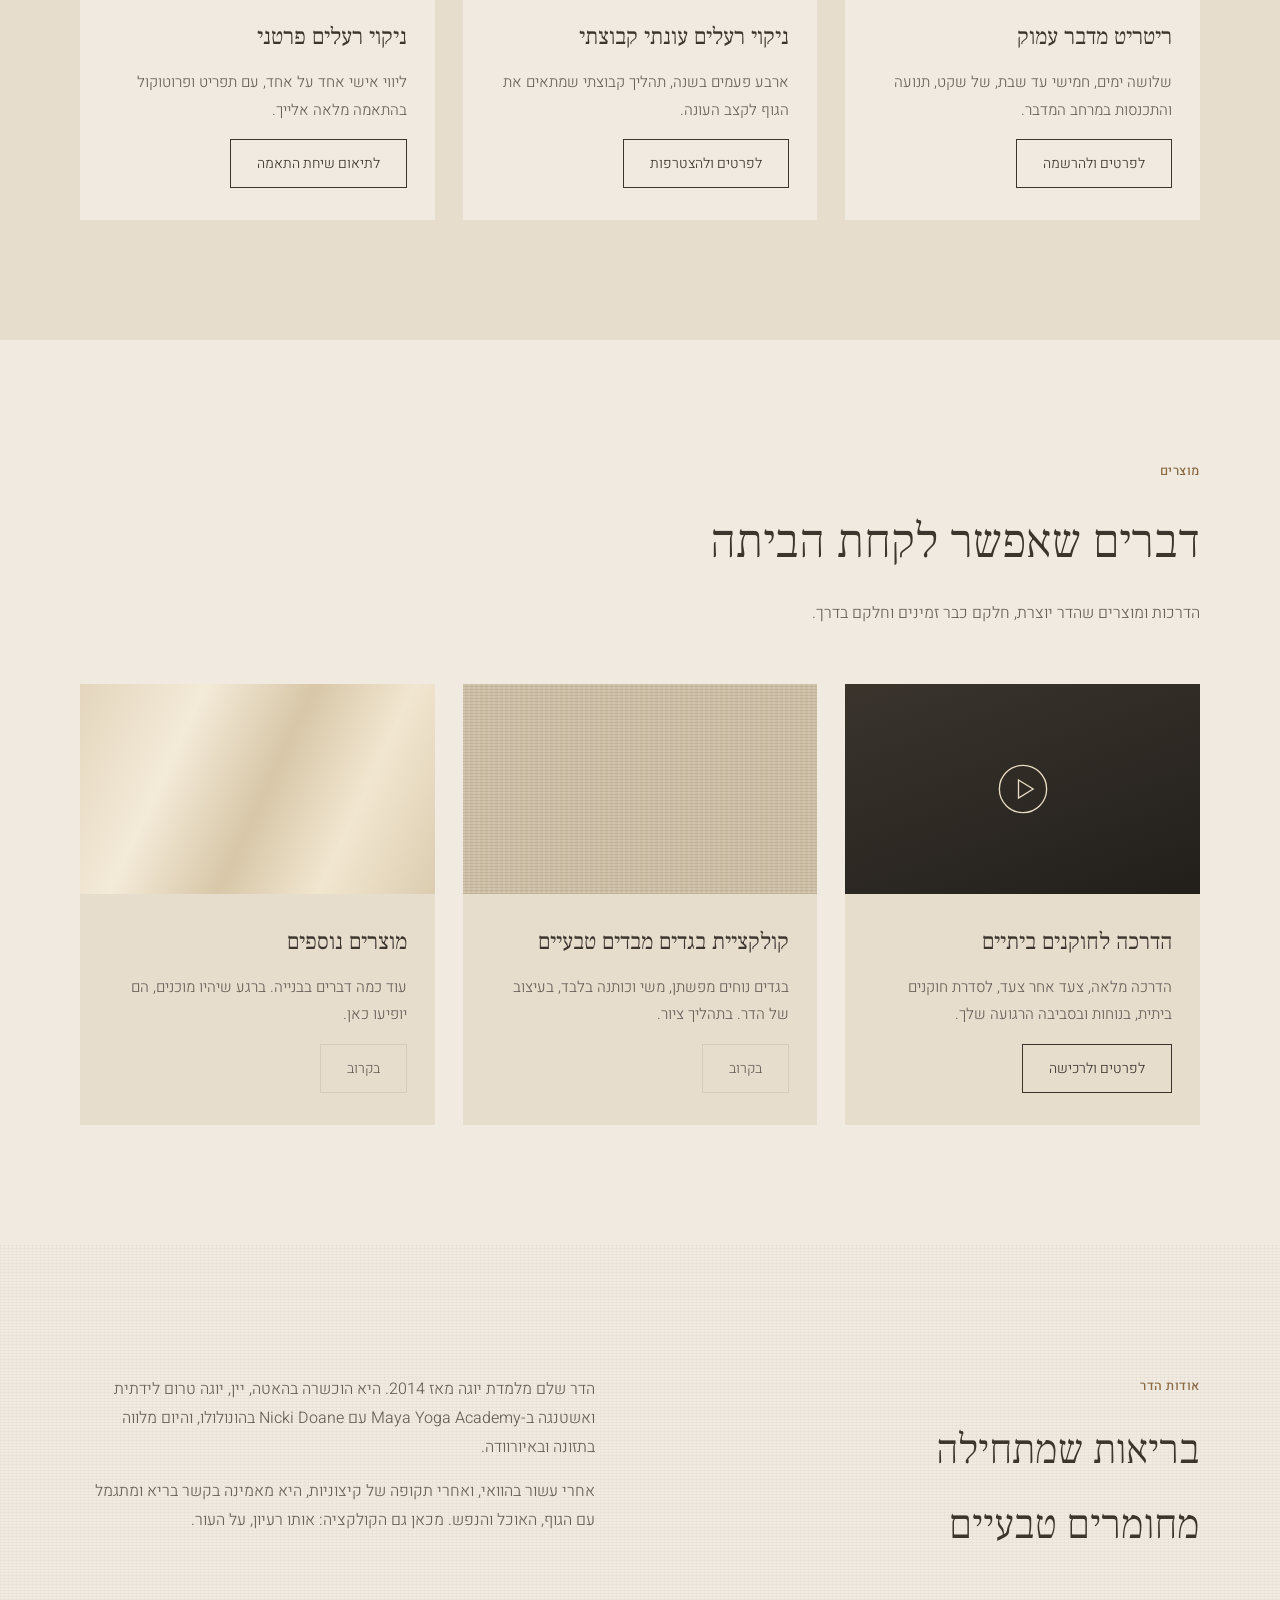
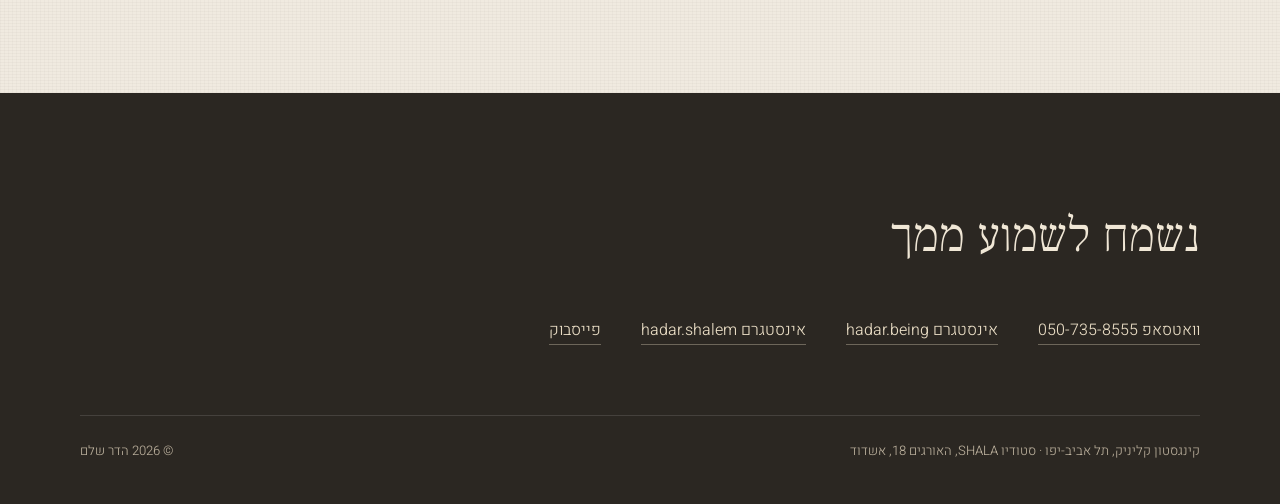
==== commit ba1f5594: "Add enema guide product page; send purchase via WhatsApp, link delivered after payment Co-Authored-B" ====
--- a/index.html
+++ b/index.html
@@ -128,7 +128,7 @@
         <div class="body">
           <h3>הדרכה לחוקנים ביתיים</h3>
           <p>הדרכה מלאה, צעד אחר צעד, לסדרת חוקנים ביתית, בנוחות ובסביבה הרגועה שלך.</p>
-          <a class="btn" href="#" aria-label="לצפייה ביוטיוב, הקישור יתווסף">לצפייה ביוטיוב</a>
+          <a class="btn" href="enema-guide.html">לפרטים ולרכישה</a>
         </div>
       </article>
       <article class="card reveal">
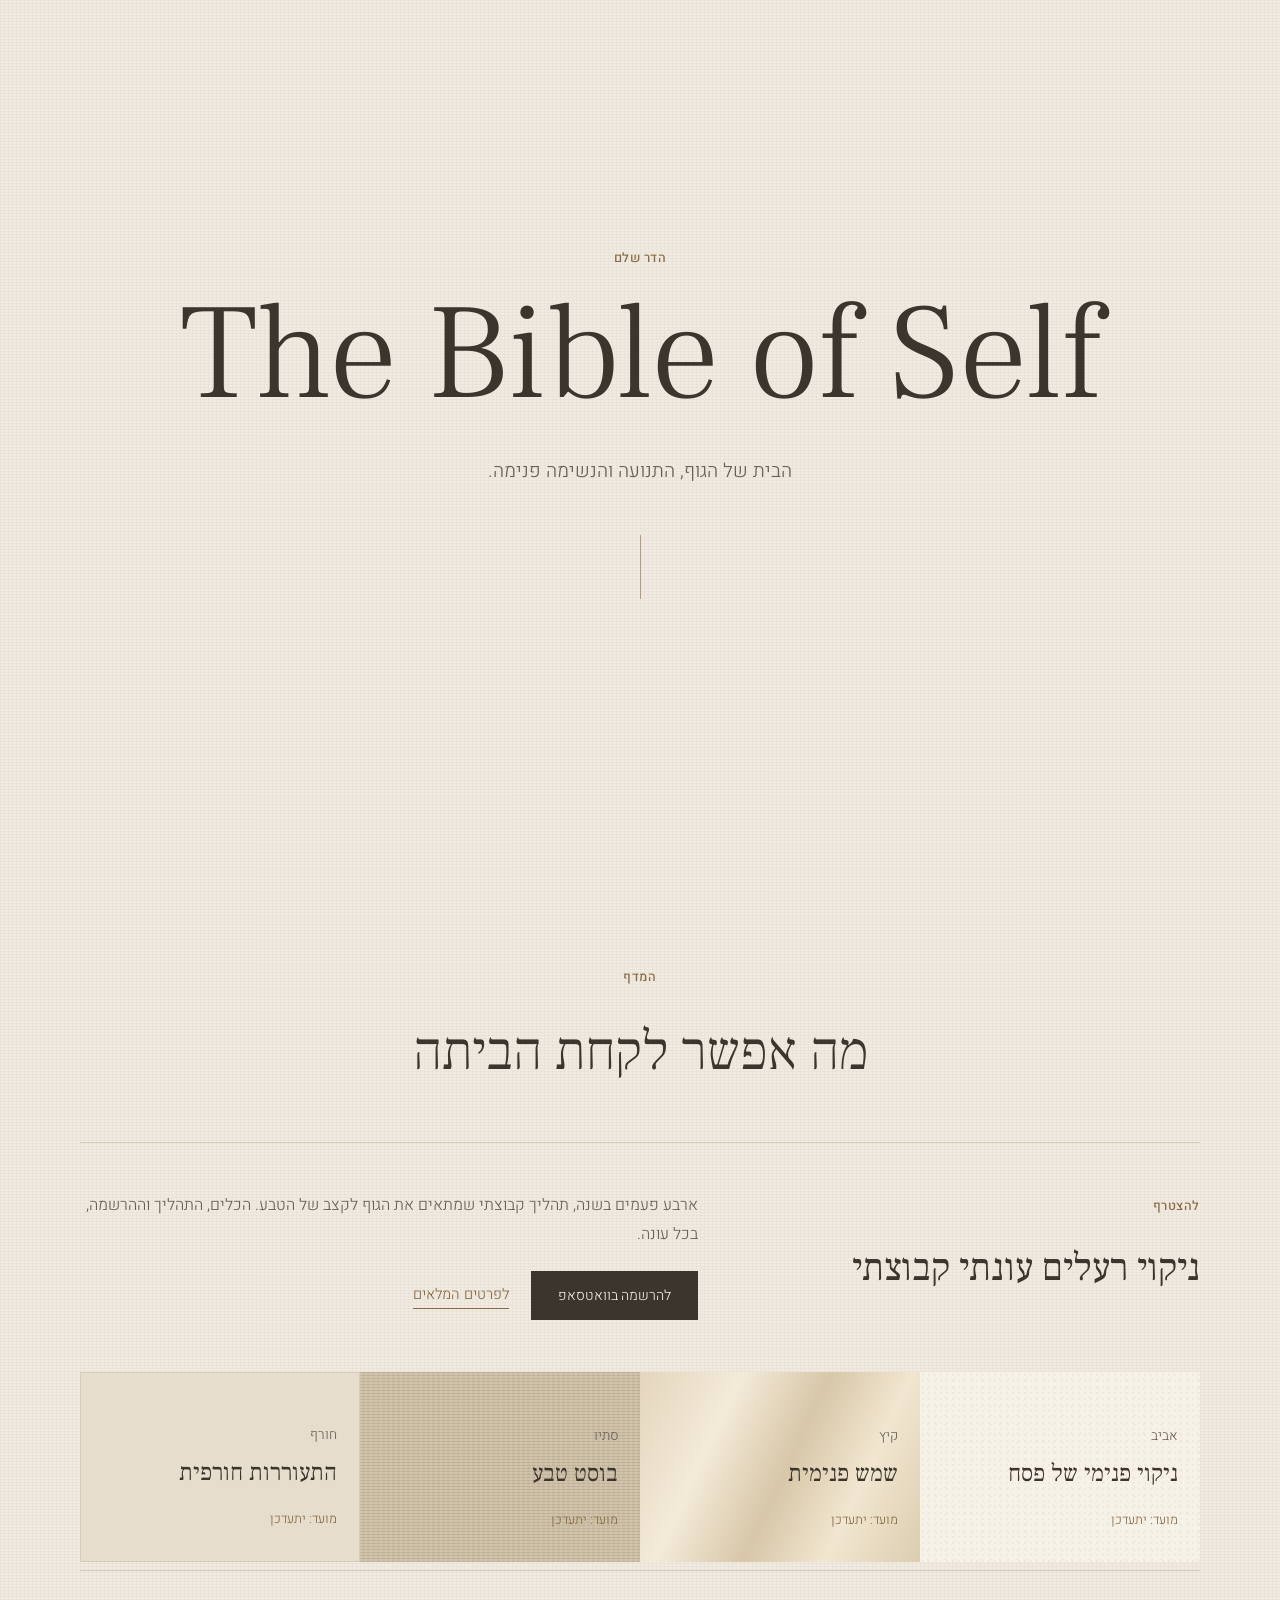
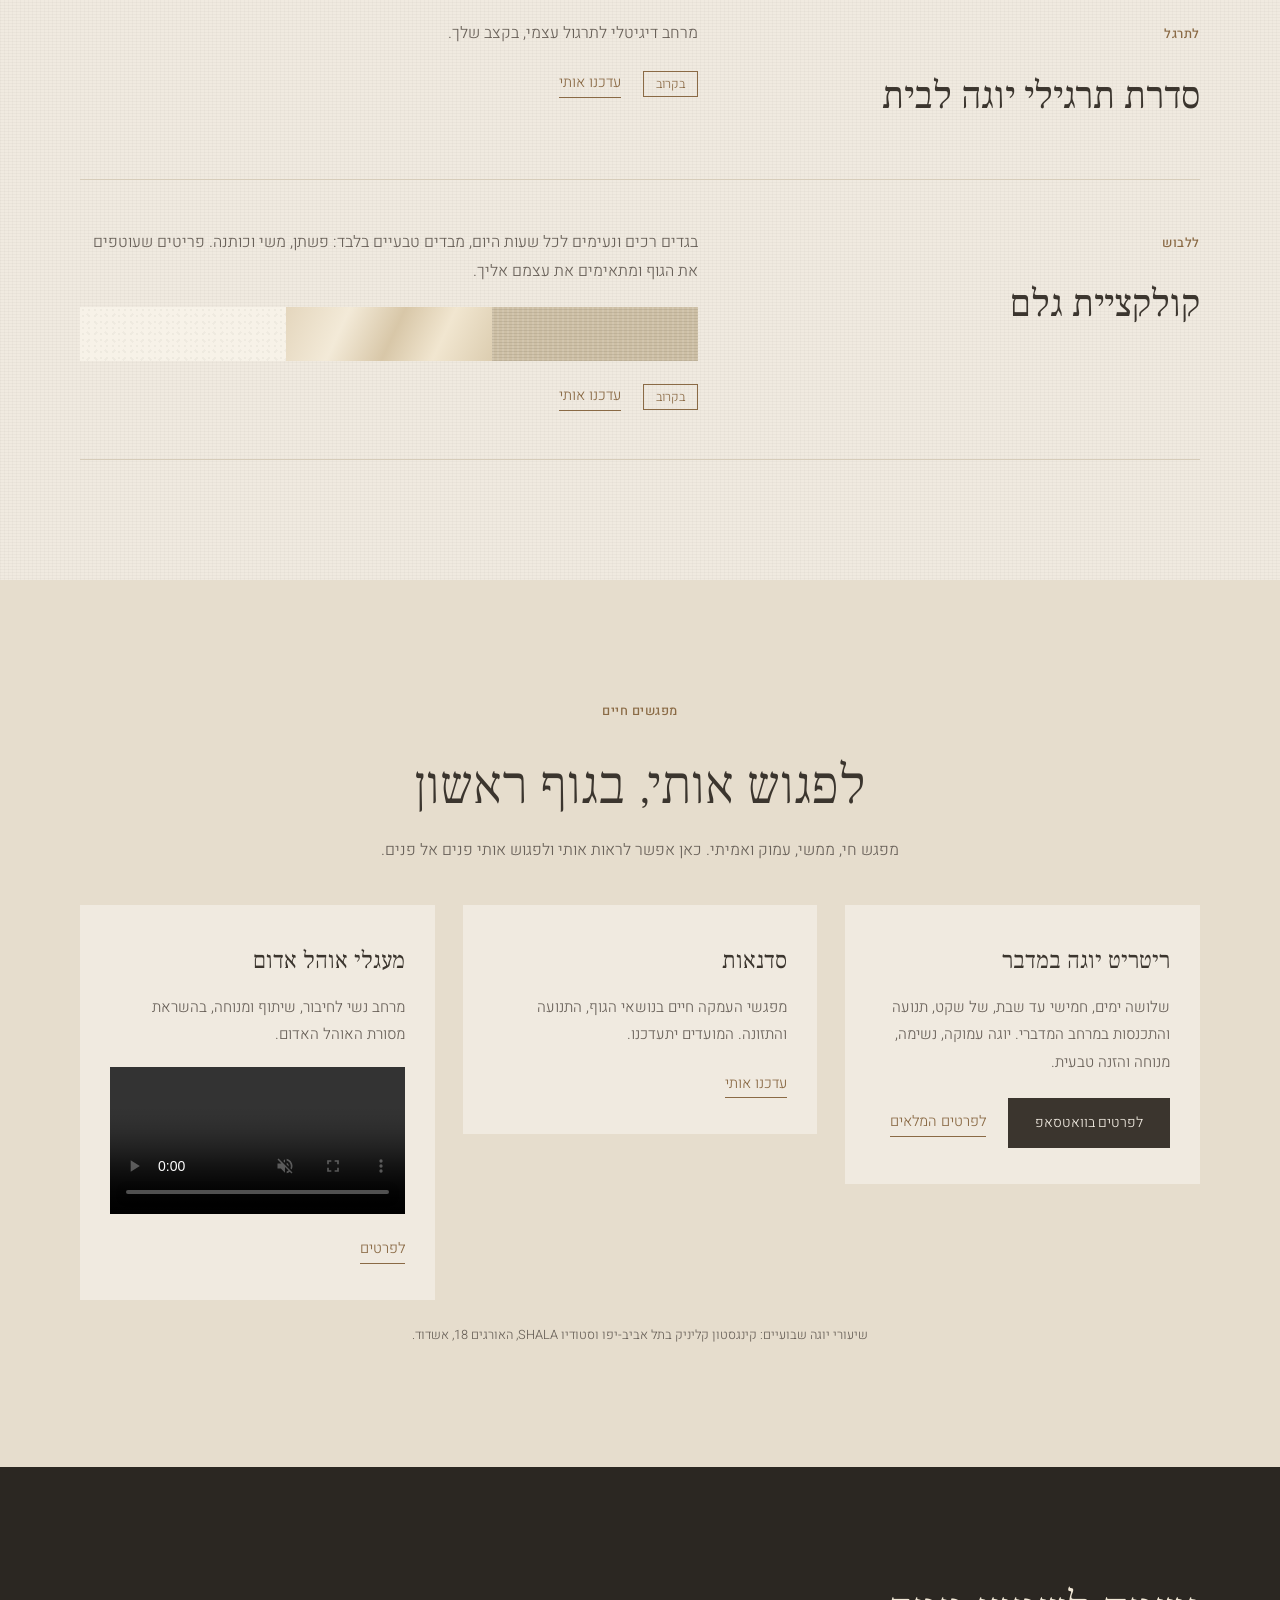
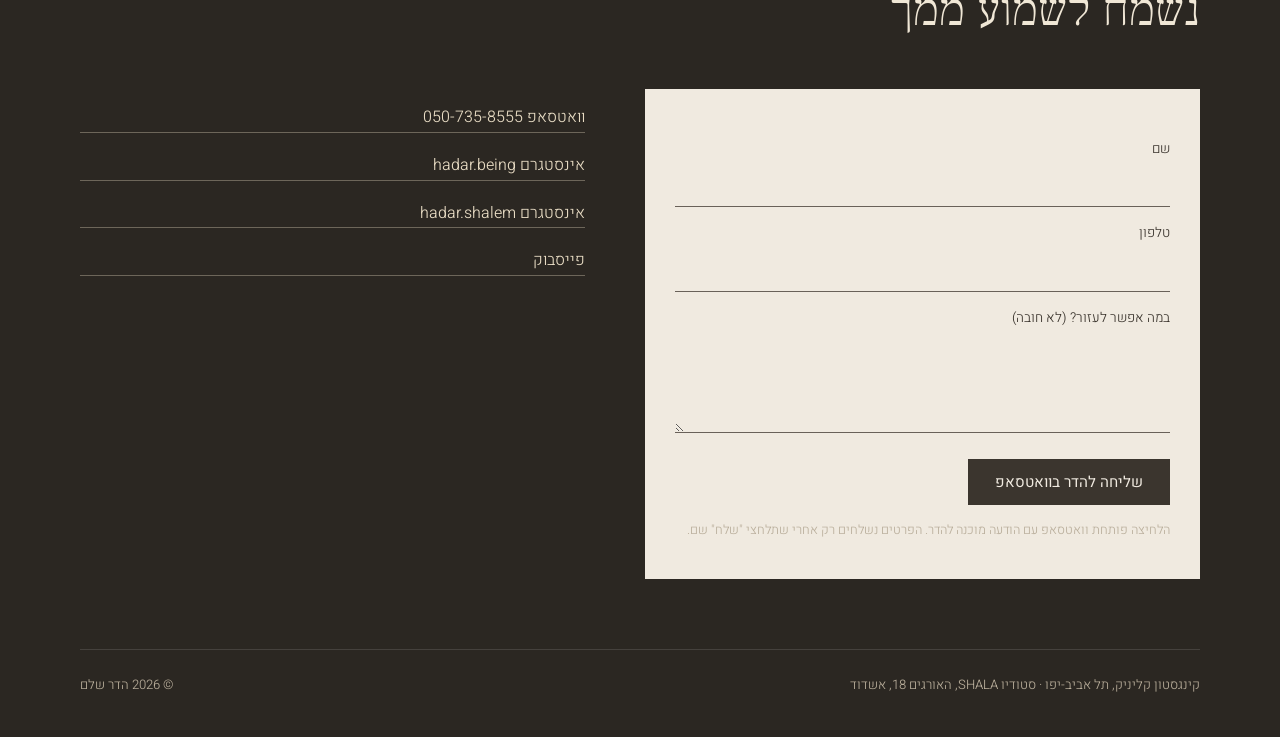
==== commit c5e1e809: "One-page home 'The Bible of Self', review mode for client notes, detail pages restyled Co-Authored-B" ====
--- a/index.html
+++ b/index.html
@@ -3,175 +3,121 @@
 <head>
 <meta charset="UTF-8">
 <meta name="viewport" content="width=device-width, initial-scale=1.0">
-<title>הדר שלם | יוגה, תזונה וניקוי רעלים — בחזרה לטבע שלך</title>
-<meta name="description" content="הדר שלם — יוגה באשדוד, תזונה ואיזון הורמונלי טבעי, ניקוי רעלים ובגדים מבדים טבעיים. בחזרה לטבע שלך.">
+<title>The Bible of Self | הדר שלם</title>
+<meta name="description" content="The Bible of Self, הבית של הגוף, התנועה והנשימה פנימה. ניקוי רעלים עונתי, יוגה לבית, בגדים רכים ומפגשים חיים עם הדר שלם.">
 <link rel="icon" href="data:image/svg+xml,<svg xmlns=%22http://www.w3.org/2000/svg%22 viewBox=%220 0 100 100%22><circle cx=%2250%22 cy=%2250%22 r=%2230%22 fill=%22%238a6a45%22/></svg>">
 <link rel="preconnect" href="https://fonts.googleapis.com">
 <link rel="preconnect" href="https://fonts.gstatic.com" crossorigin>
 <link href="https://fonts.googleapis.com/css2?family=Frank+Ruhl+Libre:wght@300;400;500&family=Heebo:wght@300;400;500&display=swap" rel="stylesheet">
-<link rel="stylesheet" href="site.css?v=5">
+<link rel="stylesheet" href="site.css?v=6">
 </head>
-<body>
+<body class="linen">
 
-<header class="hero linen">
-  <div class="wrap">
-    <div class="brand">הדר שלם</div>
-    <nav class="nav">
-      <a href="#layers">חמש שכבות</a>
-      <a href="#programs">תוכניות</a>
-      <a href="classes.html">שיעורים</a>
-      <a href="#products">מוצרים</a>
-      <a href="#about">אודות</a>
-      <a href="blog.html">בלוג</a>
-      <a href="#contact">צרי קשר</a>
-    </nav>
-    <h1>בחזרה לטבע שלך</h1>
-    <p class="sub">יוגה באשדוד, תזונה ואיזון הורמונלי טבעי, ניקוי רעלים ובגדים מבדים טבעיים בלבד.</p>
-    <div class="cue" aria-hidden="true"></div>
-  </div>
-  <div class="fabrics" aria-label="בדים טבעיים">
-    <div class="fabric f-linen"><div><span>פשתן</span><small>נושם, מתרכך עם השנים</small></div></div>
-    <div class="fabric f-silk"><div><span>משי</span><small>עדין לעור</small></div></div>
-    <div class="fabric f-cotton"><div><span>כותנה</span><small>רכה ופשוטה</small></div></div>
-  </div>
+<header class="b-hero">
+  <p class="label">הדר שלם</p>
+  <h1 class="b-title">The Bible of Self</h1>
+  <p class="b-sub">הבית של הגוף, התנועה והנשימה פנימה.</p>
+  <div class="cue" aria-hidden="true"></div>
 </header>
 
-<section class="intro linen">
-  <div class="wrap reveal">
-    <p class="big">הטבע לא מתחיל בחוץ. הוא מתחיל במה שאת אוכלת, בדרך שבה את נושמת, ובבד שנוגע בעור שלך.</p>
-  </div>
-</section>
-
-<section class="layers linen" id="layers">
+<section class="b-section" id="shelf">
   <div class="wrap">
-    <div class="head reveal">
-      <p class="label">מבפנים החוצה</p>
-      <h2>חמש שכבות של טבע</h2>
+    <div class="head reveal b-head">
+      <p class="label">המדף</p>
+      <h2>מה אפשר לקחת הביתה</h2>
     </div>
 
-    <div class="layer reveal">
-      <div class="where">בפנים</div>
-      <h3>מה שאת אוכלת</h3>
-      <p>תזונה טבעית ואיזון הורמונלי, בליווי אישי ובשילוב איורוודה.</p>
+    <div class="b-item reveal">
+      <div>
+        <p class="label">להצטרף</p>
+        <h3>ניקוי רעלים עונתי קבוצתי</h3>
+      </div>
+      <div>
+        <p>ארבע פעמים בשנה, תהליך קבוצתי שמתאים את הגוף לקצב של הטבע. הכלים, התהליך וההרשמה, בכל עונה.</p>
+        <p class="b-links"><a class="btn solid" href="https://wa.me/972507358555?text=%D7%A9%D7%9C%D7%95%D7%9D%20%D7%94%D7%93%D7%A8%2C%20%D7%90%D7%A9%D7%9E%D7%97%20%D7%9C%D7%A4%D7%A8%D7%98%D7%99%D7%9D%20%D7%95%D7%9C%D7%94%D7%A8%D7%A9%D7%9E%D7%94%20%D7%9C%D7%A0%D7%99%D7%A7%D7%95%D7%99%20%D7%94%D7%A2%D7%95%D7%A0%D7%AA%D7%99%20%D7%94%D7%A7%D7%91%D7%95%D7%A6%D7%AA%D7%99." target="_blank" rel="noopener">להרשמה בוואטסאפ</a> <a class="b-more" href="seasonal-detox.html">לפרטים המלאים</a></p>
+      </div>
     </div>
-    <div class="layer reveal">
-      <div class="where">בניקוי</div>
-      <h3>מה שהגוף מפנה</h3>
-      <p>ניקויים עונתיים בקבוצה, כמו "שמש פנימית" של הקיץ, ובית מסודר לגוף בכל עונה.</p>
+    <div class="seasons-grid reveal">
+      <article class="season f-cotton"><small>אביב</small><h4>ניקוי פנימי של פסח</h4><span>מועד: יתעדכן</span></article>
+      <article class="season f-silk"><small>קיץ</small><h4>שמש פנימית</h4><span>מועד: יתעדכן</span></article>
+      <article class="season f-linen"><small>סתיו</small><h4>בוסט טבע</h4><span>מועד: יתעדכן</span></article>
+      <article class="season bg-deep"><small>חורף</small><h4>התעוררות חורפית</h4><span>מועד: יתעדכן</span></article>
     </div>
-    <div class="layer reveal">
-      <div class="where">בתנועה</div>
-      <h3>איך שאת נושמת וזזה</h3>
-      <p>הטה, יין, יוגה טרום לידתית ואשטנגה, בקינגסטון קליניק ובסטודיו SHALA באשדוד. <a href="classes.html#healing-space" style="color:var(--clay);border-bottom:1px solid var(--clay)">לשיעורים ולוח הזמנים</a></p>
+
+    <div class="b-item reveal">
+      <div>
+        <p class="label">לתרגל</p>
+        <h3>סדרת תרגילי יוגה לבית</h3>
+      </div>
+      <div>
+        <p>מרחב דיגיטלי לתרגול עצמי, בקצב שלך.</p>
+        <p class="b-links"><span class="soon">בקרוב</span> <a class="b-more" href="https://wa.me/972507358555?text=%D7%A9%D7%9C%D7%95%D7%9D%20%D7%94%D7%93%D7%A8%2C%20%D7%90%D7%A9%D7%9E%D7%97%20%D7%9C%D7%A9%D7%9E%D7%95%D7%A2%20%D7%9B%D7%A9%D7%A1%D7%93%D7%A8%D7%AA%20%D7%AA%D7%A8%D7%92%D7%99%D7%9C%D7%99%20%D7%94%D7%99%D7%95%D7%92%D7%94%20%D7%9C%D7%91%D7%99%D7%AA%20%D7%AA%D7%94%D7%99%D7%94%20%D7%9E%D7%95%D7%9B%D7%A0%D7%94." target="_blank" rel="noopener">עדכנו אותי</a></p>
+      </div>
     </div>
-    <div class="layer reveal">
-      <div class="where">על העור</div>
-      <h3>מה שנוגע בך <span class="soon">בבנייה</span></h3>
-      <p>קולקציית בגדים נוחים מבדים טבעיים בלבד, פשתן, משי וכותנה, שמתכננת הדר.</p>
-    </div>
-    <div class="layer reveal">
-      <div class="where">במעגל</div>
-      <h3>עם מי</h3>
-      <p>מעגל האוהל האדום, מרחב נשי לחיבור, שיתוף ומנוחה.</p>
+
+    <div class="b-item reveal">
+      <div>
+        <p class="label">ללבוש</p>
+        <h3>קולקציית גלם</h3>
+      </div>
+      <div>
+        <p>בגדים רכים ונעימים לכל שעות היום, מבדים טבעיים בלבד: פשתן, משי וכותנה. פריטים שעוטפים את הגוף ומתאימים את עצמם אליך.</p>
+        <div class="fabric-strip" aria-hidden="true"><span class="f-linen"></span><span class="f-silk"></span><span class="f-cotton"></span></div>
+        <p class="b-links"><span class="soon">בקרוב</span> <a class="b-more" href="https://wa.me/972507358555?text=%D7%A9%D7%9C%D7%95%D7%9D%20%D7%94%D7%93%D7%A8%2C%20%D7%90%D7%A9%D7%9E%D7%97%20%D7%9C%D7%A9%D7%9E%D7%95%D7%A2%20%D7%9B%D7%A9%D7%A7%D7%95%D7%9C%D7%A7%D7%A6%D7%99%D7%99%D7%AA%20%D7%92%D7%9C%D7%9D%20%D7%AA%D7%94%D7%99%D7%94%20%D7%9E%D7%95%D7%9B%D7%A0%D7%94." target="_blank" rel="noopener">עדכנו אותי</a></p>
+      </div>
     </div>
   </div>
 </section>
 
-<section class="programs" id="programs">
+<section class="b-section alt" id="live">
   <div class="wrap">
-    <div class="head reveal">
-      <p class="label">תוכניות</p>
-      <h2>שלוש דרכים לחזור לטבע</h2>
-      <p>מריטריט במדבר ועד ליווי אישי, בחרי את המסגרת שמתאימה לך.</p>
+    <div class="head reveal b-head">
+      <p class="label">מפגשים חיים</p>
+      <h2>לפגוש אותי, בגוף ראשון</h2>
+      <p class="lead b-center">מפגש חי, ממשי, עמוק ואמיתי. כאן אפשר לראות אותי ולפגוש אותי פנים אל פנים.</p>
     </div>
-    <div class="grid">
-      <article class="card reveal">
-        <div class="art f-linen" aria-hidden="true"></div>
-        <div class="body">
-          <h3>ריטריט מדבר עמוק</h3>
-          <p>שלושה ימים, חמישי עד שבת, של שקט, תנועה והתכנסות במרחב המדבר.</p>
-          <a class="btn" href="retreat.html">לפרטים ולהרשמה</a>
-        </div>
+    <div class="live-grid">
+      <article class="soft-card reveal">
+        <h3>ריטריט יוגה במדבר</h3>
+        <p>שלושה ימים, חמישי עד שבת, של שקט, תנועה והתכנסות במרחב המדברי. יוגה עמוקה, נשימה, מנוחה והזנה טבעית.</p>
+        <p class="b-links"><a class="btn solid" href="https://wa.me/972507358555?text=%D7%A9%D7%9C%D7%95%D7%9D%20%D7%94%D7%93%D7%A8%2C%20%D7%90%D7%A9%D7%9E%D7%97%20%D7%9C%D7%A4%D7%A8%D7%98%D7%99%D7%9D%20%D7%A2%D7%9C%20%D7%94%D7%A8%D7%99%D7%98%D7%A8%D7%99%D7%98%20%D7%94%D7%A7%D7%A8%D7%95%D7%91." target="_blank" rel="noopener">לפרטים בוואטסאפ</a> <a class="b-more" href="retreat.html">לפרטים המלאים</a></p>
       </article>
-      <article class="card reveal">
-        <div class="art f-silk" aria-hidden="true"></div>
-        <div class="body">
-          <h3>ניקוי רעלים עונתי קבוצתי</h3>
-          <p>ארבע פעמים בשנה, תהליך קבוצתי שמתאים את הגוף לקצב העונה.</p>
-          <a class="btn" href="seasonal-detox.html">לפרטים ולהצטרפות</a>
-        </div>
+      <article class="soft-card reveal">
+        <h3>סדנאות</h3>
+        <p>מפגשי העמקה חיים בנושאי הגוף, התנועה והתזונה. המועדים יתעדכנו.</p>
+        <p class="b-links"><a class="b-more" href="https://wa.me/972507358555?text=%D7%A9%D7%9C%D7%95%D7%9D%20%D7%94%D7%93%D7%A8%2C%20%D7%90%D7%A9%D7%9E%D7%97%20%D7%9C%D7%A9%D7%9E%D7%95%D7%A2%20%D7%A2%D7%9C%20%D7%A1%D7%93%D7%A0%D7%90%D7%95%D7%AA%20%D7%A7%D7%A8%D7%95%D7%91%D7%95%D7%AA." target="_blank" rel="noopener">עדכנו אותי</a></p>
       </article>
-      <article class="card reveal">
-        <div class="art f-cotton" aria-hidden="true"></div>
-        <div class="body">
-          <h3>ניקוי רעלים פרטני</h3>
-          <p>ליווי אישי אחד על אחד, עם תפריט ופרוטוקול בהתאמה מלאה אלייך.</p>
-          <a class="btn" href="private-detox.html">לתיאום שיחת התאמה</a>
-        </div>
+      <article class="soft-card reveal">
+        <h3>מעגלי אוהל אדום</h3>
+        <p>מרחב נשי לחיבור, שיתוף ומנוחה, בהשראת מסורת האוהל האדום.</p>
+        <video class="card-video" src="media/red-tent-circle.mp4" controls muted playsinline preload="metadata"></video>
+        <p class="b-links"><a class="b-more" href="https://wa.me/972507358555?text=%D7%A9%D7%9C%D7%95%D7%9D%20%D7%94%D7%93%D7%A8%2C%20%D7%90%D7%A9%D7%9E%D7%97%20%D7%9C%D7%A4%D7%A8%D7%98%D7%99%D7%9D%20%D7%A2%D7%9C%20%D7%9E%D7%A2%D7%92%D7%9C%20%D7%94%D7%90%D7%95%D7%94%D7%9C%20%D7%94%D7%90%D7%93%D7%95%D7%9D%20%D7%94%D7%A7%D7%A8%D7%95%D7%91." target="_blank" rel="noopener">לפרטים</a></p>
       </article>
     </div>
-  </div>
-</section>
-
-<section class="products" id="products">
-  <div class="wrap">
-    <div class="head reveal">
-      <p class="label">מוצרים</p>
-      <h2>דברים שאפשר לקחת הביתה</h2>
-      <p>הדרכות ומוצרים שהדר יוצרת, חלקם כבר זמינים וחלקם בדרך.</p>
-    </div>
-    <div class="grid">
-      <article class="card reveal">
-        <div class="art art-video" aria-hidden="true">
-          <svg viewBox="0 0 48 48"><circle cx="24" cy="24" r="21"/><path d="M20 16l13 8-13 8z"/></svg>
-        </div>
-        <div class="body">
-          <h3>הדרכה לחוקנים ביתיים</h3>
-          <p>הדרכה מלאה, צעד אחר צעד, לסדרת חוקנים ביתית, בנוחות ובסביבה הרגועה שלך.</p>
-          <a class="btn" href="enema-guide.html">לפרטים ולרכישה</a>
-        </div>
-      </article>
-      <article class="card reveal">
-        <div class="art f-linen" aria-hidden="true"></div>
-        <div class="body">
-          <h3>קולקציית בגדים מבדים טבעיים</h3>
-          <p>בגדים נוחים מפשתן, משי וכותנה בלבד, בעיצוב של הדר. בתהליך ציור.</p>
-          <span class="btn" aria-disabled="true">בקרוב</span>
-        </div>
-      </article>
-      <article class="card reveal">
-        <div class="art f-silk" aria-hidden="true"></div>
-        <div class="body">
-          <h3>מוצרים נוספים</h3>
-          <p>עוד כמה דברים בבנייה. ברגע שיהיו מוכנים, הם יופיעו כאן.</p>
-          <span class="btn" aria-disabled="true">בקרוב</span>
-        </div>
-      </article>
-    </div>
-  </div>
-</section>
-
-<section class="about linen" id="about">
-  <div class="wrap cols">
-    <div class="reveal">
-      <p class="label">אודות הדר</p>
-      <h2>בריאות שמתחילה מחומרים טבעיים</h2>
-    </div>
-    <div class="reveal">
-      <p>הדר שלם מלמדת יוגה מאז 2014. היא הוכשרה בהאטה, יין, יוגה טרום לידתית ואשטנגה ב-Maya Yoga Academy עם Nicki Doane בהונולולו, והיום מלווה בתזונה ובאיורוודה.</p>
-      <p>אחרי עשור בהוואי, ואחרי תקופה של קיצוניות, היא מאמינה בקשר בריא ומתגמל עם הגוף, האוכל והנפש. מכאן גם הקולקציה: אותו רעיון, על העור.</p>
-    </div>
+    <p class="fine b-center">שיעורי יוגה שבועיים: קינגסטון קליניק בתל אביב-יפו וסטודיו SHALA, האורגים 18, אשדוד.</p>
   </div>
 </section>
 
 <footer class="contact" id="contact">
   <div class="wrap">
     <h2>נשמח לשמוע ממך</h2>
-    <div class="row">
-      <a href="https://wa.me/972507358555" target="_blank" rel="noopener">וואטסאפ 050-735-8555</a>
-      <a href="https://www.instagram.com/hadar.being/" target="_blank" rel="noopener">אינסטגרם hadar.being</a>
-      <a href="https://www.instagram.com/hadar.shalem/" target="_blank" rel="noopener">אינסטגרם hadar.shalem</a>
-      <a href="https://www.facebook.com/hadar.iluz.7" target="_blank" rel="noopener">פייסבוק</a>
+    <div class="b-contact">
+      <form class="lead-form" id="leadForm">
+        <label for="f-name">שם</label>
+        <input id="f-name" name="name" type="text" autocomplete="name" required>
+        <label for="f-phone">טלפון</label>
+        <input id="f-phone" name="phone" type="tel" autocomplete="tel" required>
+        <label for="f-msg">במה אפשר לעזור? (לא חובה)</label>
+        <textarea id="f-msg" name="msg" rows="3"></textarea>
+        <button type="submit" class="btn solid">שליחה להדר בוואטסאפ</button>
+        <p class="fine">הלחיצה פותחת וואטסאפ עם הודעה מוכנה להדר. הפרטים נשלחים רק אחרי שתלחצי "שלח" שם.</p>
+      </form>
+      <div class="row b-row">
+        <a href="https://wa.me/972507358555" target="_blank" rel="noopener">וואטסאפ 050-735-8555</a>
+        <a href="https://www.instagram.com/hadar.being/" target="_blank" rel="noopener">אינסטגרם hadar.being</a>
+        <a href="https://www.instagram.com/hadar.shalem/" target="_blank" rel="noopener">אינסטגרם hadar.shalem</a>
+        <a href="https://www.facebook.com/hadar.iluz.7" target="_blank" rel="noopener">פייסבוק</a>
+      </div>
     </div>
     <div class="foot">
       <span>קינגסטון קליניק, תל אביב-יפו · סטודיו SHALA, האורגים 18, אשדוד</span>
@@ -191,6 +137,13 @@
 } else {
   items.forEach(function (el) { el.classList.add('in'); });
 }
+document.getElementById('leadForm').addEventListener('submit', function (e) {
+  e.preventDefault();
+  var f = e.target;
+  var text = 'שלום הדר, הגעתי מהאתר.\nשם: ' + f.name.value + '\nטלפון: ' + f.phone.value + (f.msg.value ? '\n' + f.msg.value : '');
+  window.open('https://wa.me/972507358555?text=' + encodeURIComponent(text), '_blank', 'noopener');
+});
 </script>
+<script src="review.js"></script>
 </body>
 </html>
--- a/site.css
+++ b/site.css
@@ -257,3 +257,39 @@
 @media (max-width: 860px) { .days { grid-template-columns: 1fr; } }
 .days.four { grid-template-columns: repeat(4, 1fr); }
 @media (max-width: 860px) { .days.four { grid-template-columns: 1fr; } }
+
+/* one-pager */
+.b-hero { min-height: 94vh; display: flex; flex-direction: column; align-items: center; justify-content: center; text-align: center; padding: 60px 24px; }
+.b-title { direction: ltr; font-size: clamp(3rem, 11vw, 8.5rem); line-height: 1.02; font-weight: 300; letter-spacing: -.01em; }
+.b-sub { max-width: 520px; margin: 30px auto 0; font-size: 1.2rem; }
+.b-section { padding: 120px 0; }
+.b-section.alt { background: var(--bg-deep); }
+.b-head { text-align: center; margin-bottom: 40px; }
+.b-head h2 { font-size: clamp(2rem, 4.4vw, 3.4rem); font-weight: 300; }
+.b-center { text-align: center; margin-inline: auto; }
+.b-item { display: grid; grid-template-columns: 1fr 1.4fr; gap: 60px; align-items: baseline; padding: 48px 0; border-top: 1px solid var(--line); }
+.b-item:last-child { border-bottom: 1px solid var(--line); }
+.b-item h3 { font-size: clamp(1.6rem, 3vw, 2.4rem); }
+.b-links { display: flex; flex-wrap: wrap; align-items: center; gap: 14px 22px; margin: 22px 0 0; }
+.b-links .btn { margin: 0; }
+.b-more { color: var(--clay); border-bottom: 1px solid var(--clay); font-size: .92rem; }
+.soon { display: inline-block; border: 1px solid var(--clay); color: var(--clay); padding: 1px 12px; font-size: .78rem; }
+.seasons-grid { display: grid; grid-template-columns: repeat(4, 1fr); gap: 0; margin: 4px 0 8px; }
+.season { padding: 34px 22px 30px; min-height: 190px; display: flex; flex-direction: column; justify-content: flex-end; }
+.season small { color: var(--ink-soft); font-size: .85rem; }
+.season h4 { font-family: var(--serif); font-weight: 400; font-size: 1.5rem; color: var(--ink); margin: 4px 0 14px; }
+.season span { font-size: .8rem; color: var(--clay); }
+.bg-deep { background: var(--bg-deep); border: 1px solid var(--line); }
+.fabric-strip { display: flex; height: 54px; margin-top: 22px; }
+.fabric-strip span { flex: 1; }
+.live-grid { display: grid; grid-template-columns: repeat(3, 1fr); gap: 28px; align-items: start; margin-top: 40px; }
+.b-contact { display: grid; grid-template-columns: 1.1fr 1fr; gap: 60px; align-items: start; margin-bottom: 70px; }
+.b-contact .lead-form { margin: 0; }
+.b-row { flex-direction: column; margin-bottom: 0 !important; gap: 18px !important; padding-top: 14px; }
+@media (max-width: 860px) {
+  .b-section { padding: 80px 0; }
+  .b-item { grid-template-columns: 1fr; gap: 14px; padding: 36px 0; }
+  .seasons-grid { grid-template-columns: 1fr 1fr; }
+  .live-grid, .b-contact { grid-template-columns: 1fr; }
+  .b-contact { gap: 40px; }
+}
